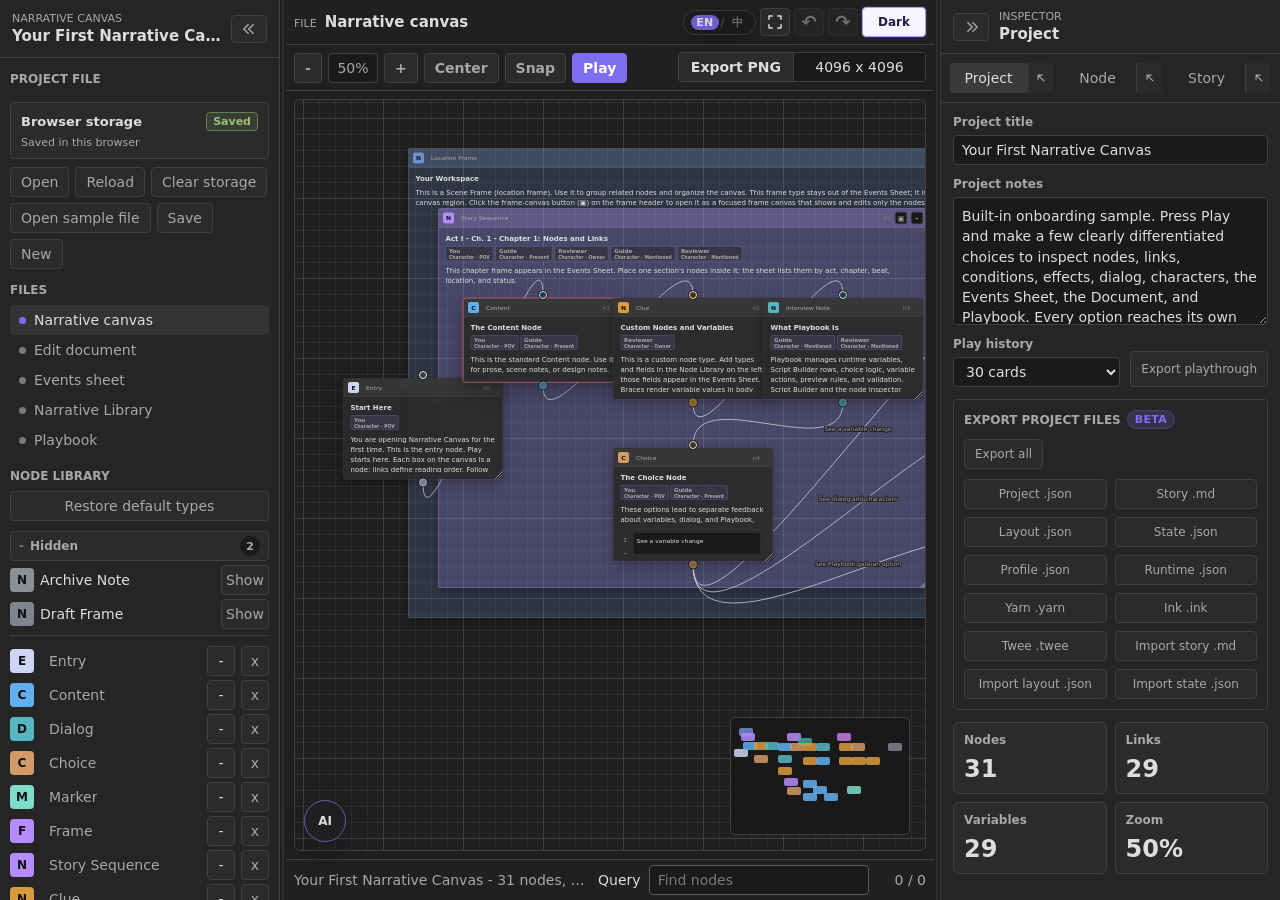
==== index.html @ 38ac3997 "Fix large editor close synchronization" ====
<!doctype html>
<html lang="en">
  <head>
    <meta charset="utf-8">
    <meta name="viewport" content="width=device-width, initial-scale=1">
    <meta name="theme-color" content="#101010">
    <meta name="apple-mobile-web-app-title" content="Narrative Canvas">
    <title>Narrative Canvas</title>
    <link rel="icon" type="image/svg+xml" href="./assets/icons/favicon.svg">
    <link rel="icon" type="image/png" sizes="32x32" href="./assets/icons/favicon-32x32.png">
    <link rel="apple-touch-icon" sizes="180x180" href="./assets/icons/apple-touch-icon.png">
    <link rel="manifest" href="./site.webmanifest">
    <link rel="stylesheet" href="./canvas.css?v=1.4.0-beta.1-40c717cd">
  </head>
  <body>
    <div class="app-shell" spellcheck="false">
      <aside class="sidebar sidebar-left" data-sidebar="left">
        <header class="pane-header">
          <div class="pane-title">
            <span class="pane-kicker">Narrative Canvas</span>
            <h1 id="vaultProjectTitle">Sample</h1>
          </div>
          <div class="header-actions">
            <button class="icon-button sidebar-toggle-button" title="Collapse left sidebar" aria-label="Collapse left sidebar" data-sidebar-toggle="left" type="button">
              <span class="sidebar-toggle-icon sidebar-toggle-icon-left" aria-hidden="true"></span>
            </button>
          </div>
        </header>

        <section class="nav-section project-file-section">
          <h2>Project File</h2>
          <div class="project-file-card" aria-live="polite">
            <div class="project-file-main">
              <span id="projectFileName">Browser storage</span>
              <span id="projectDirtyIndicator" class="project-save-indicator" data-save-state="saved" aria-live="polite">
                <span class="project-save-spinner" aria-hidden="true"></span>
                <span data-save-label>Saved</span>
              </span>
            </div>
            <small id="projectFilePath">Saved in this browser</small>
          </div>
          <div class="project-file-actions">
            <button class="small-button" data-action="open-project-file" type="button">Open</button>
            <button class="small-button" data-action="reload-project-file" type="button">Reload</button>
            <button class="small-button" data-action="clear-browser-storage" data-web-only type="button">Clear storage</button>
            <button class="small-button project-file-sample-button" data-action="open-sample-project" data-web-only type="button">Open sample file</button>
            <button class="small-button save-project-button" title="Save project state" data-action="save-project" type="button">Save</button>
            <button class="small-button new-project-button" title="New project" data-action="new-project" type="button">New</button>
          </div>
        </section>

        <section class="nav-section">
          <h2>Files</h2>
          <button class="nc-file-item active" data-file-id="adventure">
            <span class="file-dot"></span>
            <span class="nc-file-item-label">Narrative.canvas</span>
          </button>
          <button class="nc-file-item" data-file-id="document">
            <span class="file-dot muted"></span>
            <span class="nc-file-item-label">Document.md</span>
          </button>
          <button class="nc-file-item" data-file-id="events">
            <span class="file-dot muted"></span>
            <span class="nc-file-item-label">Events Sheet.csv</span>
          </button>
          <button class="nc-file-item" data-file-id="characters">
            <span class="file-dot muted"></span>
            <span class="nc-file-item-label">Library.md</span>
          </button>
          <button class="nc-file-item" data-file-id="variables">
            <span class="file-dot muted"></span>
            <span class="nc-file-item-label">Playbook.json</span>
          </button>
        </section>

        <section class="nav-section palette">
          <h2>Node Library</h2>
          <div id="nodePalette" class="palette-list"></div>
          <div class="custom-node-form node-type-form">
            <div class="custom-node-row">
              <input id="customNodeName" placeholder="Name" spellcheck="false">
              <input id="customNodeColor" type="color" value="#7fdbca" title="Node color">
              <button class="small-button" data-action="add-custom-node-type" type="button">Add</button>
            </div>
            <select id="customNodeKind" title="Node template">
              <option value="node">Basic Node</option>
              <option value="dialog">Dialog</option>
              <option value="choice">Choice</option>
              <option value="frame">Frame</option>
            </select>
            <textarea id="customNodeFields" class="custom-node-fields" rows="3" placeholder="Fields, one per line" spellcheck="false"></textarea>
          </div>
        </section>
      </aside>
      <div class="sidebar-resizer sidebar-resizer-left" data-sidebar-resizer="left" role="separator" aria-orientation="vertical" aria-label="Resize left sidebar"></div>

      <main class="canvas-workspace">
        <header class="workspace-global-bar">
          <div class="workspace-file-label">
            <span class="pane-kicker">File</span>
            <strong id="activeFileTab">Narrative.canvas</strong>
          </div>
          <div class="workspace-global-actions">
            <span class="project-history" role="group" aria-label="History">
              <button id="languageToggle" class="language-toggle-button" data-web-only data-action="toggle-language" type="button" title="Switch language" aria-label="Switch language">
                <span class="language-toggle-option" data-lang="en">EN</span>
                <span class="language-toggle-divider" aria-hidden="true">/</span>
                <span class="language-toggle-option" data-lang="zh">中</span>
              </button>
              <button id="fullscreenButton" class="icon-button history-button immersive-toggle-button" data-action="toggle-immersive-fullscreen" type="button" title="Enter immersive fullscreen" aria-label="Enter immersive fullscreen" aria-pressed="false"><svg class="history-icon immersive-icon" viewBox="0 0 24 24" aria-hidden="true" focusable="false"><path d="M8 3H3v5M16 3h5v5M21 16v5h-5M3 16v5h5"></path></svg></button>
              <button id="undoButton" class="icon-button history-button" data-action="undo" type="button" title="Undo (Ctrl+Z)" aria-label="Undo" disabled>↶</button>
              <button id="redoButton" class="icon-button history-button" data-action="redo" type="button" title="Redo (Ctrl+Shift+Z or Ctrl+Y)" aria-label="Redo" disabled>↷</button>
            </span>
            <button id="themeToggle" class="icon-button theme-toggle-button" title="Switch theme" data-action="toggle-theme" type="button" aria-pressed="true">Dark</button>
          </div>
        </header>
        <header id="workspaceToolbar" class="canvas-workspace-tabs">
          <div class="toolbar-group">
            <button class="toolbar-button" data-action="zoom-out" data-files="adventure" title="Zoom out">-</button>
            <span id="zoomReadout" class="zoom-readout" data-files="adventure">100%</span>
            <button class="toolbar-button" data-action="zoom-in" data-files="adventure" title="Zoom in">+</button>
            <button class="toolbar-button" data-action="center-view" data-files="adventure" title="Center canvas">Center</button>
            <button id="snapGridButton" class="toolbar-button" data-action="toggle-snap-grid" data-files="adventure" type="button" title="Snap nodes to grid" aria-label="Snap nodes to grid" aria-pressed="false">Snap</button>
            <button class="toolbar-button primary" data-action="play" data-files="adventure" title="Play from entry">Play</button>
          </div>
          <div id="frameCanvasScope" class="frame-canvas-scope" hidden>
            <span class="frame-canvas-label">Frame canvas</span>
            <strong id="frameCanvasTitle"></strong>
            <button id="frameCanvasExitButton" class="toolbar-button" data-action="exit-frame-canvas" type="button" title="Exit frame canvas" aria-label="Exit frame canvas">Exit</button>
          </div>
          <div class="toolbar-group toolbar-group-right" data-files="adventure">
            <span class="export-image-controls" role="group" aria-label="Image export">
              <button class="toolbar-button export-image-button" data-action="export-image" title="Export canvas as PNG">Export PNG</button>
              <label class="export-image-scale-label" title="Image export resolution">
                <span class="visually-hidden">Image resolution</span>
                <select id="exportImageScale" class="toolbar-select" title="Image export resolution">
                  <option value="1">4096 x 4096</option>
                  <option value="2">6144 x 6144</option>
                  <option value="3">8192 x 8192</option>
                  <option value="4">12000 x 12000</option>
                </select>
              </label>
            </span>
          </div>
          <input id="fileInput" type="file" accept="application/json,.json,.ncanvas,.narrativecanvas" hidden>
        </header>

        <section id="canvasPanel" class="canvas-workspace-view canvas-panel active">
          <div class="canvas-frame">
            <div id="canvasViewport" class="canvas-viewport" tabindex="0" aria-label="Node canvas">
              <div id="canvasContent" class="canvas-content">
                <div id="frameLayer" class="frame-layer"></div>
                <svg id="linkLayer" class="link-layer" xmlns="http://www.w3.org/2000/svg"></svg>
                <div id="nodeLayer" class="node-layer"></div>
                <div id="marqueeLayer" class="marquee-layer"><div id="marqueeRect" class="marquee-rect" hidden></div></div>
              </div>
            </div>
            <div id="selectionHint" class="selection-hint">Click an output port, then an input port to connect nodes.</div>
            <div id="minimap" class="minimap" role="button" aria-label="Move canvas viewport"></div>
          </div>
        </section>
        <section id="charactersPanel" class="canvas-workspace-view document-panel" aria-label="Narrative Library"></section>
        <section id="variablesPanel" class="canvas-workspace-view document-panel" aria-label="Variables"></section>
        <section id="eventsPanel" class="canvas-workspace-view document-panel event-sheet-panel" aria-label="Events Sheet"></section>
        <section id="documentPanel" class="canvas-workspace-view document-panel document-source-panel" aria-label="Document"></section>

        <footer class="status-bar">
          <div id="statusText">Ready</div>
          <div id="workspaceSearchControls" class="nc-workspace-search-controls" aria-label="Search">
            <label class="workspace-search-box canvas-search-box" data-search-scope="adventure">
              Query
              <input id="queryInput" type="search" placeholder="Find nodes">
            </label>
            <label class="workspace-search-box character-search-box" data-search-scope="characters" hidden>
              Find
              <input id="characterSearchInput" type="search" data-character-search placeholder="Find character" spellcheck="false">
            </label>
            <label class="workspace-search-box event-search-box" data-search-scope="events" hidden>
              Find
              <input id="eventSearchInput" type="search" data-event-search placeholder="Find event" spellcheck="false">
            </label>
            <label class="workspace-search-box playbook-search-box" data-search-scope="variables" hidden>
              Find
              <input id="playbookSearchInput" type="search" data-playbook-search placeholder="Find in Playbook" spellcheck="false">
            </label>
            <label class="workspace-search-box document-search-box" data-search-scope="document" hidden>
              Find
              <input id="documentSearchInput" type="search" data-document-search placeholder="Find in document" spellcheck="false">
            </label>
            <div id="matchCount">0 / 0</div>
          </div>
        </footer>
        <div class="workspace-floating-controls">
          <button class="workspace-toc-button" type="button" data-action="toggle-document-toc" aria-pressed="false" title="Toggle outline" aria-label="Toggle outline">
            <svg viewBox="0 0 24 24" aria-hidden="true" focusable="false">
              <path d="M5 7h14M5 12h14M5 17h14"></path>
            </svg>
          </button>
          <button class="workspace-scroll-top-button playbook-scroll-top-button" type="button" data-action="scroll-workspace-top" title="Back to top" aria-label="Back to top">
            <span aria-hidden="true">↑</span>
          </button>
        </div>

        <button id="aiFloatingButton" class="ai-floating-button" data-action="toggle-ai-window" type="button" title="Open AI assistant" aria-label="Open AI assistant" aria-expanded="false">
          <span aria-hidden="true">AI</span>
        </button>
      </main>

      <aside id="aiFloatingWindow" class="ai-floating-window" aria-label="AI assistant" hidden>
        <header class="ai-floating-header" data-floating-window-drag="ai">
          <div><span class="pane-kicker">Canvas copilot</span><div class="ai-title"><h2>AI</h2><span class="project-feature-badge ai-beta-badge" data-ai-beta title="Experimental feature">Beta</span></div></div>
          <div class="floating-window-header-actions">
            <button class="icon-button floating-window-pin-button" data-action="toggle-floating-window-pin" data-floating-window-pin="ai" type="button" aria-pressed="false" title="Pin window" aria-label="Pin window"><svg viewBox="0 0 24 24" aria-hidden="true"><path d="m9 4 6 0-1 5 3 3v2H7v-2l3-3-1-5ZM12 14v6"></path></svg></button>
            <button class="icon-button" data-action="close-ai-window" type="button" title="Close AI assistant" aria-label="Close AI assistant">×</button>
          </div>
        </header>
        <div id="aiPanel" class="ai-floating-body"></div>
        <span class="floating-window-resize-handle n" data-floating-window-resize="n" data-floating-window="ai"></span>
        <span class="floating-window-resize-handle e" data-floating-window-resize="e" data-floating-window="ai"></span>
        <span class="floating-window-resize-handle s" data-floating-window-resize="s" data-floating-window="ai"></span>
        <span class="floating-window-resize-handle w" data-floating-window-resize="w" data-floating-window="ai"></span>
        <span class="floating-window-resize-handle ne" data-floating-window-resize="ne" data-floating-window="ai"></span>
        <span class="floating-window-resize-handle se" data-floating-window-resize="se" data-floating-window="ai"></span>
        <span class="floating-window-resize-handle sw" data-floating-window-resize="sw" data-floating-window="ai"></span>
        <span class="floating-window-resize-handle nw" data-floating-window-resize="nw" data-floating-window="ai"></span>
      </aside>

      <dialog id="playDialog" class="play-dialog">
        <form method="dialog" class="play-shell">
          <header class="play-header" data-floating-window-drag="play">
            <div>
              <span class="pane-kicker">Runtime</span>
              <h2 id="playTitle">Preview</h2>
            </div>
            <div class="play-header-actions">
              <button class="icon-button play-float-button" type="button" data-action="toggle-play-float" aria-pressed="false" title="Float preview to center" aria-label="Float preview to center"><svg viewBox="0 0 24 24" aria-hidden="true"><path d="M17 17 7 7M7 7v7M7 7h7"></path></svg></button>
              <button class="icon-button floating-window-pin-button" data-action="toggle-floating-window-pin" data-floating-window-pin="play" type="button" aria-pressed="false" title="Pin window" aria-label="Pin window"><svg viewBox="0 0 24 24" aria-hidden="true"><path d="m9 4 6 0-1 5 3 3v2H7v-2l3-3-1-5ZM12 14v6"></path></svg></button>
              <button class="icon-button" value="close" aria-label="Close preview">x</button>
            </div>
          </header>
          <div class="play-scroll">
            <article id="playBody" class="play-body"></article>
            <footer id="playActions" class="play-actions"></footer>
          </div>
          <span class="floating-window-resize-handle n" data-floating-window-resize="n" data-floating-window="play"></span>
          <span class="floating-window-resize-handle e" data-floating-window-resize="e" data-floating-window="play"></span>
          <span class="floating-window-resize-handle s" data-floating-window-resize="s" data-floating-window="play"></span>
          <span class="floating-window-resize-handle w" data-floating-window-resize="w" data-floating-window="play"></span>
          <span class="floating-window-resize-handle ne" data-floating-window-resize="ne" data-floating-window="play"></span>
          <span class="floating-window-resize-handle se" data-floating-window-resize="se" data-floating-window="play"></span>
          <span class="floating-window-resize-handle sw" data-floating-window-resize="sw" data-floating-window="play"></span>
          <span class="floating-window-resize-handle nw" data-floating-window-resize="nw" data-floating-window="play"></span>
        </form>
      </dialog>

      <div class="sidebar-resizer sidebar-resizer-right" data-sidebar-resizer="right" role="separator" aria-orientation="vertical" aria-label="Resize right sidebar"></div>
      <aside class="sidebar sidebar-right" data-sidebar="right">
        <header class="pane-header compact">
          <div class="header-actions">
            <button class="icon-button sidebar-toggle-button" title="Collapse right sidebar" aria-label="Collapse right sidebar" data-sidebar-toggle="right" type="button">
              <span class="sidebar-toggle-icon sidebar-toggle-icon-right" aria-hidden="true"></span>
            </button>
          </div>
          <div class="pane-title">
            <span class="pane-kicker">Inspector</span>
            <h1 id="inspectorTitle">Project</h1>
          </div>
        </header>

        <div class="inspector-tabs">
          <div class="inspector-tab-group">
            <button class="inspector-tab active" data-panel="project">Project</button>
            <button class="inspector-float-button" data-action="float-inspector-panel" data-float-panel="project" type="button" title="Open Project in center" aria-label="Open Project in center"><svg viewBox="0 0 24 24" aria-hidden="true"><path d="M17 17 7 7M7 7v7M7 7h7"></path></svg></button>
          </div>
          <div class="inspector-tab-group">
            <button class="inspector-tab" data-panel="node">Node</button>
            <button class="inspector-float-button" data-action="float-inspector-panel" data-float-panel="node" type="button" title="Open Node in center" aria-label="Open Node in center"><svg viewBox="0 0 24 24" aria-hidden="true"><path d="M17 17 7 7M7 7v7M7 7h7"></path></svg></button>
          </div>
          <div class="inspector-tab-group">
            <button class="inspector-tab" data-panel="story">Story</button>
            <button class="inspector-float-button" data-action="float-inspector-panel" data-float-panel="story" type="button" title="Open Story in center" aria-label="Open Story in center"><svg viewBox="0 0 24 24" aria-hidden="true"><path d="M17 17 7 7M7 7v7M7 7h7"></path></svg></button>
          </div>
        </div>

        <div id="inspectorPanels" class="inspector-panels">
          <section id="projectPanel" class="inspector-panel active"></section>
          <section id="nodePanel" class="inspector-panel"></section>
          <section id="storyPanel" class="inspector-panel"></section>
        </div>
      </aside>

      <div id="inspectorFloatOverlay" class="inspector-float-overlay" hidden>
        <section class="inspector-float-window" role="dialog" aria-modal="true" aria-labelledby="inspectorFloatTitle">
          <header class="inspector-float-header" data-floating-window-drag="inspector">
            <div>
              <span class="pane-kicker">Inspector</span>
              <h2 id="inspectorFloatTitle">Project</h2>
            </div>
            <div class="floating-window-header-actions">
              <button class="icon-button floating-window-pin-button" data-action="toggle-floating-window-pin" data-floating-window-pin="inspector" type="button" aria-pressed="false" title="Pin window" aria-label="Pin window"><svg viewBox="0 0 24 24" aria-hidden="true"><path d="m9 4 6 0-1 5 3 3v2H7v-2l3-3-1-5ZM12 14v6"></path></svg></button>
              <button class="icon-button" data-action="close-floating-inspector" type="button" title="Close centered inspector" aria-label="Close centered inspector">x</button>
            </div>
          </header>
          <div id="inspectorFloatBody" class="inspector-float-body"></div>
          <span class="floating-window-resize-handle n" data-floating-window-resize="n" data-floating-window="inspector"></span>
          <span class="floating-window-resize-handle e" data-floating-window-resize="e" data-floating-window="inspector"></span>
          <span class="floating-window-resize-handle s" data-floating-window-resize="s" data-floating-window="inspector"></span>
          <span class="floating-window-resize-handle w" data-floating-window-resize="w" data-floating-window="inspector"></span>
          <span class="floating-window-resize-handle ne" data-floating-window-resize="ne" data-floating-window="inspector"></span>
          <span class="floating-window-resize-handle se" data-floating-window-resize="se" data-floating-window="inspector"></span>
          <span class="floating-window-resize-handle sw" data-floating-window-resize="sw" data-floating-window="inspector"></span>
          <span class="floating-window-resize-handle nw" data-floating-window-resize="nw" data-floating-window="inspector"></span>
        </section>
      </div>

      <!-- Canvas overlays live inside .app-shell so they render in immersive/native fullscreen,
           which fullscreens .app-shell; a sibling here would be hidden by the browser. -->
      <div id="mentionPopover" class="mention-popover" hidden role="listbox" aria-label="Character mentions"></div>

      <div id="nodeContextMenu" class="node-context-menu" hidden role="menu" aria-label="Node layer menu">
        <button data-layer-action="front">Bring to front</button>
        <button data-layer-action="forward">Bring forward</button>
        <button data-layer-action="backward">Send backward</button>
        <button data-layer-action="back">Send to back</button>
        <button class="context-menu-danger" data-action="delete-node">Delete node</button>
      </div>

      <div id="canvasRadialMenu" class="canvas-radial-menu" role="menu" aria-label="Canvas quick menu" hidden></div>
    </div>

    <dialog id="exportReportDialog" class="nc-notice-dialog export-report-dialog" aria-label="Export report">
      <form method="dialog" class="notice-shell export-report-shell">
        <header>
          <span id="exportReportKicker" class="pane-kicker">Export report</span>
          <h2 id="exportReportTitle">Export report</h2>
        </header>
        <div id="exportReportBody" class="export-report-body"></div>
        <footer class="confirm-actions">
          <button class="small-button primary" value="confirm">OK</button>
        </footer>
      </form>
    </dialog>

    <dialog id="confirmDialog" class="confirm-dialog">
      <form method="dialog" class="confirm-shell">
        <header>
          <span class="pane-kicker">New Canvas</span>
          <h2>Name the new project</h2>
          <label class="field confirm-field">
            <span>Project name</span>
            <input id="newProjectNameInput" type="text" value="Untitled" spellcheck="false" autocomplete="off">
          </label>
          <p id="newProjectPathPreview" class="confirm-body">A new project file will be created when possible.</p>
        </header>
        <footer class="confirm-actions">
          <button class="small-button confirm-muted" value="confirm" type="button" data-action="confirm-new-project">Create</button>
          <button class="small-button confirm-cancel" value="cancel" type="button" data-action="cancel-new-project" autofocus>Cancel</button>
        </footer>
      </form>
    </dialog>

    <dialog id="eventColumnDeleteDialog" class="confirm-dialog">
      <form method="dialog" class="confirm-shell">
        <header>
          <span class="pane-kicker">Event Column</span>
          <h2 id="eventColumnDeleteTitle">Delete column?</h2>
          <p id="eventColumnDeleteBody" class="confirm-body"></p>
        </header>
        <footer class="confirm-actions">
          <button class="small-button danger-button" value="confirm">Delete</button>
          <button class="small-button confirm-cancel" value="cancel" autofocus>Cancel</button>
        </footer>
      </form>
    </dialog>

    <dialog id="eventColumnsResetDialog" class="confirm-dialog">
      <form method="dialog" class="confirm-shell">
        <header>
          <span class="pane-kicker">Events Sheet</span>
          <h2>Reset sheet columns?</h2>
          <p class="confirm-body">
            This restores the default Events Sheet columns. It removes column renames, hidden-column settings, column order changes, and custom sheet-only columns. Frame nodes are not deleted, and stored field values are not actively cleared; values from removed columns may stop showing until that field or column is added again.
          </p>
        </header>
        <footer class="confirm-actions">
          <button class="small-button danger-button" value="confirm">Reset columns</button>
          <button class="small-button confirm-cancel" value="cancel" autofocus>Cancel</button>
        </footer>
      </form>
    </dialog>

    <dialog id="genericConfirmDialog" class="confirm-dialog">
      <form method="dialog" class="confirm-shell">
        <header>
          <span id="genericConfirmKicker" class="pane-kicker">Confirm</span>
          <h2 id="genericConfirmTitle">Confirm action?</h2>
          <p id="genericConfirmBody" class="confirm-body"></p>
        </header>
        <footer class="confirm-actions">
          <button id="genericConfirmButton" class="small-button danger-button" value="confirm">Confirm</button>
          <button id="genericConfirmSecondaryButton" class="small-button" value="secondary" hidden>Keep</button>
          <button class="small-button confirm-cancel" value="cancel" autofocus>Cancel</button>
        </footer>
      </form>
    </dialog>

    <dialog id="genericTextDialog" class="confirm-dialog">
      <form method="dialog" class="confirm-shell">
        <header>
          <span id="genericTextKicker" class="pane-kicker">Edit</span>
          <h2 id="genericTextTitle">Edit value</h2>
          <label class="field confirm-field">
            <span id="genericTextLabel">Value</span>
            <input id="genericTextInput" type="text" spellcheck="false" autocomplete="off">
          </label>
          <p id="genericTextBody" class="confirm-body"></p>
        </header>
        <footer class="confirm-actions">
          <button id="genericTextButton" class="small-button primary" value="confirm">Apply</button>
          <button class="small-button confirm-cancel" value="cancel" autofocus>Cancel</button>
        </footer>
      </form>
    </dialog>

    <dialog id="expandEditorDialog" class="expand-editor-dialog" aria-label="Expanded editor">
      <div class="expand-editor-shell">
        <header class="expand-editor-header">
          <div>
            <span class="pane-kicker">Editor</span>
            <h2 id="expandEditorTitle">Edit text</h2>
          </div>
          <button class="icon-button" type="button" data-action="close-expand-editor" aria-label="Close editor" title="Close editor">x</button>
        </header>
        <div class="expand-editor-toolbar" role="toolbar" aria-label="Formatting">
          <button class="expand-format-button" type="button" data-action="expand-editor-format" data-format="bold" title="Bold" aria-label="Bold"><b>B</b></button>
          <button class="expand-format-button" type="button" data-action="expand-editor-format" data-format="italic" title="Italic" aria-label="Italic"><i>I</i></button>
          <button class="expand-format-button" type="button" data-action="expand-editor-format" data-format="strike" title="Strikethrough" aria-label="Strikethrough"><s>S</s></button>
          <button class="expand-format-button" type="button" data-action="expand-editor-format" data-format="code" title="Inline code" aria-label="Inline code"><code>&lt;/&gt;</code></button>
          <button class="expand-format-button" type="button" data-action="expand-editor-format" data-format="highlight" title="Highlight" aria-label="Highlight"><mark>H</mark></button>
          <button class="expand-format-button" type="button" data-action="expand-editor-format" data-format="link" title="Link" aria-label="Link"><u>A</u></button>
          <span class="expand-editor-toolbar-sep" aria-hidden="true"></span>
          <button class="expand-format-button" type="button" data-action="expand-editor-format" data-format="h1" title="Heading 1" aria-label="Heading 1">H1</button>
          <button class="expand-format-button" type="button" data-action="expand-editor-format" data-format="h2" title="Heading 2" aria-label="Heading 2">H2</button>
          <button class="expand-format-button" type="button" data-action="expand-editor-format" data-format="h3" title="Heading 3" aria-label="Heading 3">H3</button>
          <span class="expand-editor-toolbar-sep" aria-hidden="true"></span>
          <button class="expand-format-button" type="button" data-action="expand-editor-format" data-format="quote" title="Quote" aria-label="Quote">&gt;</button>
          <button class="expand-format-button" type="button" data-action="expand-editor-format" data-format="list" title="Bullet list" aria-label="Bullet list">•</button>
          <button class="expand-format-button" type="button" data-action="expand-editor-format" data-format="ordered" title="Numbered list" aria-label="Numbered list">1.</button>
          <button class="expand-format-button" type="button" data-action="expand-editor-format" data-format="task" title="Task list" aria-label="Task list">☑</button>
          <span class="expand-editor-toolbar-sep" aria-hidden="true"></span>
          <button class="expand-format-button" type="button" data-action="expand-editor-format" data-format="codeblock" title="Code block" aria-label="Code block">{ }</button>
          <button class="expand-format-button" type="button" data-action="expand-editor-format" data-format="divider" title="Divider" aria-label="Divider">—</button>
        </div>
        <div class="expand-editor-live" data-live-field>
          <div class="expand-editor-rendered play-body-text" data-live-rendered role="textbox" tabindex="0" aria-label="Formatted text, click to edit"></div>
          <textarea id="expandEditorInput" class="expand-editor-input" data-live-source spellcheck="false" aria-label="Expanded text editor" hidden></textarea>
        </div>
      </div>
    </dialog>

    <dialog id="playbookHelpDialog" class="nc-notice-dialog playbook-help-dialog" aria-label="Playbook help">
      <form method="dialog" class="notice-shell playbook-help-shell">
        <header>
          <span class="pane-kicker">Playbook</span>
          <h2>What Playbook.json controls</h2>
        </header>
        <div class="playbook-help-body" data-playbook-help-body></div>
        <footer class="confirm-actions playbook-help-footer">
          <button class="small-button" type="button" data-action="playbook-help-prev">Previous tip</button>
          <div class="playbook-help-pagination">
            <span data-playbook-help-page-label>Page 1 of 1</span>
            <div class="playbook-help-dots" data-playbook-help-dots></div>
          </div>
          <button class="small-button" type="button" data-action="playbook-help-next">Next tip</button>
          <button class="small-button primary" value="confirm">Close</button>
        </footer>
      </form>
    </dialog>

    <dialog id="playRuleDialog" class="nc-notice-dialog playbook-rule-dialog" aria-label="Add preview rule">
      <form method="dialog" class="notice-shell playbook-rule-shell">
        <header>
          <span class="pane-kicker">Playbook</span>
          <h2>Add preview rule</h2>
        </header>
        <div class="playbook-rule-options">
          <button type="button" data-action="create-play-rule" data-playbook-rule-kind="startNode">
            <strong>Start Node</strong>
            <span>Pick the first node used by Play preview.</span>
          </button>
          <button type="button" data-action="create-play-rule" data-playbook-rule-kind="endCondition">
            <strong>End Condition</strong>
            <span>Stop Play preview when a condition becomes true.</span>
          </button>
          <button type="button" data-action="create-play-rule" data-playbook-rule-kind="debugMode">
            <strong>Debug Mode</strong>
            <span>Show state and condition details in Play preview.</span>
          </button>
        </div>
        <p class="playbook-rule-allset" data-playbook-rule-allset hidden>All preview rules already enabled.</p>
        <footer class="confirm-actions">
          <button class="small-button confirm-cancel" value="cancel" autofocus>Cancel</button>
        </footer>
      </form>
    </dialog>

    <dialog id="nodeTypeDialog" class="type-dialog" aria-label="Edit node type">
      <form method="dialog" class="type-shell">
        <header>
          <span class="pane-kicker">Node Type</span>
          <h2 id="nodeTypeDialogTitle">Edit node type</h2>
        </header>
        <label class="field">
          <span>Name</span>
          <input id="nodeTypeNameInput" maxlength="40" spellcheck="false" autocomplete="off">
        </label>
        <label class="field">
          <span>Template</span>
          <select id="nodeTypeKindInput">
            <option value="node">Basic Node</option>
            <option value="dialog">Dialog</option>
            <option value="choice">Choice</option>
            <option value="frame">Frame</option>
          </select>
        </label>
        <section class="node-type-field-section" aria-labelledby="nodeTypeBuiltinFieldsLabel">
          <span id="nodeTypeBuiltinFieldsLabel" class="node-type-field-heading">Built-in fields</span>
          <div id="nodeTypeBuiltinFields" class="node-type-field-list"></div>
        </section>
        <label class="field">
          <span id="nodeTypeCustomFieldsLabel">Custom fields</span>
          <textarea id="nodeTypeFieldsInput" rows="5" spellcheck="false" placeholder="Fields, one per line"></textarea>
        </label>
        <section id="nodeTypeExistingFieldsSection" class="node-type-field-section" aria-labelledby="nodeTypeExistingFieldsLabel" hidden>
          <span id="nodeTypeExistingFieldsLabel" class="node-type-field-heading">Existing fields not in this type</span>
          <div id="nodeTypeExistingFields" class="node-type-existing-fields"></div>
        </section>
        <div class="type-dialog-settings">
          <div class="type-dialog-setting-group type-dialog-appearance-group">
            <span class="type-dialog-setting-label" id="nodeTypeAppearanceLabel">Appearance</span>
            <div class="type-dialog-appearance">
              <label class="type-dialog-field-row type-dialog-icon-field">
                <span class="type-dialog-setting-label">Icon</span>
                <input id="nodeTypeIconInput" class="type-dialog-icon-input" maxlength="8" spellcheck="false" autocomplete="off" inputmode="text" aria-label="Icon text or emoji">
                <button class="type-dialog-inline-reset" data-action="reset-node-type-icon" type="button" title="Use type initial" aria-label="Use type initial">↺</button>
              </label>
              <label class="type-dialog-field-row type-dialog-color-field">
                <span class="type-dialog-setting-label">Color</span>
                <input id="nodeTypeColorInput" type="color">
              </label>
              <label id="nodeTypeOpacityField" class="type-dialog-field-row type-dialog-opacity-field" hidden>
                <span class="type-dialog-setting-label">Card opacity</span>
                <span class="nc-range-control">
                  <input id="nodeTypeOpacityInput" type="range" min="0" max="100" step="5">
                  <span class="nc-range-track" aria-hidden="true">
                    <span class="nc-range-thumb"></span>
                  </span>
                </span>
                <span class="type-dialog-opacity-value" data-node-type-opacity-value>100%</span>
              </label>
            </div>
          </div>
          <section class="type-dialog-setting-group type-dialog-visibility-group" aria-labelledby="nodeTypeVisibilityLabel">
            <span id="nodeTypeVisibilityLabel" class="type-dialog-setting-label">Visibility</span>
            <div class="type-dialog-visibility">
              <label class="nc-checkbox-field">
                <input id="nodeTypeHiddenInput" type="checkbox">
                <span class="nc-checkbox-box" aria-hidden="true"></span>
                <span class="nc-checkbox-text">Hide from library</span>
              </label>
              <label class="nc-checkbox-field">
                <input id="nodeTypeEventHiddenInput" type="checkbox">
                <span class="nc-checkbox-box" aria-hidden="true"></span>
                <span class="nc-checkbox-text">Hide frame rows from Events Sheet</span>
              </label>
            </div>
          </section>
        </div>
        <footer class="confirm-actions">
          <button class="small-button primary" value="confirm">Save</button>
          <button class="small-button confirm-cancel" value="cancel">Cancel</button>
        </footer>
      </form>
    </dialog>

    <dialog id="nodeRequiredDialog" class="nc-notice-dialog" aria-label="Node selection required">
      <section class="notice-shell">
        <span class="pane-kicker">Node Inspector</span>
        <p>Select a node first to open the Node inspector.</p>
      </section>
    </dialog>

    <dialog id="visionBoardDialog" class="vision-board-dialog" aria-label="Vision board">
      <section class="vision-board-dialog-shell">
        <header class="vision-board-dialog-header">
          <div><span class="pane-kicker">VISION BOARD</span><h2 id="visionBoardTitle">Linked files</h2></div>
          <button class="icon-button" type="button" data-action="close-vision-board" aria-label="Close vision board" title="Close vision board">×</button>
        </header>
        <div id="visionBoardCanvas" class="vision-board-canvas is-focused" aria-label="Move linked images"></div>
      </section>
    </dialog>

    <script src="./app.js?v=1.4.0-beta.1-40c717cd"></script>
  </body>
</html>
---- canvas.css ----
:root {
  --nc-font-interface: system-ui, "Segoe UI", sans-serif;
  --nc-font-text: system-ui, "Segoe UI", sans-serif;
  --nc-font-monospace: "Cascadia Code", "Cascadia Mono", ui-monospace, SFMono-Regular, Menlo, Consolas, "Liberation Mono", monospace;
  --background-primary: #1f1f1f;
  --background-primary-alt: #282828;
  --background-secondary: #252525;
  --background-secondary-alt: #2b2b2b;
  --background-canvas: #202020;
  --background-control: #1a1a1a;
  --workspace-bar-bg: #202020;
  --background-modifier-hover: #333333;
  --background-modifier-active: #3a3a3a;
  --background-modifier-border: #404040;
  --background-modifier-border-hover: #5a5a5a;
  --canvas-grid-small: rgba(255, 255, 255, 0.055);
  --canvas-grid-large: rgba(255, 255, 255, 0.09);
  --node-surface: rgba(43, 43, 43, 0.94);
  --node-border: rgba(255, 255, 255, 0.08);
  --visual-frame-surface: rgba(148, 154, 164, 0.16);
  --visual-frame-border: rgba(194, 200, 210, 0.28);
  --event-frame-surface: rgba(91, 64, 146, 0.44);
  --event-frame-border: rgba(184, 140, 255, 0.46);
  --frame-header-bg: rgba(255, 255, 255, 0.045);
  --subtle-button-border: rgba(255, 255, 255, 0.035);
  --subtle-button-bg: rgba(255, 255, 255, 0.025);
  --node-header-border: rgba(255, 255, 255, 0.065);
  --node-header-bg: rgba(255, 255, 255, 0.055);
  --overlay-bg: rgba(31, 31, 31, 0.9);
  --minimap-bg: rgba(25, 25, 25, 0.88);
  --scrollbar-track: rgba(255, 255, 255, 0.045);
  --scrollbar-thumb: rgba(255, 255, 255, 0.28);
  --scrollbar-thumb-hover: rgba(255, 255, 255, 0.38);
  --link-color: rgba(220, 221, 222, 0.72);
  --text-normal: #dcddde;
  --text-muted: #a8a8a8;
  --text-faint: #7a7a7a;
  --text-on-accent: #ffffff;
  --interactive-accent: #7f6df2;
  --interactive-accent-hover: #9586ff;
  --text-accent: var(--interactive-accent);
  --accent-red: #e06c75;
  --focus-accent: var(--accent-red);
  --accent-orange: #d19a66;
  --accent-green: #98c379;
  --accent-cyan: #56b6c2;
  --accent-blue: #61afef;
  --graph-hover-color: #a78bfa;
  --radius-s: 4px;
  --radius-m: 6px;
  --shadow-soft: 0 16px 40px rgba(0, 0, 0, 0.32);
  color-scheme: dark;
}

:root[data-theme="light"],
.app-shell[data-theme="light"] {
  --background-primary: #f7f7f8;
  --background-primary-alt: #ffffff;
  --background-secondary: #eeeeef;
  --background-secondary-alt: #e4e4e7;
  --background-canvas: #f2f2f3;
  --background-control: #ffffff;
  --workspace-bar-bg: #ededee;
  --background-modifier-hover: #e1e1e4;
  --background-modifier-active: #d8d7dc;
  --background-modifier-border: #c4c5ca;
  --background-modifier-border-hover: #989aa2;
  --canvas-grid-small: rgba(40, 40, 45, 0.065);
  --canvas-grid-large: rgba(40, 40, 45, 0.115);
  --node-surface: rgba(255, 255, 255, 0.97);
  --node-border: rgba(38, 38, 43, 0.14);
  --visual-frame-surface: rgba(65, 65, 72, 0.065);
  --visual-frame-border: rgba(65, 65, 72, 0.2);
  --event-frame-surface: rgba(127, 109, 242, 0.12);
  --event-frame-border: rgba(111, 86, 218, 0.34);
  --frame-header-bg: rgba(35, 35, 40, 0.035);
  --subtle-button-border: rgba(35, 35, 40, 0.08);
  --subtle-button-bg: rgba(35, 35, 40, 0.03);
  --node-header-border: rgba(35, 35, 40, 0.09);
  --node-header-bg: rgba(35, 35, 40, 0.04);
  --overlay-bg: rgba(255, 255, 255, 0.92);
  --minimap-bg: rgba(255, 255, 255, 0.86);
  --scrollbar-track: rgba(35, 35, 40, 0.06);
  --scrollbar-thumb: rgba(35, 35, 40, 0.26);
  --scrollbar-thumb-hover: rgba(35, 35, 40, 0.38);
  --link-color: rgba(55, 55, 62, 0.62);
  --text-normal: #202124;
  --text-muted: #55585e;
  --text-faint: #686b72;
  --text-on-accent: #ffffff;
  --interactive-accent: #6f55d9;
  --interactive-accent-hover: #5d43c2;
  --focus-accent: #6f55d9;
  --graph-hover-color: #8f70ff;
  --shadow-soft: 0 16px 36px rgba(30, 30, 36, 0.14);
  color-scheme: light;
}

* {
  box-sizing: border-box;
}

*::-webkit-scrollbar {
  width: 10px;
  height: 10px;
}

*::-webkit-scrollbar-track {
  background: var(--scrollbar-track);
}

*::-webkit-scrollbar-thumb {
  border: 2px solid transparent;
  border-radius: 999px;
  background: var(--scrollbar-thumb);
  background-clip: padding-box;
}

*::-webkit-scrollbar-thumb:hover {
  background: var(--scrollbar-thumb-hover);
  background-clip: padding-box;
}

html,
body {
  width: 100%;
  height: 100%;
  margin: 0;
}

body {
  position: relative;
  overflow: hidden;
  background: var(--background-primary);
  color: var(--text-normal);
  font-family: var(--nc-font-interface);
  font-size: 14px;
}

.startup-error {
  display: grid;
  align-content: center;
  gap: 10px;
  width: min(680px, calc(100vw - 32px));
  min-height: 100vh;
  margin: 0 auto;
  color: var(--text-normal);
}

.startup-error h1 {
  margin: 0;
  font-size: 22px;
}

.startup-error p {
  margin: 0;
  color: var(--text-muted);
  line-height: 1.5;
}

button,
input,
textarea,
select {
  font: inherit;
}

button {
  color: inherit;
}

.app-shell {
  position: relative;
  --sidebar-left-width: 280px;
  --sidebar-right-width: 340px;
  --play-panel-width: clamp(300px, 27vw, 420px);
  --play-panel-track: 0px;
  --sidebar-left-track: var(--sidebar-left-width);
  --sidebar-right-track: var(--sidebar-right-width);
  --sidebar-left-resizer-width: 6px;
  --sidebar-right-resizer-width: 6px;
  --sidebar-collapsed-width: 36px;
  --workspace-min-width: 420px;
  display: grid;
  grid-template-columns:
    var(--sidebar-left-track)
    var(--sidebar-left-resizer-width)
    minmax(var(--workspace-min-width), 1fr)
    var(--play-panel-track)
    var(--sidebar-right-resizer-width)
    var(--sidebar-right-track);
  width: 100%;
  height: 100%;
  min-height: 0;
  overflow: hidden;
  background: var(--background-primary);
}

.app-shell[data-sidebar-left="collapsed"] {
  --sidebar-left-track: var(--sidebar-collapsed-width);
  --sidebar-left-resizer-width: 0px;
}

.app-shell[data-sidebar-right="collapsed"] {
  --sidebar-right-track: var(--sidebar-collapsed-width);
  --sidebar-right-resizer-width: 0px;
}

.app-shell[data-play-panel="open"] {
  --play-panel-track: var(--play-panel-width);
}

.app-shell[data-immersive="true"] {
  width: 100vw;
  height: 100vh;
}

.app-shell.sidebar-resizing {
  cursor: col-resize;
  user-select: none;
}

.app-shell.sidebar-resizing * {
  cursor: col-resize;
}

.icon-button,
.toolbar-button,
.inspector-tab,
.nc-file-item,
.palette-item,
.play-action,
.small-button {
  border: 1px solid transparent;
  border-radius: var(--radius-s);
  background: transparent;
  cursor: pointer;
  transition: 140ms ease;
}

.toolbar-button:hover,
.icon-button:hover,
.small-button:hover,
.inspector-tab:hover {
  background: var(--background-modifier-hover);
  color: var(--text-normal);
}

.sidebar {
  position: relative;
  width: 100%;
  min-width: 0;
  min-height: 0;
  overflow: auto;
  padding-bottom: 16px;
  border-right: 1px solid var(--background-modifier-border);
  background: var(--background-secondary);
}

.sidebar-left {
  grid-column: 1;
}

.sidebar-resizer-left {
  grid-column: 2;
}

.canvas-workspace {
  grid-column: 3;
}

.sidebar-resizer-right {
  grid-column: 5;
}

.sidebar-right {
  grid-column: 6;
}

.sidebar-resizer {
  position: relative;
  z-index: 20;
  min-width: 0;
  min-height: 0;
  cursor: col-resize;
  background: var(--background-primary);
}

.sidebar-resizer::before {
  content: "";
  position: absolute;
  top: 0;
  bottom: 0;
  left: 50%;
  width: 1px;
  background: var(--background-modifier-border);
  transform: translateX(-50%);
  transition: background 140ms ease, width 140ms ease;
}

.sidebar-resizer:hover::before,
.app-shell[data-sidebar-resizing="left"] .sidebar-resizer-left::before,
.app-shell[data-sidebar-resizing="right"] .sidebar-resizer-right::before {
  width: 2px;
  background: var(--interactive-accent);
}

.app-shell[data-sidebar-left="collapsed"] .sidebar-resizer-left,
.app-shell[data-sidebar-right="collapsed"] .sidebar-resizer-right {
  pointer-events: none;
}

.sidebar-right {
  display: grid;
  grid-template-rows: auto auto minmax(0, 1fr);
  overflow: hidden;
  border-right: 0;
  border-left: 1px solid var(--background-modifier-border);
  padding-bottom: 0;
}

.sidebar-right .pane-title {
  flex: 1 1 auto;
}

.sidebar-right .header-actions {
  margin-left: 0;
}

.pane-header {
  display: flex;
  align-items: center;
  justify-content: space-between;
  gap: 10px;
  height: 58px;
  padding: 10px 12px;
  border-bottom: 1px solid var(--background-modifier-border);
}

.pane-header > div:first-child {
  min-width: 0;
}

.pane-title {
  min-width: 0;
}

.header-actions {
  display: inline-flex;
  align-items: center;
  justify-content: flex-end;
  flex: 0 0 auto;
  margin-left: auto;
  gap: 6px;
}

.header-actions .icon-button {
  width: auto;
  min-width: 28px;
  padding: 0 8px;
  white-space: nowrap;
}

.project-history {
  display: inline-flex;
  align-items: center;
  gap: 4px;
  flex: 0 0 auto;
}

.history-button.icon-button {
  width: 30px;
  min-width: 30px;
  padding: 0;
  font-size: 18px;
  font-weight: 750;
  line-height: 1;
}

.history-button .history-icon {
  width: 16px;
  height: 16px;
  fill: none;
  stroke: currentColor;
  stroke-linecap: round;
  stroke-linejoin: round;
  stroke-width: 2.2;
}

.immersive-toggle-button[aria-pressed="true"] {
  border-color: var(--interactive-accent);
  background: color-mix(in srgb, var(--interactive-accent) 22%, var(--background-secondary-alt));
  color: var(--text-normal);
}

.history-button:disabled {
  cursor: default;
  opacity: 0.42;
}

.history-button:disabled:hover {
  border-color: var(--background-modifier-border);
  background: var(--background-secondary-alt);
  color: var(--text-muted);
}

.sidebar-toggle-button {
  width: 28px;
  padding: 0;
}

.sidebar-toggle-icon {
  position: relative;
  display: block;
  width: 18px;
  height: 18px;
  color: currentColor;
  opacity: 0.82;
}

.sidebar-toggle-icon::before,
.sidebar-toggle-icon::after {
  content: "";
  position: absolute;
  top: 5px;
  width: 6px;
  height: 6px;
  border-top: 2px solid currentColor;
  border-right: 2px solid currentColor;
  border-radius: 1px;
  opacity: 0.72;
  transition: transform 140ms ease, opacity 140ms ease;
}

.sidebar-toggle-icon::before {
  left: 4px;
}

.sidebar-toggle-icon::after {
  left: 9px;
}

.sidebar-toggle-icon-left::before,
.sidebar-toggle-icon-left::after,
.app-shell[data-sidebar-right="collapsed"] .sidebar-toggle-icon-right::before,
.app-shell[data-sidebar-right="collapsed"] .sidebar-toggle-icon-right::after {
  transform: rotate(225deg);
}

.sidebar-toggle-icon-right::before,
.sidebar-toggle-icon-right::after,
.app-shell[data-sidebar-left="collapsed"] .sidebar-toggle-icon-left::before,
.app-shell[data-sidebar-left="collapsed"] .sidebar-toggle-icon-left::after {
  transform: rotate(45deg);
}

.sidebar-toggle-icon-right::before,
.app-shell[data-sidebar-left="collapsed"] .sidebar-left .sidebar-toggle-icon-left::before {
  left: 2px;
}

.sidebar-toggle-icon-right::after,
.app-shell[data-sidebar-left="collapsed"] .sidebar-left .sidebar-toggle-icon-left::after {
  left: 7px;
}

.sidebar-toggle-button:hover .sidebar-toggle-icon {
  opacity: 1;
}

.sidebar-toggle-button:hover .sidebar-toggle-icon::before,
.sidebar-toggle-button:hover .sidebar-toggle-icon::after {
  opacity: 0.95;
}

/* Collapsed sidebar chevrons sit on the side closer to the app center. */
.app-shell[data-sidebar-left="collapsed"] .sidebar-left .sidebar-toggle-icon::before,
.app-shell[data-sidebar-left="collapsed"] .sidebar-left .sidebar-toggle-icon::after {
  left: auto;
}

.app-shell[data-sidebar-left="collapsed"] .sidebar-left .sidebar-toggle-icon::before {
  right: 4px;
}

.app-shell[data-sidebar-left="collapsed"] .sidebar-left .sidebar-toggle-icon::after {
  right: 9px;
}

.app-shell[data-sidebar-left="collapsed"] .sidebar-left,
.app-shell[data-sidebar-right="collapsed"] .sidebar-right {
  overflow: hidden;
  padding-bottom: 0;
}

.app-shell[data-sidebar-left="collapsed"] .sidebar-left .pane-header,
.app-shell[data-sidebar-right="collapsed"] .sidebar-right .pane-header {
  align-items: center;
  justify-content: center;
  height: 58px;
  padding: 8px 0;
  border-bottom: 0;
}

.app-shell[data-sidebar-left="collapsed"] .sidebar-left .pane-title,
.app-shell[data-sidebar-left="collapsed"] .sidebar-left .nav-section,
.app-shell[data-sidebar-left="collapsed"] .sidebar-left .header-actions .icon-button:not(.sidebar-toggle-button),
.app-shell[data-sidebar-right="collapsed"] .sidebar-right .pane-title,
.app-shell[data-sidebar-right="collapsed"] .sidebar-right .inspector-tabs,
.app-shell[data-sidebar-right="collapsed"] .sidebar-right .inspector-panel,
.app-shell[data-sidebar-right="collapsed"] .sidebar-right .header-actions .icon-button:not(.sidebar-toggle-button) {
  display: none;
}

.app-shell[data-sidebar-left="collapsed"] .sidebar-left .header-actions,
.app-shell[data-sidebar-right="collapsed"] .sidebar-right .header-actions {
  justify-content: center;
  width: 100%;
  margin: 0;
  gap: 0;
}

.app-shell[data-sidebar-left="collapsed"] .sidebar-left .sidebar-toggle-button,
.app-shell[data-sidebar-right="collapsed"] .sidebar-right .sidebar-toggle-button {
  width: 100%;
  min-width: 0;
  height: 30px;
  border-width: 0;
  border-color: transparent;
  border-radius: 0;
  background: transparent;
  box-shadow: none;
  transition: background-color 140ms ease, color 140ms ease, opacity 140ms ease;
}

.app-shell[data-sidebar-left="collapsed"] .sidebar-left .sidebar-toggle-button:hover,
.app-shell[data-sidebar-right="collapsed"] .sidebar-right .sidebar-toggle-button:hover {
  border-width: 0;
  border-color: transparent;
  background: color-mix(in srgb, var(--background-modifier-hover) 72%, transparent);
}

.theme-toggle-button {
  position: relative;
  justify-content: center;
  width: 64px;
  min-width: 64px;
  padding: 0 10px;
  border-color: #a99dff;
  background: #f0edff;
  color: #201a45;
  font-size: 12px;
  font-weight: 700;
  box-shadow: 0 0 0 1px rgba(255, 255, 255, 0.08);
}

.theme-toggle-button::before {
  content: none;
  display: none;
}

.theme-toggle-button[aria-pressed="true"] {
  border-color: #b8afff;
  background: #f7f5ff;
  color: #201a45;
}

.theme-toggle-button[aria-pressed="true"]::before {
  content: none;
  display: none;
}

.theme-toggle-button:hover {
  border-color: #c6bfff;
  background: #ffffff;
  color: #201a45;
}

.pane-header.compact {
  height: 54px;
}

.pane-kicker {
  display: block;
  color: var(--text-muted);
  font-size: 11px;
  letter-spacing: 0;
  text-transform: uppercase;
}

/* The "Narrative Canvas" brand kicker stays on one line. */
.sidebar-left .pane-header .pane-kicker {
  white-space: nowrap;
}

.pane-header h1,
.play-header h2 {
  margin: 2px 0 0;
  color: var(--text-normal);
  font-size: 15px;
  font-weight: 650;
  overflow: hidden;
  text-overflow: ellipsis;
  white-space: nowrap;
}

.icon-button {
  display: inline-grid;
  place-items: center;
  width: 28px;
  height: 28px;
  border-color: var(--background-modifier-border);
  background: var(--background-secondary-alt);
}

.theme-toggle-button.icon-button,
.theme-toggle-button.icon-button[aria-pressed="true"] {
  width: 64px;
  min-width: 64px;
  height: 30px;
  padding: 0 10px;
  border: 1px solid #a99dff;
  background: #f7f5ff;
  background-color: #f7f5ff;
  background-image: none;
  color: #201a45;
  box-shadow: 0 0 0 1px rgba(255, 255, 255, 0.08);
}

.theme-toggle-button.icon-button::before,
.theme-toggle-button.icon-button[aria-pressed="true"]::before {
  content: none;
  display: none;
}

.theme-toggle-button.icon-button:hover,
.theme-toggle-button.icon-button[aria-pressed="true"]:hover {
  border-color: #c6bfff;
  background: #ffffff;
  background-color: #ffffff;
  color: #201a45;
}

.sidebar-toggle-button[aria-expanded="false"] {
  width: 100%;
  min-width: 0;
  height: 30px;
  border-width: 0;
  border-color: transparent;
  border-radius: 0;
  background: transparent;
  box-shadow: none;
  transition: background-color 140ms ease, color 140ms ease, opacity 140ms ease;
}

.sidebar-toggle-button[aria-expanded="false"]:hover {
  border-width: 0;
  border-color: transparent;
  background: color-mix(in srgb, var(--background-modifier-hover) 72%, transparent);
}

.nav-section {
  padding: 14px 10px 0;
}

.nav-section h2 {
  margin: 0 0 8px;
  color: var(--text-muted);
  font-size: 12px;
  font-weight: 650;
  text-transform: uppercase;
  letter-spacing: 0;
  overflow: hidden;
  text-overflow: ellipsis;
  white-space: nowrap;
}

.project-file-section {
  display: grid;
  gap: 8px;
}

.project-file-card {
  display: grid;
  gap: 5px;
  min-width: 0;
  padding: 9px 10px;
  border: 1px solid var(--background-modifier-border);
  border-radius: var(--radius-s);
  background: var(--background-secondary-alt);
}

.project-file-main,
.project-file-actions {
  display: flex;
  align-items: center;
  gap: 6px;
  min-width: 0;
}

.project-file-actions {
  flex-wrap: wrap;
}

.project-file-sample-button {
  flex: 1 1 100%;
}

#projectFileName,
#projectFilePath {
  min-width: 0;
  overflow: hidden;
  text-overflow: ellipsis;
  white-space: nowrap;
}

#projectFileName {
  flex: 1 1 auto;
  color: var(--text-normal);
  font-size: 13px;
  font-weight: 650;
}

#projectFilePath {
  color: var(--text-muted);
  font-size: 11px;
}

.project-save-indicator {
  flex: 0 0 auto;
  display: inline-flex;
  align-items: center;
  gap: 5px;
  padding: 2px 6px;
  border-radius: var(--radius-s);
  font-size: 11px;
  font-weight: 700;
  line-height: 1.2;
}

.project-save-indicator[data-save-state="saved"] {
  border: 1px solid color-mix(in srgb, var(--accent-green) 45%, var(--background-modifier-border));
  background: color-mix(in srgb, var(--accent-green) 12%, transparent);
  color: var(--accent-green);
}

.project-save-indicator[data-save-state="unsaved"] {
  border: 1px solid color-mix(in srgb, var(--accent-yellow) 52%, var(--background-modifier-border));
  background: color-mix(in srgb, var(--accent-yellow) 14%, transparent);
  color: var(--accent-yellow);
}

.project-save-indicator[data-save-state="saving"] {
  border: 1px solid color-mix(in srgb, var(--focus-accent) 50%, var(--background-modifier-border));
  background: color-mix(in srgb, var(--focus-accent) 14%, transparent);
  color: var(--focus-accent);
}

.project-save-indicator[data-save-state="error"] {
  border: 1px solid color-mix(in srgb, var(--accent-red) 58%, var(--background-modifier-border));
  background: color-mix(in srgb, var(--accent-red) 12%, transparent);
  color: var(--accent-red);
}

.project-save-spinner {
  display: none;
  width: 10px;
  height: 10px;
  border: 2px solid currentColor;
  border-right-color: transparent;
  border-radius: 50%;
}

.project-save-indicator[data-save-state="saving"] .project-save-spinner {
  display: inline-block;
  animation: project-save-spin 800ms linear infinite;
}

@keyframes project-save-spin {
  to {
    transform: rotate(360deg);
  }
}

.nc-file-item,
.palette-item {
  display: flex;
  align-items: center;
  justify-content: flex-start;
  gap: 8px;
  width: 100%;
  min-height: 30px;
  padding: 6px 8px;
  text-align: left;
  color: var(--text-muted);
  overflow: hidden;
  white-space: nowrap;
}

.nc-file-item-label {
  min-width: 0;
  overflow: hidden;
  text-overflow: ellipsis;
  white-space: nowrap;
}

.nc-file-item:hover,
.nc-file-item.active,
.palette-item:hover {
  background: var(--background-modifier-hover);
  color: var(--text-normal);
}

.file-dot {
  flex: 0 0 auto;
  width: 7px;
  height: 7px;
  border-radius: 50%;
  background: var(--interactive-accent);
}

.file-dot.muted {
  background: var(--text-faint);
}

.palette-list {
  display: grid;
  gap: 4px;
}

.palette-tools {
  display: flex;
  margin-bottom: 6px;
}

.palette-tools .small-button {
  width: 100%;
  min-width: 0;
}

.hidden-node-types {
  display: grid;
  gap: 6px;
  margin-bottom: 6px;
  padding-bottom: 6px;
  border-bottom: 1px solid var(--background-modifier-border);
}

.hidden-node-types summary {
  display: grid;
  grid-template-columns: auto minmax(0, 1fr) auto;
  align-items: center;
  min-height: 30px;
  padding: 0 8px;
  border: 1px solid var(--background-modifier-border);
  border-radius: var(--radius-s);
  background: var(--background-secondary-alt);
  color: var(--text-muted);
  font-size: 12px;
  font-weight: 650;
  cursor: pointer;
  list-style: none;
}

.hidden-node-types summary::-webkit-details-marker {
  display: none;
}

.hidden-node-types summary::before {
  content: "+";
  margin-right: 6px;
  color: var(--text-faint);
}

.hidden-node-types[open] summary::before {
  content: "-";
}

.hidden-node-types[data-empty="true"] summary {
  color: var(--text-faint);
}

.hidden-node-count {
  display: inline-grid;
  place-items: center;
  min-width: 20px;
  height: 20px;
  border-radius: 999px;
  background: var(--background-control);
  color: var(--text-muted);
  font-size: 11px;
}

.hidden-node-list {
  display: grid;
  gap: 4px;
  padding-top: 4px;
}

.hidden-node-row {
  display: grid;
  grid-template-columns: 24px minmax(0, 1fr) auto;
  align-items: center;
  gap: 6px;
}

.hidden-node-badge {
  cursor: default;
}

.restore-node-type-button {
  width: 48px;
  padding: 0;
  font-size: 12px;
}

.palette-row {
  display: grid;
  grid-template-columns: 24px minmax(0, 1fr) 28px 28px;
  align-items: center;
  gap: 6px;
}

.palette-label {
  min-width: 0;
  overflow: hidden;
  text-overflow: ellipsis;
  white-space: nowrap;
}

.palette-hide-button,
.palette-delete-button {
  width: 28px;
  height: 30px;
}

.palette-badge {
  appearance: none;
  display: inline-grid;
  place-items: center;
  width: 24px;
  height: 24px;
  padding: 0;
  border: 0;
  border-radius: var(--radius-s);
  background: var(--node-color);
  color: #101010;
  font-size: 12px;
  font-weight: 800;
  line-height: 1;
  overflow: hidden;
  white-space: nowrap;
  word-break: keep-all;
  cursor: pointer;
}

.palette-badge[data-icon-size="double"] {
  font-size: 10px;
}

.palette-badge[data-icon-size="wide"] {
  font-size: 8px;
}

.palette-badge:hover,
.palette-badge:focus-visible {
  outline: 1px solid var(--focus-accent);
  outline-offset: 2px;
}

.custom-node-form {
  display: grid;
  gap: 8px;
}

.custom-node-form input,
.custom-node-form select {
  min-width: 0;
}

.custom-node-form select,
.custom-node-fields {
  width: 100%;
}

.custom-node-fields {
  min-height: 70px;
  resize: vertical;
}

.node-type-form {
  margin-top: 10px;
  padding-top: 10px;
  border-top: 1px solid var(--background-modifier-border);
}

.custom-node-row {
  display: grid;
  grid-template-columns: minmax(0, 1fr) 34px auto;
  align-items: stretch;
  gap: 6px;
}

.custom-node-row input[type="color"] {
  width: 34px;
  min-width: 34px;
  height: 100%;
  padding: 3px;
}

.custom-node-row .small-button {
  height: auto;
  padding: 0 8px;
}

.custom-node-empty {
  color: var(--text-faint);
  font-size: 12px;
}

.canvas-workspace {
  position: relative;
  display: grid;
  grid-template-rows: auto auto minmax(0, 1fr) auto;
  align-content: stretch;
  min-width: 0;
  min-height: 0;
  overflow: hidden;
  background: var(--background-primary);
}

.workspace-global-bar {
  grid-row: 1;
  display: flex;
  align-items: center;
  justify-content: space-between;
  gap: 12px;
  min-width: 0;
  min-height: 42px;
  padding: 7px 8px;
  overflow: hidden;
  border-bottom: 1px solid var(--background-modifier-border);
  background: var(--workspace-bar-bg);
}

.workspace-file-label {
  display: flex;
  align-items: baseline;
  gap: 8px;
  min-width: 0;
}

.workspace-file-label strong {
  min-width: 0;
  overflow: hidden;
  color: var(--text-normal);
  font-size: 15px;
  line-height: 1.2;
  text-overflow: ellipsis;
  white-space: nowrap;
}

.workspace-global-actions {
  display: inline-flex;
  align-items: center;
  gap: 4px;
  flex: 0 0 auto;
}

.canvas-workspace-tabs {
  grid-row: 2;
  display: flex;
  flex-wrap: nowrap;
  align-items: center;
  justify-content: flex-start;
  gap: 6px;
  min-height: 46px;
  padding: 7px 8px;
  overflow: hidden;
  border-bottom: 1px solid var(--background-modifier-border);
  background: var(--workspace-bar-bg);
}

.canvas-workspace-tabs[hidden] {
  display: none;
}

.toolbar-group {
  display: flex;
  flex: 0 1 auto;
  flex-wrap: wrap;
  align-items: center;
  gap: 6px;
  min-width: 0;
}

.toolbar-group-right {
  margin-left: auto;
  justify-content: flex-end;
  flex-wrap: nowrap;
  align-self: flex-start;
  flex: 0 0 auto;
  white-space: nowrap;
}

.toolbar-group {
  justify-content: flex-start;
}

.frame-canvas-scope {
  display: inline-flex;
  align-items: center;
  gap: 8px;
  min-width: 0;
  max-width: min(460px, 46vw);
  margin-left: 4px;
  padding: 3px 4px 3px 10px;
  border: 1px solid color-mix(in srgb, var(--interactive-accent) 38%, var(--background-modifier-border));
  border-radius: var(--radius-s);
  background: color-mix(in srgb, var(--interactive-accent) 12%, var(--background-secondary));
  color: var(--text-normal);
}

.frame-canvas-scope[hidden] {
  display: none;
}

.frame-canvas-label {
  flex: 0 0 auto;
  color: var(--text-muted);
  font-size: 11px;
  font-weight: 700;
  letter-spacing: 0;
  text-transform: uppercase;
}

.frame-canvas-scope strong {
  min-width: 0;
  overflow: hidden;
  font-size: 12px;
  line-height: 1.2;
  text-overflow: ellipsis;
  white-space: nowrap;
}

.new-project-button {
  font-weight: 650;
}

.save-project-button {
  border-color: var(--interactive-accent);
  background: var(--interactive-accent);
  color: var(--text-on-accent);
  font-weight: 700;
}

.save-project-button:hover {
  border-color: var(--interactive-accent-hover);
  background: var(--interactive-accent-hover);
  color: var(--text-on-accent);
}

.toolbar-button,
.small-button {
  display: inline-flex;
  align-items: center;
  justify-content: center;
  font-family: inherit;
  font-size: inherit;
  font-weight: inherit;
  line-height: inherit;
  min-width: 28px;
  flex: 0 0 auto;
  height: 30px;
  padding: 0 10px;
  border-color: var(--background-modifier-border);
  background: var(--background-secondary-alt);
  color: var(--text-muted);
}

.toolbar-button {
  font-weight: 600;
}

.export-image-controls {
  display: inline-flex;
  align-items: center;
  flex: 0 0 auto;
  gap: 0;
  height: 30px;
  overflow: hidden;
  border: 1px solid var(--background-modifier-border);
  border-radius: var(--radius-s);
  background: var(--background-secondary-alt);
  box-shadow: var(--input-shadow);
}

.export-image-controls[hidden] {
  display: none;
}

.export-image-controls:hover,
.export-image-controls:focus-within {
  border-color: var(--interactive-accent);
}

.export-image-scale-label {
  display: inline-flex;
  align-items: center;
  align-self: stretch;
  width: auto;
}

.export-image-controls .export-image-button,
.export-image-controls .toolbar-select {
  border: 0;
  border-radius: 0;
  box-shadow: none;
  background-color: transparent;
  height: 100%;
  min-height: 0;
}

.export-image-controls .export-image-button {
  min-width: 60px;
  padding: 0 12px;
  color: var(--text-normal);
  font-weight: 650;
}

.export-image-controls .toolbar-select {
  appearance: none;
  min-width: 126px;
  padding: 0 12px;
  border-left: 1px solid var(--background-modifier-border);
  text-align: center;
  text-align-last: center;
  font-variant-numeric: tabular-nums;
}

.toolbar-select {
  width: auto;
  min-width: 84px;
  height: 30px;
  padding: 4px 24px 4px 8px;
  border-color: var(--background-modifier-border);
  background-color: var(--background-secondary-alt);
  color: var(--text-muted);
  cursor: pointer;
}

.toolbar-select:hover,
.toolbar-select:focus {
  border-color: var(--interactive-accent);
  color: var(--text-normal);
}

.help-button {
  display: inline-flex;
  align-items: center;
  justify-content: center;
  flex: 0 0 auto;
  width: 30px;
  height: 30px;
  border: 1px solid var(--background-modifier-border);
  border-radius: 50%;
  background: var(--background-secondary-alt);
  color: var(--text-muted);
  font-weight: 800;
  cursor: pointer;
  transition: 140ms ease;
}

.help-button:hover {
  border-color: var(--interactive-accent);
  background: var(--background-modifier-hover);
  color: var(--text-normal);
}

.toolbar-button.primary,
.small-button.primary,
.play-action.primary {
  border-color: var(--interactive-accent);
  background: var(--interactive-accent);
  color: var(--text-on-accent);
}

.toolbar-button.active {
  border-color: var(--interactive-accent);
  background: var(--interactive-accent);
  color: var(--text-on-accent);
}

.zoom-readout {
  display: inline-flex;
  align-items: center;
  justify-content: center;
  flex: 0 0 auto;
  min-width: 50px;
  height: 30px;
  border: 1px solid var(--background-modifier-border);
  border-radius: var(--radius-s);
  color: var(--text-muted);
  background: var(--background-control);
}

.canvas-workspace-view {
  grid-row: 3;
  grid-column: 1;
  display: block;
  min-width: 0;
  min-height: 0;
  overflow: auto;
  visibility: hidden;
  opacity: 0;
  pointer-events: none;
  z-index: 0;
}

.canvas-workspace-view:not(.active) {
  contain: strict;
  content-visibility: hidden;
  overflow: hidden;
}

.canvas-workspace-view.active {
  visibility: visible;
  opacity: 1;
  pointer-events: auto;
  z-index: 1;
}

.canvas-panel {
  min-width: 0;
  min-height: 0;
  overflow: auto;
  padding: 8px;
}

.canvas-frame {
  position: relative;
  width: 100%;
  height: 100%;
  min-width: 0;
  min-height: 0;
}

.document-panel {
  min-height: 0;
  overflow: auto;
  padding: 16px;
  background: var(--background-primary);
}

.document-panel.active {
  display: grid;
}

/* Project Document: a full-bleed, VSCode-style code editor (edit strip + gutter + editor). */
.document-source-panel {
  overflow: hidden;
  padding: 0;
}

.document-source-panel.active {
  display: block;
}

.document-source-shell {
  display: grid;
  grid-template-rows: auto minmax(0, 1fr);
  width: 100%;
  height: 100%;
  min-width: 0;
  min-height: 0;
  background: var(--background-primary);
}

.document-source-chrome {
  min-width: 0;
  background: var(--background-primary);
}

.document-project-header {
  margin: 0 16px;
  padding: 14px 0 12px;
}

.document-project-header .document-actions {
  align-self: center;
}

.document-editor-toolbar {
  display: flex;
  align-items: center;
  justify-content: space-between;
  gap: 12px;
  padding: 6px 12px;
  border-bottom: 1px solid var(--background-modifier-border);
  background: var(--background-secondary);
}

.document-editor-status {
  display: flex;
  align-items: center;
  justify-content: flex-end;
  gap: 10px;
  min-width: 0;
}

.document-chrome-toggle {
  flex: 0 0 auto;
  width: 28px;
  height: 28px;
  padding: 0;
}

.document-chrome-chevron {
  width: 17px;
  height: 17px;
  fill: none;
  stroke: currentColor;
  stroke-width: 2;
  stroke-linecap: round;
  stroke-linejoin: round;
  transition: transform 140ms ease;
}

.document-source-shell[data-document-chrome="collapsed"] .document-project-header,
.document-source-shell[data-document-chrome="collapsed"] .document-format-switch {
  display: none;
}

.document-source-shell[data-document-chrome="collapsed"] .document-editor-toolbar {
  min-height: 38px;
  padding-block: 4px;
}

.document-source-shell[data-document-chrome="collapsed"] .document-chrome-chevron {
  transform: rotate(180deg);
}

.document-editor-identity {
  display: flex;
  align-items: center;
  gap: 12px;
  min-width: 0;
}

.document-editor-filename {
  font: 12px/1 var(--nc-font-monospace);
  color: var(--text-muted);
  white-space: nowrap;
  overflow: hidden;
  text-overflow: ellipsis;
}

.node-vault-file-field {
  display: grid;
  gap: 8px;
  padding: 10px 12px;
  border: 1px solid var(--background-modifier-border);
  border-radius: var(--radius-m);
  background: color-mix(in srgb, var(--background-secondary) 92%, transparent);
}

.node-vault-file-header {
  display: flex;
  align-items: center;
  justify-content: space-between;
  gap: 8px;
  min-width: 0;
}

.node-vault-file-header .nc-section-count {
  min-width: 0;
  max-width: 58%;
  overflow: hidden;
  text-overflow: ellipsis;
  white-space: nowrap;
}

.node-vault-file-content {
  display: grid;
  gap: 7px;
}

.node-vault-file-list {
  display: grid;
  gap: 9px;
}

.node-vault-file-item {
  position: relative;
  display: grid;
  gap: 7px;
  min-width: 0;
  padding: 9px;
  border: 1px solid var(--background-modifier-border);
  border-radius: var(--radius-s);
  background: var(--background-primary-alt);
}

.node-vault-file-input-row {
  display: flex;
  align-items: center;
  gap: 7px;
  min-width: 0;
}

.node-vault-file-input-row .node-vault-file-input-wrap {
  flex: 1 1 auto;
  min-width: 0;
}

.node-vault-file-input-row .vault-drag-handle {
  min-height: 30px;
}

/* Large centered text editor (issue #10). */
.expand-editor-dialog {
  width: min(920px, 92vw);
  max-width: 92vw;
  height: min(80vh, 900px);
  padding: 0;
  border: 1px solid var(--background-modifier-border-hover);
  border-radius: var(--radius-l);
  background: var(--background-primary);
  color: var(--text-normal);
}

.expand-editor-dialog::backdrop {
  background: rgba(0, 0, 0, 0.45);
}

.expand-editor-shell {
  display: grid;
  grid-template-rows: auto auto minmax(0, 1fr);
  width: 100%;
  height: 100%;
}

.expand-editor-toolbar {
  display: flex;
  align-items: center;
  gap: 4px;
  padding: 8px 12px;
  border-bottom: 1px solid var(--background-modifier-border);
  background: var(--background-secondary);
}

.expand-editor-toolbar-sep {
  width: 1px;
  height: 20px;
  margin: 0 4px;
  background: var(--background-modifier-border);
}

.expand-format-button {
  display: inline-flex;
  align-items: center;
  justify-content: center;
  min-width: 30px;
  height: 28px;
  padding: 0 8px;
  border: 1px solid transparent;
  border-radius: var(--radius-s);
  appearance: none;
  -webkit-appearance: none;
  background: transparent;
  box-shadow: none;
  color: var(--text-muted);
  font-size: 13px;
  font-weight: 600;
  cursor: pointer;
}

.expand-format-button:hover {
  border-color: var(--background-modifier-border);
  background: var(--background-modifier-hover);
  color: var(--text-normal);
}

.expand-format-button code {
  padding: 0;
  background: none;
  color: inherit;
  font-family: var(--font-monospace, ui-monospace, monospace);
  font-size: 11px;
}

.expand-format-button mark {
  padding: 0 3px;
  border-radius: 2px;
  background: var(--text-highlight-bg, #ffd54f);
  color: #000;
}

.expand-format-button u {
  text-underline-offset: 2px;
}

.expand-editor-header {
  display: flex;
  align-items: center;
  justify-content: space-between;
  gap: 12px;
  padding: 14px 16px;
  border-bottom: 1px solid var(--background-modifier-border);
}

.expand-editor-header h2 {
  margin: 2px 0 0;
  font-size: 18px;
}

/* Single-pane "render by default, click to edit" body. The rendered view and the
   source textarea occupy the same area; only one is shown at a time. */
.expand-editor-live {
  min-height: 0;
  height: 100%;
}

.expand-editor-rendered,
.expand-editor-input {
  width: 100%;
  height: 100%;
  min-height: 0;
  margin: 0;
  padding: 18px 20px;
  background: var(--background-primary);
  color: var(--text-normal);
  font-family: var(--nc-font-text);
  font-size: 16px;
  line-height: 1.7;
}

.expand-editor-rendered {
  overflow-y: auto;
  cursor: text;
}

.expand-editor-rendered[hidden],
.expand-editor-input[hidden] {
  display: none;
}

.expand-editor-input {
  border: 0;
  border-radius: 0;
  resize: none;
}

.field-live-placeholder {
  color: var(--text-faint);
  font-style: italic;
}

/* Expand affordance on multi-line inspector fields. */
.field-expand-wrap {
  position: relative;
  display: block;
}

.field-expand-button {
  position: absolute;
  top: 4px;
  right: 4px;
  width: 26px;
  min-width: 26px;
  height: 26px;
  padding: 0;
  font-size: 14px;
  line-height: 1;
  opacity: 0.5;
}

.field-expand-wrap:hover .field-expand-button,
.field-expand-button:focus-visible {
  opacity: 1;
}

.field-expand-wrap textarea {
  width: 100%;
  padding-right: 34px;
}

/* Corner grip for resizing focused vision-board tiles. */
.vision-board-tile-resize {
  position: absolute;
  right: 2px;
  bottom: 2px;
  width: 16px;
  height: 16px;
  border-right: 3px solid color-mix(in srgb, var(--text-muted) 75%, transparent);
  border-bottom: 3px solid color-mix(in srgb, var(--text-muted) 75%, transparent);
  border-bottom-right-radius: 6px;
  cursor: nwse-resize;
}

.vision-board-layer-menu {
  position: absolute;
  z-index: 40;
  display: grid;
  min-width: 132px;
  padding: 4px;
  border: 1px solid var(--background-modifier-border-hover);
  border-radius: var(--radius-m);
  background: var(--background-secondary-alt);
  box-shadow: var(--shadow-soft);
}

.vision-board-layer-menu button {
  margin: 0;
  padding: 7px 10px;
  border: 0;
  border-radius: var(--radius-s);
  appearance: none;
  -webkit-appearance: none;
  background: transparent;
  box-shadow: none;
  color: var(--text-normal);
  font: inherit;
  font-size: 13px;
  text-align: left;
  cursor: pointer;
}

.vision-board-layer-menu button:hover {
  background: var(--background-modifier-hover);
}

/* Highlight while a vault file dragged from Obsidian hovers a valid drop zone. */
.node.vault-file-drop-ready {
  border-color: var(--interactive-accent);
  box-shadow: 0 0 0 2px color-mix(in srgb, var(--interactive-accent) 55%, transparent);
}

.node-vault-file-field.vault-file-drop-ready {
  outline: 2px dashed var(--interactive-accent);
  outline-offset: 2px;
  border-radius: var(--radius-s);
}

.vault-row-icon-button {
  flex: 0 0 auto;
  width: 30px;
  min-width: 30px;
  min-height: 30px;
  padding: 0;
  font-size: 14px;
  line-height: 1;
}

.node-vault-file-item.is-add {
  grid-template-columns: minmax(0, 1fr) auto;
  align-items: start;
  background: transparent;
  border-style: dashed;
}

.node-vault-file-input-wrap {
  position: relative;
}

.node-vault-file-input-wrap > input {
  width: 100%;
}

.vault-file-suggestions {
  position: absolute;
  top: calc(100% + 4px);
  right: 0;
  left: 0;
  z-index: 30;
  display: grid;
  max-height: 240px;
  overflow-y: auto;
  overscroll-behavior: contain;
  padding: 4px;
  border: 1px solid var(--background-modifier-border-hover);
  border-radius: var(--radius-m);
  background: var(--background-secondary-alt);
  box-shadow: var(--shadow-soft);
}

.vault-file-suggestions[hidden] {
  display: none;
}

.vault-file-suggestion {
  display: grid;
  grid-template-columns: minmax(0, 1fr) auto;
  align-items: baseline;
  gap: 8px;
  width: 100%;
  padding: 7px 9px;
  border: 0;
  border-radius: var(--radius-s);
  background: transparent;
  color: var(--text-normal);
  text-align: left;
  cursor: pointer;
}

.vault-file-suggestion:is(:hover, .active) {
  background: var(--background-modifier-hover);
}

.vault-file-suggestion strong,
.vault-file-suggestion small {
  overflow: hidden;
  text-overflow: ellipsis;
  white-space: nowrap;
}

.vault-file-suggestion small {
  max-width: 160px;
  color: var(--text-muted);
}

.node-vault-file-field small {
  color: var(--text-faint);
  line-height: 1.35;
}

.vault-preview-toggle {
  appearance: none;
  -webkit-appearance: none;
  position: relative;
  display: inline-grid;
  place-items: center;
  box-sizing: border-box;
  width: 40px;
  min-width: 40px;
  height: 24px;
  min-height: 24px;
  margin: 0;
  padding: 0;
  border: 0;
  border-radius: 999px;
  background: transparent;
  box-shadow: none;
  color: inherit;
  font: inherit;
  cursor: pointer;
}

.vault-preview-toggle::before,
.vault-preview-toggle::after {
  content: none;
  display: none;
}

.vault-preview-toggle-track {
  position: absolute;
  inset: 1px;
  box-sizing: border-box;
  border: 1px solid var(--background-modifier-border-hover);
  border-radius: inherit;
  background: var(--background-primary-alt);
  box-shadow: inset 0 1px 2px rgba(0, 0, 0, 0.24);
  transition: background 140ms ease, border-color 140ms ease;
}

.vault-preview-toggle-thumb {
  position: absolute;
  top: 2px;
  left: 2px;
  width: 16px;
  height: 16px;
  border-radius: 50%;
  background: var(--text-muted);
  box-shadow: 0 1px 3px rgba(0, 0, 0, 0.34);
  transition: transform 140ms ease, background 140ms ease;
}

.vault-preview-toggle.is-enabled .vault-preview-toggle-track {
  border-color: color-mix(in srgb, var(--interactive-accent) 72%, transparent);
  background: var(--interactive-accent);
}

.vault-preview-toggle.is-enabled .vault-preview-toggle-thumb {
  transform: translateX(16px);
  background: var(--text-on-accent);
}

.vault-preview-toggle:focus-visible {
  outline: 2px solid var(--focus-accent);
  outline-offset: 2px;
}

.document-format-switch {
  display: inline-grid;
  grid-auto-flow: column;
  border: 1px solid var(--background-modifier-border);
  border-radius: var(--radius-s);
  overflow: hidden;
}

.document-format-button {
  min-height: 26px;
  padding: 0 12px;
  border: 0;
  border-right: 1px solid var(--background-modifier-border);
  background: var(--background-primary);
  color: var(--text-muted);
  font: 12px/1 inherit;
  cursor: pointer;
}

.document-format-button:last-child {
  border-right: 0;
}

.document-format-button.active {
  background: var(--interactive-accent);
  color: var(--text-on-accent);
}

.document-sync-status {
  color: var(--text-muted);
  font-size: 12px;
  white-space: nowrap;
}

.document-sync-status[data-status="pending"] {
  color: var(--text-accent);
}

.document-sync-status[data-status="error"] {
  color: var(--text-error);
}

.document-editor-main {
  display: grid;
  grid-template-columns: minmax(0, 1fr) 0;
  min-width: 0;
  min-height: 0;
}

.document-source-shell[data-document-toc="open"] .document-editor-main {
  grid-template-columns: minmax(0, 1fr) clamp(180px, 22%, 280px);
}

.document-editor-surface {
  position: relative;
  display: grid;
  grid-template-columns: auto minmax(0, 1fr);
  min-width: 0;
  min-height: 0;
  overflow: hidden;
  background: var(--background-primary);
  font: 13px/1.6 var(--nc-font-monospace);
  tab-size: 2;
}

.document-editor-gutter {
  overflow: hidden;
  padding: 12px 10px 12px 14px;
  border-right: 1px solid var(--background-modifier-border);
  background: var(--background-primary);
  color: var(--text-faint);
  text-align: right;
  font: inherit;
  white-space: pre;
  user-select: none;
  -webkit-user-select: none;
}

.document-editor-gutter span {
  display: block;
}

.document-editor-input {
  position: relative;
  min-width: 0;
  min-height: 0;
  overflow: hidden;
}

.document-editor-highlight,
.document-editor-search-layer {
  position: absolute;
  top: 0;
  left: 0;
  min-width: 100%;
  margin: 0;
  padding: 12px 16px;
  font: inherit;
  tab-size: inherit;
  white-space: pre;
  word-break: normal;
  overflow-wrap: normal;
  pointer-events: none;
  will-change: transform;
}

.document-editor-highlight {
  z-index: 0;
  color: var(--text-normal);
}

.document-editor-search-layer {
  z-index: 1;
  color: transparent;
}

.document-source-editor {
  position: absolute;
  inset: 0;
  z-index: 2;
  box-sizing: border-box;
  width: 100%;
  height: 100%;
  min-width: 0;
  min-height: 0;
  margin: 0;
  resize: none;
  border: 0;
  padding: 12px 16px;
  background: transparent;
  color: transparent;
  caret-color: var(--text-normal);
  font: inherit;
  tab-size: inherit;
  white-space: pre;
  overflow: auto;
}

/* Beat the global input/textarea color + -webkit-text-fill-color so the syntax layer shows. */
.app-shell .document-editor-input textarea.document-source-editor,
.app-shell:not([data-theme="light"]) .document-editor-input textarea.document-source-editor {
  color: transparent;
  -webkit-text-fill-color: transparent;
  caret-color: var(--text-normal);
  background: transparent;
}

.document-source-editor::selection {
  color: transparent;
  -webkit-text-fill-color: transparent;
  background: color-mix(in srgb, var(--interactive-accent) 32%, transparent);
}

.document-source-editor:focus {
  outline: none;
}

.document-editor-surface:focus-within {
  box-shadow: inset 2px 0 0 var(--interactive-accent);
}

.document-editor-highlight .tok-heading { color: var(--nc-tok-heading, #4aa3ff); font-weight: 600; }
.document-editor-highlight .tok-quote { color: var(--nc-tok-quote, #63bd88); font-style: italic; }
.document-editor-highlight .tok-comment { color: var(--nc-tok-comment, #7c8592); font-style: italic; }
.document-editor-highlight .tok-code { color: var(--nc-tok-code, #d98a3d); }
.document-editor-highlight .tok-strong { color: var(--text-normal); font-weight: 700; }
.document-editor-highlight .tok-var { color: var(--nc-tok-var, #35b6b6); }
.document-editor-highlight .tok-op { color: var(--nc-tok-op, #db5a8f); }
.document-editor-highlight .tok-key { color: var(--nc-tok-key, #a97ff0); font-weight: 600; }
.document-editor-highlight .tok-keyword { color: var(--nc-tok-op, #db5a8f); font-weight: 600; }
.document-editor-highlight .tok-choice { color: var(--nc-tok-choice, #43b676); font-weight: 600; }
.document-editor-highlight .tok-list { color: var(--nc-tok-list, #8497ab); }

.app-shell[data-theme="light"] .document-editor-highlight {
  --nc-tok-heading: #1667c9;
  --nc-tok-quote: #2f8f57;
  --nc-tok-comment: #6b7280;
  --nc-tok-code: #b45c12;
  --nc-tok-var: #0f8f8f;
  --nc-tok-op: #c02f74;
  --nc-tok-key: #7b3fd0;
  --nc-tok-choice: #2c9257;
  --nc-tok-list: #566579;
}

.document-editor-search-layer .doc-search-hit {
  border-radius: 2px;
  background: color-mix(in srgb, #e5c07b 55%, transparent);
}

.document-editor-search-layer .doc-search-hit.current {
  background: color-mix(in srgb, var(--interactive-accent) 55%, transparent);
  box-shadow: 0 0 0 1px var(--interactive-accent);
}

.document-toc-panel {
  overflow: auto;
  min-width: 0;
  border-left: 1px solid var(--background-modifier-border);
  background: var(--background-secondary);
}

.document-source-shell[data-document-toc="closed"] .document-toc-panel {
  display: none;
}

.document-toc-title {
  padding: 10px 12px 6px;
  color: var(--text-muted);
  font-size: 11px;
  letter-spacing: 0.06em;
  text-transform: uppercase;
}

.document-toc-empty {
  padding: 4px 12px 12px;
  color: var(--text-faint);
  font-size: 12px;
}

.document-toc-list {
  margin: 0;
  padding: 0 6px 12px;
  list-style: none;
}

.document-toc-item {
  display: block;
  width: 100%;
  padding: 4px 8px;
  border: 0;
  border-radius: var(--radius-s);
  background: transparent;
  color: var(--text-muted);
  font: inherit;
  font-size: 12px;
  text-align: left;
  white-space: nowrap;
  overflow: hidden;
  text-overflow: ellipsis;
  cursor: pointer;
}

.document-toc-item:hover {
  background: var(--background-modifier-hover);
  color: var(--text-normal);
}

.document-toc-item[data-toc-level="2"] { padding-left: 18px; }
.document-toc-item[data-toc-level="3"] { padding-left: 28px; }
.document-toc-item[data-toc-level="4"],
.document-toc-item[data-toc-level="5"],
.document-toc-item[data-toc-level="6"] { padding-left: 36px; }

.document-shell {
  display: grid;
  align-content: start;
  gap: 16px;
  width: 100%;
  min-width: 0;
  min-height: 0;
}

/* Keep enough scroll-past-end space to center matches near the end of Advanced JSON. */
.document-shell.playbook-json-open {
  align-self: start;
  min-height: max-content;
  padding-bottom: min(44vh, 360px);
}

.document-limit-notice {
  display: flex;
  align-items: center;
  justify-content: center;
  flex-wrap: wrap;
  gap: 10px;
  min-width: 0;
  padding: 10px 12px;
  border: 1px solid var(--background-modifier-border);
  border-radius: var(--radius-s);
  background: var(--background-secondary);
  color: var(--text-muted);
}

.document-header {
  display: flex;
  align-items: flex-start;
  justify-content: space-between;
  gap: 16px;
  padding-bottom: 12px;
  border-bottom: 1px solid var(--background-modifier-border);
}

.document-header > div {
  min-width: 0;
}

.document-header h2 {
  margin: 2px 0 4px;
  color: var(--text-normal);
  -webkit-text-fill-color: var(--text-normal);
  font-size: 20px;
  font-weight: 700;
  opacity: 1;
}

.project-file-box {
  display: grid;
  gap: 10px;
  padding: 10px;
  border: 1px solid var(--background-modifier-border);
  border-radius: var(--radius-s);
  background: var(--background-secondary);
}

.project-play-settings {
  display: grid;
  grid-template-columns: minmax(0, 1fr) auto;
  gap: 10px;
  align-items: end;
}

.project-play-settings .field {
  margin: 0;
}

.project-play-settings .small-button {
  min-height: 36px;
}

.project-file-box-header {
  display: flex;
  flex-wrap: wrap;
  align-items: center;
  justify-content: space-between;
  gap: 10px;
}

.project-file-box-title {
  display: inline-flex;
  align-items: center;
  gap: 6px;
}

.project-file-box-title > span:not(.project-feature-badge) {
  color: var(--text-muted);
  font-size: 12px;
  font-weight: 700;
  text-transform: uppercase;
}

.project-feature-badge {
  border: 1px solid color-mix(in srgb, var(--text-accent) 25%, transparent);
  background: color-mix(in srgb, var(--text-accent) 18%, transparent);
  color: var(--text-accent);
  border-radius: 999px;
  padding: 2px 7px;
  font-size: 11px;
  font-weight: 700;
  line-height: 1.2;
  text-transform: uppercase;
  letter-spacing: 0.03em;
}

.project-file-box-actions {
  display: inline-flex;
  flex-wrap: wrap;
  justify-content: flex-end;
  gap: 8px;
}

.project-export-controls {
  display: grid;
  gap: 8px;
}

.project-control-group {
  display: grid;
  gap: 8px;
}

.project-control-grid {
  display: grid;
  grid-template-columns: repeat(auto-fit, minmax(132px, 1fr));
  gap: 8px;
}

.project-file-box .small-button {
  min-width: 0;
  border-color: var(--background-modifier-border);
  background: var(--background-secondary-alt);
  color: var(--text-muted);
  overflow: hidden;
  text-overflow: ellipsis;
  white-space: nowrap;
}

.project-file-box .small-button:hover {
  border-color: var(--background-modifier-border-hover);
  background: var(--background-modifier-hover);
  color: var(--text-normal);
}

.project-file-box .small-button:focus-visible {
  border-color: var(--background-modifier-border-hover);
  outline: 2px solid color-mix(in srgb, var(--background-modifier-border-hover) 55%, transparent);
  outline-offset: 2px;
}

.document-actions {
  display: flex;
  flex: 1 1 320px;
  flex-wrap: wrap;
  justify-content: flex-end;
  gap: 8px;
  min-width: 0;
}

.document-meta {
  color: var(--text-muted);
  font-size: 12px;
}

.document-filter-bar {
  display: flex;
  flex-wrap: wrap;
  gap: 8px;
  align-items: center;
  min-width: 0;
}

.document-restore-bar {
  display: flex;
  flex-wrap: wrap;
  align-items: center;
  gap: 8px;
  min-width: 0;
  padding: 8px 10px;
  border: 1px dashed var(--background-modifier-border);
  border-radius: var(--radius-s);
  background: color-mix(in srgb, var(--background-secondary) 72%, transparent);
  color: var(--text-muted);
  font-size: 12px;
}

.document-restore-bar > span {
  flex: 0 0 auto;
  font-weight: 650;
  color: var(--text-muted);
}

.document-restore-bar > .filter-chip {
  max-width: min(100%, 220px);
  overflow: hidden;
  text-overflow: ellipsis;
  white-space: nowrap;
  cursor: pointer;
}

.filter-chip {
  display: inline-flex;
  align-items: center;
  min-height: 28px;
  max-width: 100%;
  gap: 6px;
  padding: 4px 8px;
  border: 1px solid var(--background-modifier-border);
  border-radius: var(--radius-s);
  background: var(--background-secondary-alt);
  color: var(--text-muted);
  font-size: 12px;
  line-height: 1.2;
}

.filter-chip button {
  flex: 0 0 auto;
  min-height: 20px;
  padding: 0 6px;
  border: 1px solid var(--background-modifier-border);
  border-radius: var(--radius-s);
  background: var(--background-secondary);
  color: var(--text-normal);
  cursor: pointer;
  font-size: 11px;
}

.filter-chip button:hover {
  border-color: var(--focus-accent);
  background: var(--background-modifier-hover);
}

.filter-chip-button {
  cursor: pointer;
  font: inherit;
  text-align: left;
}

.filter-chip-button:hover {
  border-color: var(--focus-accent);
  background: var(--background-modifier-hover);
}

.filter-chip-clear {
  display: inline-flex;
  align-items: center;
  padding: 1px 6px;
  border: 1px solid var(--background-modifier-border);
  border-radius: var(--radius-s);
  background: var(--background-secondary);
  color: var(--text-normal);
  font-size: 11px;
  line-height: 1.4;
}

.canvas-viewport {
  position: relative;
  width: 100%;
  height: 100%;
  overflow: auto;
  border: 1px solid var(--background-modifier-border);
  border-radius: var(--radius-m);
  background-color: var(--background-canvas);
  background-image:
    linear-gradient(var(--canvas-grid-small) 1px, transparent 1px),
    linear-gradient(90deg, var(--canvas-grid-small) 1px, transparent 1px),
    linear-gradient(var(--canvas-grid-large) 1px, transparent 1px),
    linear-gradient(90deg, var(--canvas-grid-large) 1px, transparent 1px);
  background-position: 0 0;
  background-size: 16px 16px, 16px 16px, 80px 80px, 80px 80px;
  outline: none;
}

.canvas-content {
  position: absolute;
  left: 0;
  top: 0;
  width: 4000px;
  height: 2600px;
}

.frame-layer,
.link-layer,
.node-layer {
  position: absolute;
  left: 0;
  top: 0;
  width: 4000px;
  height: 2600px;
  transform-origin: 0 0;
}

.frame-layer {
  pointer-events: none;
  z-index: 1;
}

.link-layer {
  overflow: visible;
  pointer-events: none;
  z-index: 2;
}

.node-layer {
  pointer-events: none;
  z-index: 3;
}

.link-hitpath,
.link-path {
  fill: none;
  pointer-events: stroke;
}

.link-hitpath {
  stroke: transparent;
  stroke-width: 18;
  stroke-linecap: round;
}

.link-path {
  stroke: var(--link-color);
  stroke-width: 2;
  stroke-linecap: round;
  pointer-events: none;
}

.link-path.selected {
  stroke: var(--interactive-accent-hover);
  stroke-width: 3;
}

.link-path.graph-hover-link {
  stroke: var(--graph-hover-color);
  stroke-width: 4;
  filter: drop-shadow(0 0 5px color-mix(in srgb, var(--graph-hover-color) 86%, transparent));
}

.link-label.graph-hover-link {
  fill: var(--text-normal);
  font-weight: 700;
  filter: drop-shadow(0 0 4px color-mix(in srgb, var(--graph-hover-color) 70%, transparent));
}

.link-path.pending {
  stroke: var(--interactive-accent-hover);
  stroke-dasharray: 9 7;
}

.link-label {
  fill: var(--text-muted);
  stroke: var(--background-primary);
  stroke-width: 4;
  paint-order: stroke;
  stroke-linejoin: round;
  pointer-events: auto;
  cursor: pointer;
}

.link-label:hover {
  fill: var(--text-normal);
}

.node-stack {
  position: absolute;
  left: 0;
  top: 0;
  width: 0;
  height: 0;
  z-index: var(--node-layer-order, 0);
  pointer-events: none;
}

.node-stack > .node,
.node-stack > .port {
  pointer-events: auto;
}

.node {
  position: absolute;
  width: 200px;
  min-width: 140px;
  min-height: 96px;
  box-sizing: border-box;
  display: flex;
  flex-direction: column;
  overflow: hidden;
  border: 1px solid var(--node-border);
  border-radius: var(--radius-m);
  background: var(--node-surface);
  box-shadow: 0 8px 24px rgba(0, 0, 0, 0.28);
  pointer-events: auto;
  user-select: none;
}

.node.graph-hover-node {
  border-color: color-mix(in srgb, var(--graph-hover-color) 88%, white 12%);
  box-shadow:
    0 0 0 2px color-mix(in srgb, var(--graph-hover-color) 50%, transparent),
    0 0 20px color-mix(in srgb, var(--graph-hover-color) 38%, transparent),
    var(--shadow-soft);
}

.node.graph-hover-origin {
  border-color: var(--graph-hover-color);
  box-shadow:
    0 0 0 2px color-mix(in srgb, var(--graph-hover-color) 68%, transparent),
    0 0 26px color-mix(in srgb, var(--graph-hover-color) 48%, transparent),
    var(--shadow-soft);
}

.node.frame {
  width: 420px;
  min-width: 260px;
  min-height: 160px;
  pointer-events: none;
}

.node.visual-frame {
  background: color-mix(in srgb, var(--node-color) var(--node-bg-opacity, 14%), transparent);
  border-color: color-mix(in srgb, var(--node-color) 48%, var(--node-border));
}

.node.event-frame {
  background: color-mix(in srgb, var(--node-color) var(--node-bg-opacity, 20%), transparent);
  border-color: color-mix(in srgb, var(--node-color) 54%, var(--node-border));
}

.node.frame .node-header {
  background: color-mix(in srgb, var(--node-color) 16%, var(--frame-header-bg));
  pointer-events: auto;
}

.node.frame .node-resize-handle {
  pointer-events: auto;
}

.node.visual-frame .node-header {
  border-bottom-color: color-mix(in srgb, var(--node-color) 48%, var(--node-border));
}

.node.event-frame .node-header {
  border-bottom-color: color-mix(in srgb, var(--node-color) 54%, var(--node-border));
}

.node.selected {
  border-color: var(--focus-accent);
  box-shadow: 0 0 0 1px color-mix(in srgb, var(--focus-accent) 55%, transparent), var(--shadow-soft);
}

.node.multi-selected {
  border-color: var(--accent-blue);
  box-shadow: 0 0 0 2px color-mix(in srgb, var(--accent-blue) 60%, transparent), var(--shadow-soft);
}

.marquee-layer {
  position: absolute;
  left: 0;
  top: 0;
  width: 4000px;
  height: 2600px;
  transform-origin: 0 0;
  pointer-events: none;
  z-index: 90;
}

.marquee-rect {
  position: absolute;
  pointer-events: none;
  border: 1px solid var(--accent-blue);
  border-radius: 4px;
  background: color-mix(in srgb, var(--accent-blue) 14%, transparent);
}

.node.character-focus-muted {
  opacity: 0.28;
}

.node.character-focus-match {
  border-color: var(--focus-accent);
  box-shadow: 0 0 0 2px color-mix(in srgb, var(--focus-accent) 48%, transparent), var(--shadow-soft);
}

.node-header {
  display: grid;
  grid-template-columns: 28px minmax(0, 1fr) auto auto auto;
  align-items: center;
  gap: 8px;
  flex: 0 0 auto;
  min-width: 0;
  min-height: 34px;
  padding: 7px 9px;
  border-bottom: 1px solid var(--node-header-border);
  border-radius: var(--radius-m) var(--radius-m) 0 0;
  background: var(--node-header-bg);
  cursor: grab;
}

.frame-collapse-button,
.frame-canvas-button,
.story-collapse-button {
  display: inline-flex;
  align-items: center;
  justify-content: center;
  width: 24px;
  height: 24px;
  border: 1px solid var(--background-modifier-border);
  border-radius: var(--radius-s);
  background: var(--background-control);
  color: var(--text-muted);
  font-size: 14px;
  font-weight: 800;
  line-height: 1;
  cursor: pointer;
}

.frame-collapse-button:hover,
.frame-canvas-button:hover,
.story-collapse-button:hover {
  border-color: var(--background-modifier-border-hover);
  background: var(--background-modifier-hover);
  color: var(--text-normal);
}

.node.frame.collapsed {
  min-height: 46px;
}

.node.frame.collapsed .node-body,
.node.frame.collapsed .node-resize-handle {
  display: none;
}

.node:active .node-header {
  cursor: grabbing;
}

.node-icon {
  appearance: none;
  display: inline-grid;
  place-items: center;
  width: 22px;
  height: 22px;
  min-width: 22px;
  padding: 0;
  border: 0;
  border-radius: var(--radius-s);
  background: var(--node-color);
  color: #101010;
  font-family: inherit;
  font-size: 12px;
  font-weight: 800;
  line-height: 1;
  overflow: hidden;
  white-space: nowrap;
  word-break: keep-all;
  cursor: pointer;
}

.node-icon[data-icon-size="double"] {
  font-size: 10px;
}

.node-icon[data-icon-size="wide"] {
  font-size: 8px;
}

.node-icon:hover,
.node-icon:focus-visible {
  outline: 1px solid var(--focus-accent);
  outline-offset: 2px;
}

.node:active .node-icon {
  cursor: pointer;
}

.node-type {
  min-width: 0;
  overflow: hidden;
  color: var(--text-muted);
  font-size: 12px;
  text-overflow: ellipsis;
  white-space: nowrap;
}

.node-id {
  color: var(--text-faint);
  font-size: 12px;
  white-space: nowrap;
}

.node-body {
  display: flex;
  flex: 1 1 auto;
  flex-direction: column;
  min-width: 0;
  min-height: 0;
  padding: 12px 14px 14px;
  overflow: hidden;
}

.node-title {
  display: -webkit-box;
  flex: 0 0 auto;
  overflow: hidden;
  margin-bottom: 8px;
  color: var(--text-normal);
  font-weight: 700;
  line-height: 1.25;
  overflow-wrap: anywhere;
  -webkit-box-orient: vertical;
  -webkit-line-clamp: 2;
}

.node-choice-followup {
  display: flex;
  flex: 0 0 auto;
  flex-wrap: wrap;
  gap: 4px 6px;
  margin: -2px 0 7px;
}

.node-choice-followup-button {
  appearance: none;
  max-width: 100%;
  padding: 2px 8px;
  overflow: hidden;
  border: 1px solid color-mix(in srgb, var(--interactive-accent) 58%, transparent);
  border-radius: 999px;
  background: color-mix(in srgb, var(--interactive-accent) 16%, transparent);
  box-shadow: 0 0 7px color-mix(in srgb, var(--interactive-accent) 42%, transparent), inset 0 0 8px color-mix(in srgb, var(--interactive-accent) 12%, transparent);
  color: color-mix(in srgb, var(--interactive-accent) 82%, white);
  cursor: pointer;
  font-family: inherit;
  font-size: 11px;
  font-weight: 700;
  line-height: 1.35;
  text-align: left;
  text-overflow: ellipsis;
  text-shadow: 0 0 7px color-mix(in srgb, var(--interactive-accent) 72%, transparent);
  white-space: nowrap;
}

.node-choice-followup-button:hover {
  border-color: color-mix(in srgb, var(--interactive-accent) 82%, white 18%);
  background: color-mix(in srgb, var(--interactive-accent) 24%, transparent);
  box-shadow: 0 0 10px color-mix(in srgb, var(--interactive-accent) 60%, transparent), inset 0 0 9px color-mix(in srgb, var(--interactive-accent) 18%, transparent);
}

.node-choice-followup-button:focus-visible {
  outline: 2px solid color-mix(in srgb, var(--interactive-accent) 82%, white 18%);
  outline-offset: 1px;
}

.app-shell[data-theme="light"] .node-choice-followup-button {
  background: color-mix(in srgb, var(--interactive-accent) 10%, white);
  box-shadow: 0 0 6px color-mix(in srgb, var(--interactive-accent) 24%, transparent), inset 0 0 7px color-mix(in srgb, var(--interactive-accent) 8%, transparent);
  color: color-mix(in srgb, var(--interactive-accent) 78%, #24173a);
  text-shadow: 0 0 5px color-mix(in srgb, var(--interactive-accent) 34%, transparent);
}

.node-text {
  display: -webkit-box;
  flex: 1 1 auto;
  min-height: 0;
  overflow: hidden;
  color: var(--text-normal);
  line-height: 1.45;
  overflow-wrap: anywhere;
  white-space: pre-wrap;
  -webkit-box-orient: vertical;
  -webkit-line-clamp: 6;
}

.node-text-summary {
  flex: 0 1 auto;
  max-height: 4.35em;
  margin-bottom: 8px;
  -webkit-line-clamp: 3;
}

.node.choice-node .node-text-summary,
.node.choice-node .node-choice-preview {
  flex: 1 1 0;
  min-height: 0;
}

.node.choice-node .node-text-summary {
  max-height: none;
  overflow-y: auto;
}

.node-vault-links {
  /* Shrinks and scrolls only when the node box is smaller than its content;
     otherwise the section shows everything. */
  flex: 0 1 auto;
  min-height: 0;
  min-width: 0;
  margin-top: 9px;
  padding-top: 8px;
  padding-right: 2px;
  overflow-y: auto;
  overscroll-behavior: contain;
  border-top: 1px solid var(--node-header-border);
  display: grid;
  gap: 8px;
}

.node-vault-link {
  min-width: 0;
}

.node-vault-link + .node-vault-link {
  padding-top: 8px;
  border-top: 1px solid var(--node-header-border);
}

.node-vault-link-row {
  display: flex;
  align-items: center;
  gap: 8px;
  min-width: 0;
}

.node-vault-open {
  appearance: none;
  -webkit-appearance: none;
  display: flex;
  align-items: center;
  /* Explicit so the Obsidian host's `button { justify-content: center }` cannot
     center the icon + file title inside the stretched button. */
  justify-content: flex-start;
  gap: 7px;
  min-width: 0;
  flex: 1 1 auto;
  margin: 0;
  padding: 3px 4px;
  border: 0;
  border-radius: var(--radius-s);
  background: transparent;
  box-shadow: none;
  color: var(--text-normal);
  font: inherit;
  text-align: left;
  cursor: pointer;
}

.node-vault-open::before,
.node-vault-open::after {
  content: none;
  display: none;
}

.node-vault-open:hover {
  background: var(--background-modifier-hover);
}

.node-vault-open:focus-visible {
  outline: 2px solid var(--focus-accent);
  outline-offset: 1px;
}

.node-vault-open-icon {
  flex: 0 0 auto;
  color: var(--interactive-accent);
  font-size: 13px;
  font-weight: 800;
}

.node-vault-open-text {
  display: grid;
  min-width: 0;
  line-height: 1.2;
}

.node-vault-open-text strong,
.node-vault-open-text small {
  overflow: hidden;
  text-overflow: ellipsis;
  white-space: nowrap;
}

.node-vault-open-text strong {
  color: var(--text-normal);
  font-size: 12px;
}

.node-vault-open-text small {
  margin-top: 2px;
  color: var(--text-muted);
  font-size: 10px;
}

.node-vault-link .vault-preview-toggle {
  width: 36px;
  min-width: 36px;
  height: 22px;
  min-height: 22px;
}

.node-vault-link .vault-preview-toggle-thumb {
  width: 14px;
  height: 14px;
}

.node-vault-link .vault-preview-toggle.is-enabled .vault-preview-toggle-thumb {
  transform: translateX(14px);
}

.node-vault-preview.is-image {
  padding: 4px;
  max-height: calc(var(--vault-preview-h, 132px) + 8px);
}

.node-vault-preview.is-image img {
  display: block;
  max-width: 100%;
  max-height: var(--vault-preview-h, 132px);
  margin: 0 auto;
  border-radius: var(--radius-s);
  object-fit: contain;
}

/* Inline preview-size slider on the card row. */
.node-vault-size-slider {
  flex: 0 0 auto;
  width: 64px;
  min-width: 0;
  margin: 0;
  padding: 0;
  accent-color: var(--interactive-accent);
  cursor: ew-resize;
}

.node-vault-preview {
  max-height: 126px;
  margin-top: 7px;
  padding: 8px 9px;
  overflow: auto;
  overscroll-behavior: contain;
  border: 1px solid var(--background-modifier-border);
  border-radius: var(--radius-s);
  background: var(--background-primary-alt);
  color: var(--text-normal);
  font-size: 11px;
  line-height: 1.45;
  overflow-wrap: anywhere;
  white-space: pre-wrap;
  user-select: text;
}

.node-vault-preview.is-markdown {
  white-space: normal;
}

.node-vault-preview.is-markdown > :first-child {
  margin-top: 0;
}

.node-vault-preview.is-markdown > :last-child {
  margin-bottom: 0;
}

.node-vault-preview.is-markdown :is(h1, h2, h3, h4, h5, h6) {
  margin: 0.65em 0 0.3em;
  color: var(--text-normal);
  font-size: 1em;
  line-height: 1.3;
}

.node-vault-preview.is-markdown :is(p, ul, ol, blockquote, pre, table) {
  margin: 0.45em 0;
}

.node-vault-preview.is-markdown :is(ul, ol) {
  padding-inline-start: 1.5em;
}

.node-vault-preview.is-markdown a {
  color: var(--text-accent);
  text-decoration: underline;
}

.node-vault-preview.is-markdown :is(code, pre) {
  font-family: var(--font-monospace, ui-monospace, monospace);
}

.node-vault-preview.is-markdown pre {
  padding: 0.45em 0.55em;
  overflow: auto;
  border-radius: var(--radius-s);
  background: var(--code-background, var(--background-secondary));
}

.node-vault-preview.is-markdown img {
  display: block;
  max-width: 100%;
  height: auto;
}

.node-vault-preview.is-loading {
  color: var(--text-muted);
}

.node-vault-preview.is-error {
  color: var(--text-error);
}

.node-choice-preview {
  flex: 1 1 auto;
  min-height: 0;
  margin: 0;
  padding: 7px 0 0;
  overflow-x: hidden;
  overflow-y: auto;
  overscroll-behavior: contain;
  scrollbar-gutter: stable;
  border-top: 1px solid var(--node-header-border);
  color: var(--text-normal);
  font-size: 12px;
  line-height: 1.55;
}

.node-choice-preview li {
  display: grid;
  grid-template-columns: 20px minmax(0, 1fr);
  align-items: center;
  gap: 6px;
  overflow: hidden;
  list-style: none;
  text-overflow: ellipsis;
  white-space: nowrap;
}

.node-choice-index {
  appearance: none;
  display: grid;
  place-items: center;
  width: 18px;
  height: 18px;
  margin: 0;
  padding: 0;
  border: 1px solid var(--node-header-border);
  border-radius: 50%;
  background: transparent;
  box-shadow: none;
  color: var(--text-muted);
  cursor: pointer;
  font-family: inherit;
  font-size: 10px;
  font-variant-numeric: tabular-nums;
  line-height: 1;
}

.node-choice-index:hover:not(:disabled),
.node-choice-index:focus-visible,
.node-choice-index.graph-hover-choice-option {
  border-color: var(--accent-purple);
  background: color-mix(in srgb, var(--accent-purple) 18%, transparent);
  color: var(--text-normal);
  outline: none;
  box-shadow: 0 0 8px color-mix(in srgb, var(--accent-purple) 62%, transparent);
}

.node-choice-index:disabled {
  cursor: default;
  opacity: 0.48;
}

.node .node-choice-label-input {
  width: 100%;
  min-width: 0;
  height: 24px;
  padding: 2px 5px;
  overflow: hidden;
  border: 1px solid transparent;
  border-radius: 5px;
  background: transparent;
  box-shadow: none;
  color: var(--text-normal);
  font: inherit;
  line-height: 1.4;
  text-overflow: ellipsis;
}

.node .node-choice-label-input:hover {
  border-color: color-mix(in srgb, var(--interactive-accent) 30%, transparent);
  background: color-mix(in srgb, var(--interactive-accent) 7%, transparent);
}

.node .node-choice-label-input.graph-hover-choice-option {
  border-color: var(--accent-purple);
  background: color-mix(in srgb, var(--accent-purple) 12%, transparent);
  box-shadow:
    0 0 0 1px color-mix(in srgb, var(--accent-purple) 34%, transparent),
    0 0 10px color-mix(in srgb, var(--accent-purple) 38%, transparent);
}

.node .node-choice-label-input:focus,
.node .node-choice-label-input:focus-visible {
  border-color: var(--interactive-accent);
  outline: none;
  background: var(--background-control);
  box-shadow: 0 0 0 2px color-mix(in srgb, var(--interactive-accent) 18%, transparent);
}

.node-dialog-preview {
  flex: 1 1 auto;
  min-height: 0;
  max-height: 100%;
  overflow-x: hidden;
  overflow-y: auto;
  overscroll-behavior: contain;
  scrollbar-gutter: stable;
  padding: 7px 8px;
  border: 1px solid var(--node-header-border);
  border-radius: var(--radius-s);
  background: color-mix(in srgb, var(--background-primary) 72%, transparent);
  color: var(--text-normal);
  font-size: 12px;
  line-height: 1.45;
}

.node-choice-preview:focus-visible,
.node-dialog-preview:focus-visible {
  outline: 2px solid var(--focus-accent);
  outline-offset: -2px;
}

.node-dialog-line {
  display: grid;
  grid-template-columns: minmax(42px, var(--dialog-speaker-ratio, 34%)) 14px minmax(0, 1fr);
  align-items: start;
  gap: 2px;
}

.node .node-dialog-speaker-input,
.node .node-dialog-line-input {
  width: 100%;
  min-width: 0;
  min-height: 24px;
  margin: 0;
  padding: 2px 4px;
  border: 1px solid transparent;
  border-radius: 5px;
  background: transparent;
  box-shadow: none;
  color: var(--text-normal);
  font: inherit;
  line-height: 1.4;
}

.node .node-dialog-speaker-input {
  height: 24px;
  color: var(--text-accent);
  font-weight: 650;
  text-overflow: ellipsis;
}

.node .node-dialog-line-input {
  resize: none;
  field-sizing: content;
  max-height: 84px;
  overflow-y: auto;
  white-space: pre-wrap;
}

.node-dialog-separator {
  display: grid;
  place-items: start center;
  align-self: stretch;
  min-height: 24px;
  padding-top: 3px;
  border-radius: 4px;
  color: var(--text-muted);
  cursor: col-resize;
  touch-action: none;
  user-select: none;
}

.node-dialog-separator:hover {
  background: color-mix(in srgb, var(--interactive-accent) 12%, transparent);
  color: var(--interactive-accent-hover);
}

.dialog-column-resizing,
.dialog-column-resizing * {
  cursor: col-resize;
  user-select: none;
}

.node .node-dialog-speaker-input:hover,
.node .node-dialog-line-input:hover {
  border-color: color-mix(in srgb, var(--interactive-accent) 30%, transparent);
  background: color-mix(in srgb, var(--interactive-accent) 7%, transparent);
}

.node .node-dialog-speaker-input:focus,
.node .node-dialog-line-input:focus,
.node .node-dialog-speaker-input:focus-visible,
.node .node-dialog-line-input:focus-visible {
  border-color: var(--interactive-accent);
  outline: none;
  background: var(--background-control);
  box-shadow: 0 0 0 2px color-mix(in srgb, var(--interactive-accent) 18%, transparent);
}

.node-dialog-line + .node-dialog-line {
  margin-top: 5px;
  padding-top: 5px;
  border-top: 1px solid var(--background-modifier-border);
}

.node-dialog-line strong {
  color: var(--text-accent);
  font-weight: 700;
}

.node-inline-editor {
  width: 100%;
  box-sizing: border-box;
  border: 1px solid color-mix(in srgb, var(--focus-accent) 42%, var(--node-border));
  border-radius: var(--radius-s);
  background: var(--background-primary);
  color: var(--text-normal);
  font: inherit;
  line-height: 1.4;
  pointer-events: auto;
  user-select: text;
  -webkit-user-select: text;
}

.node-inline-editor:focus {
  outline: 2px solid color-mix(in srgb, var(--focus-accent) 70%, transparent);
  outline-offset: 1px;
}

.node-inline-title {
  flex: 0 0 auto;
  min-height: 30px;
  margin: 0 0 8px;
  padding: 5px 7px;
  font-weight: 700;
  line-height: 1.25;
}

.node-inline-text {
  flex: 1 1 auto;
  min-height: 74px;
  padding: 7px 8px;
  resize: none;
  white-space: pre-wrap;
}

.node-meta {
  flex: 0 0 auto;
  overflow: hidden;
  margin-top: 10px;
  color: var(--text-muted);
  font-size: 12px;
  text-overflow: ellipsis;
  white-space: nowrap;
}

.node-cast-chips {
  display: flex;
  flex: 0 0 auto;
  flex-wrap: wrap;
  gap: 4px;
  max-height: 58px;
  overflow: hidden;
  margin: -2px 0 8px;
  min-width: 0;
}

.node-cast-chips-all {
  max-height: none;
  overflow: visible;
}

.node-cast-chip {
  display: inline-grid;
  align-items: center;
  max-width: 100%;
  min-height: 20px;
  padding: 2px 6px;
  border: 1px solid color-mix(in srgb, var(--node-color) 40%, var(--background-modifier-border));
  border-radius: var(--radius-s);
  background: color-mix(in srgb, var(--node-color) 14%, var(--background-secondary-alt));
  color: var(--text-muted);
  font-size: 11px;
  font-weight: 650;
  line-height: 1.2;
  overflow: hidden;
  text-overflow: ellipsis;
  white-space: nowrap;
}

.node-cast-chip > span,
.node-cast-chip > small {
  min-width: 0;
  overflow: hidden;
  text-overflow: ellipsis;
  white-space: nowrap;
}

.node-cast-chip > small {
  color: var(--text-faint);
  font-size: 9px;
  font-weight: 550;
}

.node-cast-chip[data-codex-kind="Character"],
.mention-option-kind[data-codex-kind="Character"] {
  --codex-kind-color: #8b7cf6;
}

.node-cast-chip[data-codex-kind="Location"],
.mention-option-kind[data-codex-kind="Location"] {
  --codex-kind-color: #43a596;
}

.node-cast-chip[data-codex-kind="Item"],
.mention-option-kind[data-codex-kind="Item"] {
  --codex-kind-color: #c48a3a;
}

.node-cast-chip[data-codex-kind="Lore"],
.mention-option-kind[data-codex-kind="Lore"] {
  --codex-kind-color: #5689c9;
}

.node-cast-chip[data-codex-kind] {
  border-color: color-mix(in srgb, var(--codex-kind-color) 55%, var(--background-modifier-border));
  background: color-mix(in srgb, var(--codex-kind-color) 13%, var(--background-secondary-alt));
}

.node-cast-chip-button {
  appearance: none;
  cursor: pointer;
  font-family: inherit;
  pointer-events: auto;
  text-align: left;
}

.node-cast-chip-button:hover {
  border-color: color-mix(in srgb, var(--node-color) 72%, var(--interactive-accent));
  background: color-mix(in srgb, var(--node-color) 24%, var(--background-secondary-alt));
  color: var(--text-normal);
}

.node-cast-chip-button:focus-visible {
  outline: 2px solid color-mix(in srgb, var(--node-color) 68%, var(--interactive-accent));
  outline-offset: 1px;
}

.node-cast-chip.more {
  color: var(--text-faint);
}

.node-resize-handle {
  position: absolute;
  border: 0;
  padding: 0;
  background: transparent;
}

.node-resize-handle.right {
  top: 22px;
  right: -5px;
  bottom: 18px;
  width: 10px;
  cursor: ew-resize;
}

.node-resize-handle.bottom {
  right: 18px;
  bottom: -5px;
  left: 18px;
  height: 10px;
  cursor: ns-resize;
}

.node-resize-handle.corner {
  right: -1px;
  bottom: -1px;
  width: 18px;
  height: 18px;
  border-radius: var(--radius-s) 0 var(--radius-m) 0;
  background:
    linear-gradient(135deg, transparent 0 50%, rgba(220, 221, 222, 0.55) 50% 58%, transparent 58%),
    linear-gradient(135deg, transparent 0 66%, rgba(220, 221, 222, 0.4) 66% 73%, transparent 73%);
  cursor: nwse-resize;
}

.node.selected .node-resize-handle.corner,
.node:hover .node-resize-handle.corner {
  background-color: rgba(127, 109, 242, 0.18);
}

.port {
  position: absolute;
  top: 50%;
  width: 22px;
  height: 22px;
  border: 0;
  border-radius: 50%;
  background: transparent;
  transform: translate(-50%, -50%);
  cursor: crosshair;
  pointer-events: auto;
  z-index: 120;
}

.port::before {
  content: "";
  position: absolute;
  left: 50%;
  top: 50%;
  width: 12px;
  height: 12px;
  border: 2px solid var(--port-color, var(--node-color));
  border-radius: 50%;
  background: var(--port-fill, var(--background-primary));
  box-shadow: 0 0 0 2px color-mix(in srgb, var(--background-primary) 88%, transparent);
  transform: translate(-50%, -50%);
}

.port.input {
  --port-color: color-mix(in srgb, var(--node-color) 42%, #ffffff);
  --port-fill: color-mix(in srgb, var(--node-color) 16%, var(--background-primary));
}

.port.output {
  --port-color: color-mix(in srgb, var(--node-color) 78%, #000000);
  --port-fill: color-mix(in srgb, var(--node-color) 52%, var(--background-primary));
}

.port:hover::before,
.port.active::before {
  border-color: var(--interactive-accent-hover);
  background: var(--interactive-accent-hover);
  box-shadow: 0 0 0 3px color-mix(in srgb, var(--interactive-accent-hover) 32%, transparent);
}

.selection-hint {
  position: absolute;
  left: 16px;
  bottom: 16px;
  max-width: 420px;
  padding: 8px 10px;
  border: 1px solid var(--background-modifier-border);
  border-radius: var(--radius-m);
  background: var(--overlay-bg);
  color: var(--text-muted);
  opacity: 0;
  pointer-events: none;
  transition: opacity 160ms ease;
}

.selection-hint.show {
  opacity: 1;
}

.minimap {
  position: absolute;
  right: 16px;
  bottom: 16px;
  z-index: 5;
  width: 180px;
  height: 118px;
  border: 1px solid var(--background-modifier-border);
  border-radius: var(--radius-m);
  background: var(--minimap-bg);
  overflow: hidden;
  cursor: crosshair;
  transition: border-color 140ms ease;
}

.minimap:hover {
  border-color: var(--focus-accent);
}

.minimap-node {
  position: absolute;
  width: 14px;
  height: 8px;
  border-radius: 2px;
  background: var(--node-color);
  opacity: 0.85;
}

.canvas-radial-menu {
  position: absolute;
  z-index: 230;
  width: 0;
  height: 0;
  overflow: visible;
}

.canvas-radial-menu[hidden] {
  display: none;
}

.canvas-radial-menu .radial-hub {
  position: absolute;
  display: grid;
  place-items: center;
  width: 30px;
  height: 30px;
  border: 1px solid var(--background-modifier-border-hover);
  border-radius: 50%;
  background: var(--background-secondary-alt);
  box-shadow: var(--shadow-soft);
  color: var(--text-muted);
  font-size: 14px;
  line-height: 1;
  cursor: pointer;
  transform: translate(-50%, -50%);
}

.canvas-radial-menu .radial-hub:hover {
  border-color: var(--interactive-accent);
  color: var(--text-normal);
}

.canvas-radial-menu .radial-button {
  cursor: pointer;
}

.canvas-radial-menu .radial-wedge {
  fill: var(--background-secondary-alt);
  stroke: var(--background-modifier-border-hover);
  stroke-width: 1;
  transition: fill 120ms ease, stroke 120ms ease;
}

.canvas-radial-menu .radial-button:hover .radial-wedge {
  fill: color-mix(in srgb, var(--interactive-accent) 14%, var(--background-secondary-alt));
  stroke: var(--interactive-accent);
}

.canvas-radial-menu .radial-button:focus,
.canvas-radial-menu .radial-button:focus-visible {
  outline: none;
  border: 0;
  background: transparent;
  box-shadow: none;
}

.canvas-radial-menu .radial-button:focus-visible .radial-wedge {
  stroke: var(--interactive-accent);
  stroke-width: 2;
}

.canvas-radial-menu .radial-button.is-disabled {
  cursor: default;
  opacity: 0.42;
  pointer-events: none;
}

.canvas-radial-menu .radial-arc {
  position: absolute;
  left: -90px;
  top: -90px;
  width: 180px;
  height: 180px;
  overflow: visible;
  filter: drop-shadow(0 9px 18px rgba(0, 0, 0, 0.34));
  animation: radial-pop 120ms ease-out;
}

/* Right-half ring around the cursor: four straight-edged wedges (SVG polygons)
   running from 12 o'clock through 3 o'clock down to 6 o'clock. */
.canvas-radial-menu .radial-icon {
  fill: var(--text-normal);
  font-size: 15px;
  pointer-events: none;
}

.canvas-radial-menu .radial-label {
  fill: var(--text-muted);
  font-size: 9px;
  font-weight: 650;
  letter-spacing: 0.02em;
  pointer-events: none;
}

@keyframes radial-pop {
  from {
    opacity: 0;
    scale: 0.72;
  }

  to {
    opacity: 1;
    scale: 1;
  }
}

.canvas-radial-menu .radial-add-list {
  position: absolute;
  top: -90px;
  left: 102px;
  display: grid;
  min-width: 176px;
  max-width: 240px;
  max-height: 264px;
  padding: 5px;
  border: 1px solid var(--background-modifier-border-hover);
  border-radius: var(--radius-m);
  background: var(--background-secondary-alt);
  box-shadow: var(--shadow-soft);
  overflow-y: auto;
  align-content: start;
}

.canvas-radial-menu .radial-add-list[hidden] {
  display: none;
}

.canvas-radial-menu .radial-add-item {
  display: flex;
  align-items: center;
  gap: 8px;
  min-height: 30px;
  padding: 0 8px;
  border: 0;
  border-radius: var(--radius-s);
  background: transparent;
  color: var(--text-normal);
  text-align: left;
  cursor: pointer;
}

.canvas-radial-menu .radial-add-item:hover {
  background: var(--background-modifier-hover);
}

.canvas-radial-menu .radial-add-badge {
  display: inline-grid;
  place-items: center;
  width: 20px;
  min-width: 20px;
  height: 20px;
  border-radius: var(--radius-s);
  background: color-mix(in srgb, var(--node-color, var(--interactive-accent)) 28%, var(--background-secondary));
  color: var(--text-normal);
  font-size: 11px;
  line-height: 1;
}

.canvas-radial-menu .radial-add-label {
  min-width: 0;
  overflow: hidden;
  font-size: 12.5px;
  text-overflow: ellipsis;
  white-space: nowrap;
}

.canvas-radial-menu .radial-add-empty {
  padding: 8px 10px;
  color: var(--text-muted);
  font-size: 12px;
}

.node-context-menu {
  position: absolute;
  z-index: 240;
  display: grid;
  min-width: 168px;
  max-width: 280px;
  padding: 5px;
  border: 1px solid var(--background-modifier-border-hover);
  border-radius: var(--radius-m);
  background: var(--background-secondary-alt);
  box-shadow: var(--shadow-soft);
}

.node-context-menu[hidden] {
  display: none;
}

.node-context-menu .context-menu-label {
  padding: 4px 10px 6px;
  margin-bottom: 2px;
  border-bottom: 1px solid var(--background-modifier-border);
  color: var(--text-muted);
  font-size: 12px;
  font-weight: 600;
}

.node-context-menu button {
  display: flex;
  align-items: center;
  justify-content: flex-start;
  gap: 8px;
  min-height: 30px;
  padding: 0 10px;
  border: 0;
  border-bottom: 1px solid var(--background-modifier-border);
  border-radius: var(--radius-s);
  background: transparent;
  color: var(--text-normal);
  text-align: left;
  cursor: pointer;
}

.node-context-menu button[aria-current="true"] {
  color: var(--text-accent);
  font-weight: 700;
}

.context-menu-check {
  display: inline-grid;
  place-items: center;
  width: 12px;
  min-width: 12px;
  color: var(--text-accent);
}

.node-context-menu button span:last-child {
  min-width: 0;
  overflow: hidden;
  text-overflow: ellipsis;
  white-space: nowrap;
}

.node-context-menu button:hover {
  background: var(--background-modifier-hover);
}

.node-context-menu button:last-child {
  border-bottom: 0;
}

.node-context-menu .context-menu-danger {
  margin-top: 4px;
  border-top: 1px solid var(--background-modifier-border);
  color: var(--accent-red);
}

.node-context-menu .context-menu-danger:hover {
  background: color-mix(in srgb, var(--accent-red) 18%, transparent);
}

.mention-popover {
  position: fixed;
  z-index: 200;
  display: grid;
  box-sizing: border-box;
  min-width: 180px;
  max-width: min(320px, calc(100vw - 16px));
  max-height: 260px;
  overflow-x: hidden;
  overflow-y: auto;
  scrollbar-gutter: stable;
  overscroll-behavior: contain;
  padding: 4px;
  border: 1px solid var(--background-modifier-border-hover);
  border-radius: var(--radius-m);
  background: var(--background-secondary-alt);
  box-shadow: var(--shadow-soft);
}

.mention-popover[hidden] {
  display: none;
}

.mention-option {
  display: grid;
  grid-template-columns: minmax(0, 1fr) auto;
  align-items: baseline;
  gap: 8px;
  width: 100%;
  min-width: 0;
  padding: 6px 10px;
  border: 0;
  border-radius: var(--radius-s);
  background: transparent;
  color: var(--text-normal);
  text-align: left;
  cursor: pointer;
}

.mention-option strong {
  min-width: 0;
  overflow: hidden;
  text-overflow: ellipsis;
  white-space: nowrap;
  font-weight: 600;
}

.mention-option-main {
  display: grid;
  min-width: 0;
}

.mention-option small {
  min-width: 0;
  max-width: 120px;
  overflow: hidden;
  text-overflow: ellipsis;
  white-space: nowrap;
  color: var(--text-muted);
  font-size: 11px;
}

.mention-option-kind {
  display: inline-flex;
  align-items: center;
  min-height: 20px;
  padding: 1px 6px;
  border: 1px solid color-mix(in srgb, var(--codex-kind-color) 55%, var(--background-modifier-border));
  border-radius: 999px;
  background: color-mix(in srgb, var(--codex-kind-color) 14%, var(--background-secondary));
  color: var(--text-muted);
  font-size: 10px;
  font-weight: 700;
  white-space: nowrap;
}

.mention-option:hover,
.mention-option.active {
  background: var(--background-modifier-hover);
}

.status-bar {
  grid-row: 4;
  position: relative;
  display: flex;
  align-items: center;
  justify-content: space-between;
  gap: 8px;
  width: 100%;
  min-height: 40px;
  min-width: 0;
  padding: 5px 8px;
  overflow: hidden;
  border-top: 1px solid var(--background-modifier-border);
  background: var(--workspace-bar-bg);
  color: var(--text-muted);
  text-align: left;
  z-index: 1;
}

#statusText {
  flex: 1 1 auto;
  min-width: 0;
  overflow: hidden;
  text-overflow: ellipsis;
  white-space: nowrap;
  text-align: left;
}

.nc-workspace-search-controls {
  display: flex;
  align-items: center;
  justify-content: flex-end;
  flex: 0 1 min(660px, 58%);
  min-width: min(320px, 100%);
  gap: 8px;
}

.nc-workspace-search-controls[hidden],
.nc-workspace-search-controls [hidden] {
  display: none;
}

.workspace-search-box {
  display: grid;
  grid-template-columns: auto minmax(0, 1fr);
  align-items: center;
  flex: 1 1 420px;
  max-width: 560px;
  min-width: min(260px, 100%);
  gap: 8px;
  color: var(--text-normal);
  text-align: left;
}

.workspace-search-box input {
  background: var(--background-secondary-alt);
  border-color: var(--background-modifier-border-hover);
  color: var(--text-normal);
  -webkit-text-fill-color: var(--text-normal);
}

.workspace-search-box input:focus {
  background: var(--background-secondary-alt);
  color: var(--text-normal);
  -webkit-text-fill-color: var(--text-normal);
}

#matchCount {
  flex: 0 0 auto;
  white-space: nowrap;
  font-variant-numeric: tabular-nums;
  color: var(--text-muted);
  min-width: 3.5em;
  text-align: right;
}

input,
textarea,
select {
  width: 100%;
  border: 1px solid var(--background-modifier-border);
  border-radius: var(--radius-s);
  background: var(--background-control);
  background-color: var(--background-control);
  color: var(--text-normal);
  caret-color: var(--text-normal);
  -webkit-text-fill-color: var(--text-normal);
}

input:focus,
textarea:focus,
select:focus,
input:focus-visible,
textarea:focus-visible,
select:focus-visible {
  border-color: var(--focus-accent);
  outline: 2px solid color-mix(in srgb, var(--focus-accent) 24%, transparent);
  outline-offset: 0;
  background: var(--background-control);
  background-color: var(--background-control);
  color: var(--text-normal);
  caret-color: var(--text-normal);
  -webkit-text-fill-color: var(--text-normal);
  box-shadow: 0 0 0 1px color-mix(in srgb, var(--focus-accent) 38%, transparent);
}

input::placeholder,
textarea::placeholder {
  color: var(--text-faint);
  -webkit-text-fill-color: var(--text-faint);
  opacity: 1;
}

input::selection,
textarea::selection {
  background: color-mix(in srgb, var(--interactive-accent) 56%, transparent);
  color: var(--text-on-accent);
  -webkit-text-fill-color: var(--text-on-accent);
}

input,
select {
  min-height: 30px;
  padding: 4px 8px;
}

/* Custom checkbox WITHOUT fighting the host. The native <input> stays for interaction and
   accessibility but is laid transparently over the whole field (see .nc-checkbox-field); the visible
   box and checkmark live on a sibling <span class="nc-checkbox-box"> that Obsidian never targets.
   Because the host's checkbox styles land on the invisible input, nothing needs to override them —
   so there are no priority overrides or geometry resets fighting the host CSS. */
.nc-checkbox-box {
  box-sizing: border-box;
  flex: 0 0 auto;
  display: inline-grid;
  place-content: center;
  width: 18px;
  height: 18px;
  border: 2px solid var(--text-muted);
  border-radius: 3px;
  background: var(--background-control);
}

.nc-checkbox-box::before {
  content: "";
  box-sizing: border-box;
  width: 5px;
  height: 9px;
  border-right: 2px solid var(--text-on-accent);
  border-bottom: 2px solid var(--text-on-accent);
  transform: translateY(-1px) rotate(45deg);
  opacity: 0;
}

.nc-checkbox-field input[type="checkbox"]:checked + .nc-checkbox-box {
  border-color: var(--interactive-accent);
  background: var(--interactive-accent);
}

.nc-checkbox-field input[type="checkbox"]:checked + .nc-checkbox-box::before {
  opacity: 1;
}

.nc-checkbox-field input[type="checkbox"]:focus-visible + .nc-checkbox-box {
  outline: 2px solid color-mix(in srgb, var(--focus-accent) 70%, transparent);
  outline-offset: 2px;
}

input[type="radio"] {
  accent-color: var(--interactive-accent);
}

textarea {
  min-height: 128px;
  padding: 8px;
  line-height: 1.45;
}

input:focus,
textarea:focus,
select:focus {
  border-color: var(--focus-accent);
  outline: 2px solid color-mix(in srgb, var(--focus-accent) 24%, transparent);
  outline-offset: 0;
  background: var(--background-control);
  background-color: var(--background-control);
  color: var(--text-normal);
  caret-color: var(--text-normal);
  -webkit-text-fill-color: var(--text-normal);
  box-shadow: 0 0 0 1px color-mix(in srgb, var(--focus-accent) 38%, transparent);
}

.app-shell:not([data-theme="light"]) input,
.app-shell:not([data-theme="light"]) textarea,
.app-shell:not([data-theme="light"]) select,
.app-shell:not([data-theme="light"]) input:focus,
.app-shell:not([data-theme="light"]) textarea:focus,
.app-shell:not([data-theme="light"]) select:focus,
.app-shell:not([data-theme="light"]) input:focus-visible,
.app-shell:not([data-theme="light"]) textarea:focus-visible,
.app-shell:not([data-theme="light"]) select:focus-visible {
  background: var(--background-control);
  background-color: var(--background-control);
  color: var(--text-normal);
  caret-color: var(--text-normal);
  -webkit-text-fill-color: var(--text-normal);
  color-scheme: dark;
}

.app-shell:not([data-theme="light"]) input:-webkit-autofill,
.app-shell:not([data-theme="light"]) input:-webkit-autofill:hover,
.app-shell:not([data-theme="light"]) input:-webkit-autofill:focus {
  -webkit-box-shadow: 0 0 0 1000px var(--background-control) inset;
  -webkit-text-fill-color: var(--text-normal);
  caret-color: var(--text-normal);
}

.inspector-tabs {
  display: grid;
  grid-template-columns: repeat(3, 1fr);
  gap: 4px;
  padding: 8px;
  border-bottom: 1px solid var(--background-modifier-border);
}

.inspector-tab-group {
  display: grid;
  grid-template-columns: minmax(0, 1fr) 26px;
  min-width: 0;
  border: 1px solid transparent;
  border-radius: var(--radius-s);
}

.inspector-tab {
  width: 100%;
  height: 30px;
  color: var(--text-muted);
  overflow: hidden;
  text-overflow: ellipsis;
  white-space: nowrap;
}

.inspector-float-button {
  display: grid;
  place-items: center;
  width: 26px;
  min-width: 26px;
  height: 30px;
  padding: 0;
  border: 0;
  border-left: 1px solid var(--background-modifier-border);
  border-radius: 0 var(--radius-s) var(--radius-s) 0;
  background: var(--background-secondary-alt);
  color: var(--text-muted);
  cursor: pointer;
}

.inspector-float-button:hover {
  background: var(--background-modifier-hover);
  color: var(--text-normal);
}

.inspector-float-button svg {
  width: 14px;
  height: 14px;
  fill: none;
  stroke: currentColor;
  stroke-linecap: round;
  stroke-linejoin: round;
  stroke-width: 2;
}

.inspector-panels {
  min-height: 0;
  overflow: hidden;
}

.inspector-panels .inspector-panel.active {
  height: 100%;
  box-sizing: border-box;
}

.inspector-tab.active {
  background: var(--background-modifier-active);
  color: var(--text-normal);
}

.inspector-tab:disabled {
  color: var(--text-faint);
  cursor: default;
  opacity: 0.55;
}

.inspector-panel {
  display: none;
  container-type: inline-size;
  min-height: 0;
  overflow: auto;
  padding: 12px 12px 40px;
}

.inspector-panel.active {
  display: block;
}

.inspector-float-overlay {
  position: absolute;
  inset: 0;
  z-index: 330;
  display: grid;
  place-items: center;
  padding: 28px;
  /* This transparent layer must receive every pointer event. Otherwise gaps inside
     the floating inspector can target canvas nodes behind it. */
  background: transparent;
  pointer-events: auto;
}

.inspector-float-overlay[data-pinned="true"] {
  z-index: 340;
}

.inspector-float-overlay[hidden] {
  display: none;
}

.inspector-float-window {
  position: absolute;
  left: 50%;
  top: 50%;
  transform: translate(-50%, -50%);
  display: grid;
  grid-template-rows: auto minmax(0, 1fr);
  width: min(880px, calc(100% - 32px));
  height: min(78vh, 820px);
  min-width: 0;
  min-height: 320px;
  overflow: hidden;
  border: 1px solid var(--background-modifier-border-hover);
  border-radius: var(--radius-m);
  background: var(--background-primary);
  box-shadow: 0 24px 64px rgba(0, 0, 0, 0.5);
  pointer-events: auto;
}

.inspector-float-header {
  display: flex;
  align-items: center;
  justify-content: space-between;
  gap: 16px;
  min-height: 58px;
  padding: 10px 14px;
  border-bottom: 1px solid var(--background-modifier-border);
  cursor: grab;
  touch-action: none;
  user-select: none;
}

.floating-window-header-actions {
  display: flex;
  align-items: center;
  gap: 4px;
}

.floating-window-pin-button svg {
  width: 16px;
  height: 16px;
  fill: none;
  stroke: currentColor;
  stroke-width: 1.9;
  stroke-linecap: round;
  stroke-linejoin: round;
}

.floating-window-pin-button[aria-pressed="true"] {
  border-color: var(--interactive-accent);
  background: var(--interactive-accent);
  color: var(--text-on-accent);
}

.floating-window-pin-button[aria-pressed="true"] svg {
  stroke: var(--text-on-accent);
  transform: rotate(-32deg);
}

.inspector-float-window.is-moving .inspector-float-header,
.play-dialog.is-moving .play-header {
  cursor: grabbing;
}

.inspector-float-header h2 {
  margin: 2px 0 0;
  font-size: 18px;
}

.inspector-float-body {
  min-height: 0;
  overflow: hidden;
}

.inspector-float-body .inspector-panel.active {
  height: 100%;
  box-sizing: border-box;
  padding: 18px 20px 48px;
}

.form-stack {
  display: grid;
  gap: 12px;
}

.field {
  display: grid;
  gap: 6px;
  min-width: 0;
}

.field span,
.stat-label {
  color: var(--text-muted);
  font-size: 12px;
  font-weight: 650;
}

.field-row {
  display: grid;
  grid-template-columns: minmax(0, 1fr) minmax(0, 1fr);
  gap: 8px;
  min-width: 0;
}

.button-row {
  display: flex;
  flex-wrap: wrap;
  gap: 8px;
}

.button-row .small-button {
  min-width: 0;
}

.stat-grid {
  display: grid;
  grid-template-columns: repeat(2, minmax(0, 1fr));
  gap: 8px;
}

.stat-card {
  min-height: 64px;
  padding: 10px;
  border: 1px solid var(--background-modifier-border);
  border-radius: var(--radius-m);
  background: var(--background-secondary-alt);
}

.stat-value {
  margin-top: 8px;
  font-size: 24px;
  font-weight: 750;
}

.story-list {
  display: grid;
  gap: 6px;
}

.story-root-list,
.story-nested-list {
  min-height: 34px;
}

.story-nested-list {
  margin: 6px 0 4px 12px;
  padding-left: 10px;
  border-left: 1px solid var(--background-modifier-border);
}

.story-panel-header {
  display: flex;
  align-items: center;
  justify-content: space-between;
  gap: 8px;
  margin-bottom: 8px;
}

.story-panel-actions {
  display: flex;
  align-items: center;
  gap: 6px;
  flex-wrap: wrap;
  justify-content: flex-end;
}

.story-entry,
.story-frame {
  min-width: 0;
}

.story-frame summary {
  list-style: none;
}

.story-frame summary::-webkit-details-marker {
  display: none;
}

.story-item {
  display: grid;
  grid-template-columns: 16px minmax(0, 1fr) auto auto;
  align-items: center;
  gap: 8px;
  width: 100%;
  min-height: 54px;
  padding: 8px 10px;
  border: 1px solid var(--background-modifier-border);
  border-radius: var(--radius-m);
  background: var(--background-secondary-alt);
  color: var(--text-normal);
  text-align: left;
  line-height: 1.25;
}

.story-frame-item {
  border-color: color-mix(in srgb, var(--node-color) 46%, var(--background-modifier-border));
  background: color-mix(in srgb, var(--node-color) 12%, var(--background-secondary-alt));
}

.story-event-frame-item {
  border-color: color-mix(in srgb, var(--node-color) 58%, var(--background-modifier-border));
  background: color-mix(in srgb, var(--node-color) 16%, var(--background-secondary-alt));
  box-shadow: inset 3px 0 0 color-mix(in srgb, var(--node-color) 72%, transparent);
}

.story-item.selected {
  border-color: var(--focus-accent);
  box-shadow: 0 0 0 1px color-mix(in srgb, var(--focus-accent) 46%, transparent);
}

.story-item.character-focus-muted {
  opacity: 0.42;
}

.story-item.character-focus-match {
  border-color: var(--focus-accent);
  box-shadow: inset 3px 0 0 var(--focus-accent);
}

.story-item.dragging {
  opacity: 0.52;
}

.story-item.story-drop-before {
  border-top-color: var(--interactive-accent);
  box-shadow: inset 0 2px 0 var(--interactive-accent);
}

.story-item.story-drop-after {
  border-bottom-color: var(--interactive-accent);
  box-shadow: inset 0 -2px 0 var(--interactive-accent);
}

.story-item.story-drop-inside,
.story-list.story-drop-inside {
  outline: 1px dashed var(--interactive-accent);
  outline-offset: 2px;
}

.story-drag-handle {
  color: var(--text-faint);
  font-size: 12px;
  line-height: 1;
  cursor: grab;
  user-select: none;
}

.story-item-main {
  min-width: 0;
}

.story-item-title {
  display: block;
  width: 100%;
  font-weight: 700;
  font-size: 14px;
}

.story-item-meta {
  display: block;
  width: 100%;
  color: var(--text-muted);
  font-size: 12px;
}

.story-focus-button {
  display: inline-flex;
  align-items: center;
  justify-content: center;
  min-width: 56px;
  height: 28px;
  padding: 0 10px;
  border: 1px solid var(--background-modifier-border);
  border-radius: var(--radius-s);
  background: var(--background-secondary);
  color: var(--text-muted);
  cursor: pointer;
}

.story-focus-button:hover {
  background: var(--background-modifier-hover);
  color: var(--text-normal);
}

.story-empty-drop {
  min-height: 32px;
  padding: 8px 10px;
  border: 1px dashed var(--background-modifier-border);
  border-radius: var(--radius-s);
  color: var(--text-faint);
  font-size: 12px;
}

.character-grid {
  display: grid;
  grid-template-columns: repeat(var(--codex-masonry-columns, 1), minmax(0, 1fr));
  align-items: start;
  width: 100%;
  gap: 16px;
  min-width: 0;
}

.character-column {
  display: grid;
  width: 100%;
  align-content: start;
  gap: 16px;
  min-width: 0;
}

.codex-overview-card {
  position: static;
  display: flex;
  flex-direction: column;
  width: 100%;
  min-width: 0;
  /* Explicit: the Obsidian host styles buttons with a fixed input height, which
     would crush the card into a thin strip and clip the name row. */
  height: auto;
  min-height: 236px;
  margin: 0;
  padding: 0;
  overflow: hidden;
  appearance: none;
  -webkit-appearance: none;
  border: 1px solid var(--background-modifier-border);
  border-radius: var(--radius-m);
  background: var(--background-secondary);
  box-shadow: none;
  color: var(--text-normal);
  font: inherit;
  text-align: left;
  cursor: pointer;
  contain: layout paint;
}

.codex-overview-card::before,
.codex-overview-card::after {
  display: none;
  content: none;
}

.codex-overview-card:hover,
.codex-overview-card:focus-visible {
  border-color: var(--interactive-accent);
  background: var(--background-secondary-alt);
  box-shadow: 0 0 0 1px color-mix(in srgb, var(--interactive-accent) 24%, transparent);
  transform: translateY(-1px);
}

/* Card-box style: every card gets the same fixed cover height, so the grid reads
   like a box of index cards and never deforms with the window. */
.codex-overview-image {
  position: relative;
  display: grid;
  place-items: center;
  flex: none;
  width: 100%;
  height: 150px;
  min-width: 0;
  overflow: hidden;
  background:
    linear-gradient(145deg, color-mix(in srgb, var(--interactive-accent) 11%, transparent), transparent 62%),
    var(--background-primary);
}

/* Preview-image board snapshot as the card cover: images keep their board layout. */
.codex-overview-board {
  position: absolute;
  inset: 0;
  overflow: hidden;
  pointer-events: none;
}

.codex-overview-board img {
  position: absolute;
  display: block;
  border-radius: 4px;
  box-shadow: 0 2px 8px rgba(0, 0, 0, 0.35);
}

/* Board snapshot as the card cover; clicks fall through to the card button. */
.codex-overview-canvas {
  position: absolute;
  inset: 0;
  display: grid;
  align-content: center;
  overflow: hidden;
  pointer-events: none;
}

.codex-overview-canvas .canvas-preview-viewport {
  margin: 0 auto;
  width: 100%;
}

/* Entry icon (avatar) in the detail header and pickers. */
.codex-icon-avatar {
  width: 44px;
  height: 44px;
  flex: 0 0 auto;
  border-radius: 50%;
  object-fit: cover;
  border: 2px solid color-mix(in srgb, var(--interactive-accent) 45%, var(--background-modifier-border));
}

.codex-icon-row {
  display: flex;
  align-items: center;
  gap: 7px;
  min-width: 0;
}

.codex-icon-input-wrap {
  flex: 1 1 auto;
}

/* Avatar inside node card cast chips. */
.node-cast-chip-avatar {
  width: 22px;
  height: 22px;
  flex: 0 0 auto;
  border-radius: 50%;
  object-fit: cover;
}

.node-cast-chip-button {
  display: inline-flex;
  align-items: center;
  gap: 6px;
}

/* The button is the single interactive surface; children never intercept the
   pointer, so hit-testing and synthetic clicks always land on the chip itself. */
.node-cast-chip-button > * {
  pointer-events: none;
}

.node-cast-chip-text {
  display: grid;
  min-width: 0;
}

.codex-overview-image > img {
  position: absolute;
  inset: 0;
  display: block;
  width: 100%;
  height: 100%;
  object-fit: cover;
}

.codex-overview-placeholder {
  display: grid;
  place-items: center;
  width: 70px;
  height: 70px;
  border: 1px solid color-mix(in srgb, var(--interactive-accent) 38%, var(--background-modifier-border));
  border-radius: 50%;
  background: color-mix(in srgb, var(--interactive-accent) 13%, var(--background-secondary));
  color: var(--text-muted);
  font-size: 30px;
  font-weight: 750;
}

.codex-overview-kind {
  position: absolute;
  top: 10px;
  left: 10px;
  padding: 4px 8px;
  border: 1px solid color-mix(in srgb, var(--interactive-accent) 32%, var(--background-modifier-border));
  border-radius: 999px;
  background: color-mix(in srgb, var(--background-primary) 88%, transparent);
  color: var(--text-muted);
  font-size: 11px;
  font-weight: 700;
  backdrop-filter: blur(8px);
}

/* Focused entries stay recognizable from the overview. */
.codex-overview-card.focused {
  border-color: var(--interactive-accent);
  box-shadow: 0 0 0 1px var(--interactive-accent);
}

.codex-overview-focus-badge {
  position: absolute;
  top: 10px;
  right: 10px;
  padding: 4px 8px;
  border: 1px solid var(--interactive-accent);
  border-radius: 999px;
  background: color-mix(in srgb, var(--interactive-accent) 18%, var(--background-primary));
  color: var(--text-normal);
  font-size: 11px;
  font-weight: 700;
  backdrop-filter: blur(8px);
}

.codex-overview-body {
  display: grid;
  align-content: start;
  gap: 7px;
  min-width: 0;
  padding: 13px 14px 14px;
}

.codex-overview-name {
  min-width: 0;
  overflow: hidden;
  color: var(--text-normal);
  font-size: 17px;
  line-height: 1.3;
  text-overflow: ellipsis;
  white-space: nowrap;
}

.codex-overview-summary {
  display: -webkit-box;
  min-width: 0;
  overflow: hidden;
  color: var(--text-muted);
  font-size: 12px;
  line-height: 1.45;
  -webkit-box-orient: vertical;
  -webkit-line-clamp: 2;
}

.codex-overview-tags {
  display: flex;
  flex-wrap: wrap;
  gap: 5px;
  min-width: 0;
}

.codex-overview-tags > span,
.codex-overview-tags > small {
  max-width: 100%;
  padding: 2px 6px;
  overflow: hidden;
  border-radius: 999px;
  background: color-mix(in srgb, var(--interactive-accent) 10%, var(--background-primary));
  color: var(--text-muted);
  font-size: 10px;
  line-height: 1.35;
  text-overflow: ellipsis;
  white-space: nowrap;
}

.codex-overview-meta {
  color: var(--text-faint);
  font-size: 11px;
}

.codex-detail-shell {
  max-width: 1180px;
  margin: 0 auto;
}

.codex-detail-header {
  padding-bottom: 14px;
}

.codex-detail-back {
  position: static;
  display: inline-flex;
  align-items: center;
  gap: 7px;
  min-height: 32px;
  margin: 0 0 14px;
  padding: 4px 9px;
  appearance: none;
  -webkit-appearance: none;
  border: 1px solid var(--background-modifier-border);
  border-radius: var(--radius-s);
  background: var(--background-secondary);
  box-shadow: none;
  color: var(--text-muted);
  font: inherit;
  cursor: pointer;
}

.codex-detail-back::before,
.codex-detail-back::after {
  display: none;
  content: none;
}

.codex-detail-back:hover {
  border-color: var(--interactive-accent);
  color: var(--text-normal);
}

.codex-detail-editor,
.codex-detail-editor .character-card {
  width: 100%;
  max-width: none;
}

/* Entry detail: referenced nodes on the left, frontmatter fields on the right. */
.codex-detail-columns {
  display: grid;
  grid-template-columns: minmax(240px, 340px) minmax(0, 1fr);
  gap: 20px;
  align-items: start;
}

/* One field per row in the entry detail. */
.codex-detail-main .field-row {
  grid-template-columns: minmax(0, 1fr);
}

.codex-detail-main {
  min-width: 0;
}

.codex-detail-references {
  min-width: 0;
  position: sticky;
  top: 0;
  padding: 12px;
  border: 1px solid var(--background-modifier-border);
  border-radius: var(--radius-m);
  background: var(--background-secondary);
}

.codex-detail-references-title {
  display: flex;
  align-items: baseline;
  gap: 8px;
  margin: 0 0 10px;
  font-size: 14px;
}

.codex-detail-references-title small {
  color: var(--text-muted);
  font-weight: 500;
}

.codex-detail-references .character-backlink-section {
  margin-top: 0;
}

@media (max-width: 900px) {
  .codex-detail-columns {
    grid-template-columns: minmax(0, 1fr);
  }

  .codex-detail-references {
    position: static;
  }
}

.codex-template-editor {
  display: flex;
  flex-wrap: wrap;
  align-items: center;
  gap: 8px;
}

.codex-template-editor:empty,
.codex-tag-filters:empty,
.document-filter-bar:empty {
  display: none;
}

.codex-template-chip {
  display: inline-flex;
  align-items: center;
  gap: 6px;
  padding: 3px 9px;
  border: 1px solid var(--background-modifier-border);
  border-radius: 999px;
  background: var(--background-secondary-alt);
  color: var(--text-normal);
  font-size: 12px;
  cursor: pointer;
}

.codex-template-chip:hover {
  border-color: var(--interactive-accent);
}

.codex-template-input {
  width: 150px;
  min-height: 28px;
  padding: 2px 9px;
  font-size: 12px;
}

/* Native canvas board embedded in the entry detail. */
.codex-canvas-section {
  display: grid;
  gap: 8px;
  padding-top: 8px;
  border-top: 1px solid var(--background-modifier-border);
}

.codex-canvas-embed {
  min-height: 120px;
  max-height: 540px;
  overflow: hidden;
  padding: 8px;
  border: 1px solid var(--background-modifier-border);
  border-radius: var(--radius-m);
  background: var(--background-primary);
  color: var(--text-faint);
  cursor: pointer;
}

.codex-canvas-embed:hover {
  border-color: var(--interactive-accent);
}

.canvas-preview-viewport {
  position: relative;
  overflow: hidden;
}

.canvas-preview-inner {
  position: absolute;
  top: 0;
  left: 0;
  transform-origin: 0 0;
}

.canvas-preview-edges {
  position: absolute;
  top: 0;
  left: 0;
  pointer-events: none;
}

.canvas-preview-edges line {
  stroke: color-mix(in srgb, var(--text-muted) 55%, transparent);
  stroke-width: 4;
}

.canvas-preview-card {
  position: absolute;
  overflow: hidden;
  border: 2px solid color-mix(in srgb, var(--canvas-card-color, var(--background-modifier-border-hover)) 70%, transparent);
  border-radius: 10px;
  background: var(--background-secondary);
  color: var(--text-normal);
}

.canvas-preview-card.is-image {
  background: var(--background-primary-alt);
}

.canvas-preview-card.is-image img {
  width: 100%;
  height: 100%;
  object-fit: cover;
  display: block;
}

.canvas-preview-card-title {
  padding: 10px 14px 4px;
  font-size: 16px;
  font-weight: 700;
  white-space: nowrap;
  overflow: hidden;
  text-overflow: ellipsis;
}

.canvas-preview-card-body {
  padding: 6px 14px 12px;
  font-size: 14px;
  line-height: 1.5;
  color: var(--text-muted);
  white-space: pre-wrap;
  overflow: hidden;
}

.canvas-preview-card.is-text .canvas-preview-card-body {
  padding-top: 12px;
  color: var(--text-normal);
}

.canvas-preview-group {
  position: absolute;
  border: 2px dashed color-mix(in srgb, var(--canvas-card-color, var(--text-faint)) 55%, transparent);
  border-radius: 12px;
  background: color-mix(in srgb, var(--canvas-card-color, var(--text-faint)) 6%, transparent);
}

.canvas-preview-group span {
  position: absolute;
  top: -26px;
  left: 4px;
  color: var(--text-muted);
  font-size: 15px;
  font-weight: 700;
}

.codex-canvas-create-row {
  display: flex;
  align-items: center;
  justify-content: space-between;
  gap: 10px;
  padding: 8px 10px;
  border: 1px dashed var(--background-modifier-border);
  border-radius: var(--radius-s);
  color: var(--text-muted);
  font-size: 12px;
}

/* Vault files linked to a library entry. */
.codex-vault-files {
  display: grid;
  gap: 7px;
  padding-top: 8px;
  border-top: 1px solid var(--background-modifier-border);
}

.codex-vault-files-header {
  display: flex;
  align-items: baseline;
  gap: 6px;
  color: var(--text-muted);
  font-size: 13px;
  font-weight: 650;
}

.codex-vault-files-header small {
  color: var(--text-faint);
}

.codex-vault-file-row {
  display: flex;
  align-items: center;
  gap: 6px;
  min-width: 0;
}

.codex-vault-file-input-wrap {
  position: relative;
  min-width: 0;
}

.codex-vault-file-input-wrap > input {
  width: 100%;
}

.codex-extra-fields {
  display: grid;
  gap: 8px;
  padding-top: 10px;
  border-top: 1px solid var(--background-modifier-border);
}

.codex-extra-fields-header {
  display: flex;
  align-items: center;
  justify-content: space-between;
  gap: 8px;
  color: var(--text-muted);
  font-size: 13px;
  font-weight: 650;
}

.codex-extra-field-row {
  display: grid;
  grid-template-columns: minmax(90px, 170px) minmax(92px, 120px) minmax(0, 1fr) auto;
  gap: 8px;
  align-items: center;
}

.codex-extra-field-row > input,
.codex-extra-field-row > select {
  min-width: 0;
  width: 100%;
}

@media (max-width: 720px) {
  .codex-extra-field-row {
    grid-template-columns: minmax(0, 1fr) minmax(92px, 120px) auto;
  }

  .codex-extra-field-row > input[data-character-extra-part="value"] {
    grid-column: 1 / -1;
    grid-row: 2;
  }
}

.codex-extra-fields-empty {
  color: var(--text-faint);
  font-size: 12px;
}

.character-card {
  display: grid;
  width: 100%;
  gap: 12px;
  min-width: 0;
  max-width: 720px;
  overflow: hidden;
  contain: layout paint;
  padding: 12px;
  border: 1px solid var(--background-modifier-border);
  border-radius: var(--radius-m);
  background: var(--background-secondary);
}

.codex-category-tabs,
.codex-tag-filters {
  display: flex;
  flex-wrap: wrap;
  align-items: center;
  gap: 8px;
}

.codex-category-tabs {
  padding-bottom: 12px;
  border-bottom: 1px solid var(--background-modifier-border);
}

.codex-category-tab-wrap {
  position: relative;
  display: inline-flex;
}

.codex-category-remove {
  position: absolute;
  top: -6px;
  right: -6px;
  display: grid;
  place-items: center;
  width: 18px;
  height: 18px;
  margin: 0;
  padding: 0;
  border: 1px solid var(--background-modifier-border);
  border-radius: 50%;
  appearance: none;
  -webkit-appearance: none;
  background: var(--background-secondary);
  box-shadow: none;
  color: var(--text-muted);
  font-size: 12px;
  line-height: 1;
  cursor: pointer;
  opacity: 0;
}

.codex-category-tab-wrap:hover .codex-category-remove,
.codex-category-remove:focus-visible {
  opacity: 1;
}

.codex-category-remove:hover {
  border-color: var(--interactive-accent);
  color: var(--text-normal);
}

.codex-category-remove[aria-disabled="true"] {
  opacity: 0;
  cursor: not-allowed;
}

.codex-category-tab-wrap:hover .codex-category-remove[aria-disabled="true"] {
  opacity: 0.4;
}

.codex-category-remove[aria-disabled="true"]:hover {
  border-color: var(--background-modifier-border);
  color: var(--text-muted);
}

.codex-category-add {
  min-width: 40px;
  font-weight: 700;
}

.codex-tag-filters {
  min-height: 32px;
}

.codex-filter-label {
  color: var(--text-muted);
  font-size: 12px;
  font-weight: 700;
  letter-spacing: 0.04em;
  text-transform: uppercase;
}

.codex-category-tab,
.codex-tag-filter {
  position: static;
  display: inline-flex;
  align-items: center;
  justify-content: center;
  gap: 8px;
  min-width: 0;
  margin: 0;
  border: 1px solid var(--background-modifier-border);
  border-radius: var(--radius-s);
  appearance: none;
  -webkit-appearance: none;
  background: var(--background-secondary);
  box-shadow: none;
  color: var(--text-muted);
  cursor: pointer;
}

.codex-category-tab {
  min-height: 38px;
  padding: 7px 12px;
  font-weight: 700;
}

.codex-tag-filter {
  min-height: 30px;
  padding: 4px 9px;
  font-size: 12px;
}

.codex-category-tab::before,
.codex-category-tab::after,
.codex-tag-filter::before,
.codex-tag-filter::after {
  content: none;
  display: none;
}

.codex-category-tab small,
.codex-tag-filter small {
  color: var(--text-faint);
  font-size: 11px;
}

.codex-category-tab:hover,
.codex-tag-filter:hover {
  border-color: var(--interactive-accent);
  background: var(--background-modifier-hover);
  color: var(--text-normal);
}

.codex-category-tab.active,
.codex-tag-filter.active {
  border-color: var(--interactive-accent);
  background: color-mix(in srgb, var(--interactive-accent) 16%, var(--background-secondary));
  color: var(--text-normal);
}

.character-card input,
.character-card textarea {
  width: 100%;
  min-width: 0;
}

.codex-tag-editor {
  position: relative;
  display: flex;
  flex-wrap: wrap;
  align-items: center;
  gap: 6px;
  width: 100%;
  min-width: 0;
  min-height: 40px;
  padding: 5px 7px;
  border: 1px solid var(--background-modifier-border);
  border-radius: var(--radius-s);
  background: var(--background-primary);
  box-shadow: none;
  cursor: text;
}

.codex-tag-editor:focus-within {
  border-color: var(--interactive-accent);
  box-shadow: 0 0 0 2px color-mix(in srgb, var(--interactive-accent) 24%, transparent);
}

.codex-tag-chip {
  position: static;
  display: inline-flex;
  align-items: center;
  gap: 5px;
  max-width: min(100%, 260px);
  min-height: 26px;
  margin: 0;
  padding: 3px 7px 3px 9px;
  border: 1px solid color-mix(in srgb, var(--interactive-accent) 26%, var(--background-modifier-border));
  border-radius: 999px;
  appearance: none;
  -webkit-appearance: none;
  background: color-mix(in srgb, var(--interactive-accent) 10%, var(--background-secondary));
  box-shadow: none;
  color: var(--text-muted);
  font: 600 12px/1.2 var(--font-interface);
  cursor: pointer;
}

.codex-tag-chip::before,
.codex-tag-chip::after {
  content: none;
  display: none;
}

.codex-tag-chip > span:first-child {
  min-width: 0;
  overflow: hidden;
  text-overflow: ellipsis;
  white-space: nowrap;
}

.codex-tag-chip:hover,
.codex-tag-chip:focus-visible {
  border-color: var(--interactive-accent);
  background: color-mix(in srgb, var(--interactive-accent) 17%, var(--background-secondary));
  color: var(--text-normal);
}

.codex-tag-remove {
  flex: 0 0 auto;
  color: var(--text-faint);
  font-size: 15px;
  font-weight: 500;
  line-height: 1;
}

.codex-tag-input,
.character-card .codex-tag-input {
  flex: 1 1 120px;
  width: auto;
  min-width: 90px;
  min-height: 26px;
  padding: 2px 3px;
  border: 0;
  border-radius: 0;
  appearance: none;
  -webkit-appearance: none;
  background: transparent;
  box-shadow: none;
  color: var(--text-normal);
  -webkit-text-fill-color: currentColor;
  font: inherit;
  outline: 0;
}

.codex-tag-input:focus,
.character-card .codex-tag-input:focus {
  border: 0;
  background: transparent;
  box-shadow: none;
  outline: 0;
}

.codex-tag-suggestions {
  position: absolute;
  top: calc(100% + 5px);
  right: 0;
  left: 0;
  z-index: 40;
  display: grid;
  max-height: 220px;
  padding: 5px;
  overflow: auto;
  border: 1px solid var(--background-modifier-border);
  border-radius: var(--radius-s);
  background: var(--background-secondary);
  box-shadow: var(--shadow-soft);
}

.codex-tag-suggestions[hidden] {
  display: none;
}

.codex-tag-suggestion {
  position: static;
  display: grid;
  grid-template-columns: minmax(0, 1fr) auto;
  align-items: center;
  gap: 10px;
  width: 100%;
  min-height: 32px;
  margin: 0;
  padding: 5px 8px;
  border: 0;
  border-radius: var(--radius-s);
  appearance: none;
  -webkit-appearance: none;
  background: transparent;
  box-shadow: none;
  color: var(--text-normal);
  font: inherit;
  text-align: left;
  cursor: pointer;
}

.codex-tag-suggestion::before,
.codex-tag-suggestion::after {
  content: none;
  display: none;
}

.codex-tag-suggestion > span {
  min-width: 0;
  overflow: hidden;
  text-overflow: ellipsis;
  white-space: nowrap;
}

.codex-tag-suggestion > small {
  color: var(--text-faint);
  font-size: 11px;
}

.codex-tag-suggestion:hover,
.codex-tag-suggestion.active {
  background: var(--background-modifier-hover);
}

.character-search-box:not(.workspace-search-box) {
  display: inline-flex;
  align-items: center;
  flex: 0 1 220px;
  min-width: 160px;
}

.character-search-box:not(.workspace-search-box) input {
  width: 100%;
}

.visually-hidden {
  position: absolute;
  width: 1px;
  height: 1px;
  margin: -1px;
  padding: 0;
  overflow: hidden;
  clip: rect(0 0 0 0);
  white-space: nowrap;
  border: 0;
}

.character-card.focused {
  border-color: color-mix(in srgb, var(--focus-accent) 68%, var(--background-modifier-border));
  box-shadow: 0 0 0 1px color-mix(in srgb, var(--focus-accent) 42%, transparent);
}

.character-card-header {
  display: flex;
  align-items: flex-end;
  gap: 8px;
  min-width: 0;
}

.character-card-header > .field {
  flex: 1 1 auto;
  min-width: 0;
}

.character-card-header .character-card-actions {
  flex: 0 0 auto;
}

.character-card-header .codex-icon-avatar {
  margin-bottom: 2px;
}

.character-card-actions {
  display: flex;
  flex-wrap: wrap;
  justify-content: flex-end;
  gap: 6px;
  align-items: end;
  min-width: 0;
}

.codex-plugin-files {
  display: grid;
  gap: 8px;
  min-width: 0;
  padding: 10px;
  border: 1px solid var(--background-modifier-border);
  border-radius: var(--radius-s);
  background: color-mix(in srgb, var(--background-primary) 48%, transparent);
}

.codex-managed-file-row {
  display: flex;
  align-items: center;
  justify-content: space-between;
  gap: 8px;
  min-width: 0;
}

.codex-managed-file-row > span {
  display: grid;
  min-width: 0;
  gap: 2px;
}

.codex-managed-file-row small {
  overflow: hidden;
  color: var(--text-muted);
  text-overflow: ellipsis;
  white-space: nowrap;
}

.codex-image-editor {
  position: relative;
  display: grid;
  gap: 8px;
  min-width: 0;
}

.vision-board-toolbar {
  display: flex;
  align-items: center;
  justify-content: space-between;
  gap: 8px;
  min-width: 0;
}

.vision-board-toolbar > div {
  display: flex;
  flex-wrap: wrap;
  justify-content: flex-end;
  gap: 6px;
}

.vision-board-toolbar strong {
  min-width: 0;
  color: var(--text-normal);
}

.vision-board-toolbar small {
  color: var(--text-muted);
  font-weight: 600;
}

.vision-board-canvas {
  position: relative;
  width: 100%;
  min-width: 0;
  overflow: hidden;
  border: 1px solid var(--background-modifier-border-hover);
  border-radius: var(--radius-m);
  background-color: var(--background-primary);
  background-image:
    linear-gradient(color-mix(in srgb, var(--text-faint) 14%, transparent) 1px, transparent 1px),
    linear-gradient(90deg, color-mix(in srgb, var(--text-faint) 14%, transparent) 1px, transparent 1px);
  background-size: 24px 24px;
}

.vision-board-canvas.is-embedded {
  height: clamp(180px, 24vw, 250px);
}

.vision-board-canvas.is-focused {
  height: min(72vh, 760px);
  min-height: 420px;
  border-radius: 0 0 var(--radius-l) var(--radius-l);
}

.vision-board-tile {
  position: absolute;
  left: calc(var(--vision-x) * 1%);
  top: calc(var(--vision-y) * 1%);
  width: calc(var(--vision-w) * 1%);
  aspect-ratio: 4 / 3;
  min-width: 72px;
  margin: 0;
  overflow: hidden;
  border: 1px solid var(--background-modifier-border-hover);
  border-radius: var(--radius-s);
  background: var(--background-secondary);
  box-shadow: 0 5px 16px rgba(0, 0, 0, 0.16);
  user-select: none;
  touch-action: none;
}

.vision-board-canvas.is-focused .vision-board-tile {
  cursor: grab;
}

.vision-board-canvas.is-focused .vision-board-tile.is-moving {
  z-index: 20;
  cursor: grabbing;
  box-shadow: 0 12px 30px rgba(0, 0, 0, 0.28);
}

.vision-board-tile > img {
  display: block;
  width: 100%;
  height: 100%;
  object-fit: cover;
  pointer-events: none;
}

.vision-board-missing {
  display: grid;
  place-items: center;
  width: 100%;
  height: 100%;
  padding: 10px;
  color: var(--text-muted);
  font-size: 12px;
  text-align: center;
  overflow-wrap: anywhere;
}

.vision-board-tile-actions {
  position: absolute;
  top: 6px;
  right: 6px;
  z-index: 2;
  display: flex;
  gap: 4px;
  opacity: 0;
  transition: opacity 120ms ease;
}

.vision-board-tile:hover .vision-board-tile-actions,
.vision-board-tile:focus-within .vision-board-tile-actions {
  opacity: 1;
}

.vision-board-tile-actions > button {
  display: grid;
  place-items: center;
  width: 28px;
  height: 28px;
  min-width: 0;
  min-height: 0;
  padding: 0;
  appearance: none;
  -webkit-appearance: none;
  border: 1px solid rgba(255, 255, 255, 0.3);
  border-radius: 7px;
  background: rgba(18, 18, 20, 0.78);
  box-shadow: none;
  color: #fff;
  font: inherit;
  line-height: 1;
  cursor: pointer;
}

.vision-board-tile-actions > button::before,
.vision-board-tile-actions > button::after {
  display: none;
  content: none;
}

.vision-board-dialog {
  width: min(1120px, calc(100vw - 40px));
  max-width: none;
  padding: 0;
  overflow: hidden;
  border: 1px solid var(--background-modifier-border-hover);
  border-radius: var(--radius-l);
  background: var(--background-primary);
  color: var(--text-normal);
}

.vision-board-dialog-shell {
  display: grid;
  min-width: 0;
}

.vision-board-dialog-header {
  display: flex;
  align-items: center;
  justify-content: space-between;
  gap: 16px;
  padding: 14px 16px;
  border-bottom: 1px solid var(--background-modifier-border);
  background: var(--background-secondary);
}

.vision-board-dialog-header h2 {
  margin: 2px 0 0;
  font-size: 18px;
}

@media (max-width: 720px) {
  .vision-board-toolbar {
    align-items: flex-start;
    flex-direction: column;
  }

  .vision-board-toolbar > div {
    justify-content: flex-start;
  }

  .vision-board-dialog {
    width: calc(100vw - 16px);
  }
}

.codex-image-picker {
  position: relative;
  display: grid;
  gap: 6px;
  padding: 8px;
  border: 1px solid var(--background-modifier-border-hover);
  border-radius: var(--radius-m);
  background: var(--background-secondary-alt);
}

.codex-image-picker-head {
  display: grid;
  grid-template-columns: minmax(0, 1fr) auto auto;
  gap: 6px;
}

.codex-image-picker-head > input {
  width: 100%;
  min-width: 0;
}

.codex-image-picker .vault-file-suggestions {
  position: static;
  max-height: 280px;
  padding: 0;
  border: 0;
  border-radius: 0;
  background: transparent;
  box-shadow: none;
}

.vault-file-suggestion.codex-image-suggestion {
  grid-template-columns: 46px minmax(0, 1fr);
  align-items: center;
}

.vault-file-suggestion.codex-image-suggestion > img {
  width: 46px;
  height: 46px;
  border-radius: var(--radius-s);
  object-fit: cover;
  background: var(--background-primary);
}

.vault-file-suggestion.codex-image-suggestion > span {
  display: grid;
  gap: 2px;
  min-width: 0;
}

.vault-file-suggestion.codex-image-suggestion small {
  max-width: 100%;
}

.character-card textarea {
  min-height: 104px;
}

.danger-button {
  color: var(--text-muted);
}

.danger-button:hover {
  border-color: rgba(224, 108, 117, 0.5);
  color: var(--accent-red);
}

.small-button.danger-button {
  border-color: rgba(224, 108, 117, 0.28);
}

.small-button.danger-button:hover {
  background: rgba(224, 108, 117, 0.1);
}

.linked-node-list {
  display: flex;
  flex-direction: column;
  gap: 8px;
  min-width: 0;
  max-width: 100%;
}

.character-backlink-section {
  display: flex;
  flex-direction: column;
  gap: 8px;
  min-width: 0;
  max-width: 100%;
}

.character-backlink-group {
  display: flex;
  flex-direction: column;
  gap: 0;
  min-width: 0;
  max-width: 100%;
  border: 1px solid var(--background-modifier-border);
  border-radius: var(--radius-s);
  background: var(--background-secondary);
  overflow: hidden;
}

.character-backlink-header {
  display: flex;
  align-items: center;
  justify-content: space-between;
  gap: 8px;
  min-height: 38px;
  padding: 7px 10px;
  background: var(--background-secondary-alt);
}

.character-backlink-header .character-backlink-toggle {
  flex: 1 1 auto;
  margin: 0;
  padding: 0;
  color: var(--text-normal);
  text-transform: none;
  letter-spacing: normal;
}

.character-backlink-header .character-backlink-toggle::before,
.character-backlink-header .character-backlink-toggle::after {
  display: none;
  content: none;
}

.character-backlink-header .nc-section-count {
  flex: 0 0 auto;
  color: var(--text-faint);
  font-size: 12px;
}

.character-backlink-group > .linked-node-list {
  padding: 8px;
  border-top: 1px solid var(--background-modifier-border);
}

.linked-node {
  display: flex;
  flex-direction: column;
  justify-content: center;
  width: 100%;
  max-width: 100%;
  min-width: 0;
  min-height: 30px;
  padding: 8px 10px;
  border: 1px solid var(--background-modifier-border);
  border-radius: var(--radius-s);
  background: var(--background-secondary-alt);
  color: var(--text-muted);
  text-align: left;
  cursor: pointer;
  overflow: hidden;
}

.linked-node:hover {
  border-color: var(--background-modifier-border-hover);
  color: var(--text-normal);
}

.linked-node.empty {
  cursor: default;
}

.character-backlink-main {
  display: flex;
  align-items: center;
  gap: 10px;
  justify-content: flex-start;
  min-width: 0;
  max-width: 100%;
  overflow: hidden;
}

.character-backlink-main strong,
.character-backlink-main small {
  display: block;
  min-width: 0;
  overflow: hidden;
  text-overflow: ellipsis;
}

.character-backlink-main strong {
  flex: 1 1 auto;
  min-width: 0;
  color: var(--text-normal);
  white-space: nowrap;
  line-height: 1.3;
}

.character-backlink-main small {
  flex: 0 1 auto;
  min-width: 0;
  max-width: 42%;
  color: var(--text-faint);
  font-size: 11px;
  line-height: 1.3;
  white-space: nowrap;
}

.variable-table {
  display: grid;
  gap: 6px;
}

.variable-group-heading {
  display: flex;
  align-items: baseline;
  justify-content: space-between;
  gap: 12px;
  min-width: 0;
  margin-top: 8px;
  padding: 10px 8px 2px;
  border-top: 1px solid var(--background-modifier-border);
  color: var(--text-muted);
  font-size: 12px;
  font-weight: 650;
}

.variable-heading + .variable-group-heading {
  margin-top: 0;
  border-top: 0;
}

.variable-group-heading span {
  min-width: 0;
  overflow: hidden;
  text-overflow: ellipsis;
}

.variable-group-heading small {
  flex: 0 0 auto;
  color: var(--text-faint);
  font-size: 11px;
  font-weight: 500;
}

.playbook-section {
  display: grid;
  gap: 8px;
}

.playbook-section-header {
  display: flex;
  align-items: baseline;
  justify-content: space-between;
  gap: 12px;
}

.playbook-section-header > div:first-child {
  min-width: 0;
}

.playbook-section-header-actions {
  display: inline-flex;
  align-items: center;
  justify-content: flex-end;
  gap: 8px;
  flex: 0 0 auto;
}

.playbook-section-header h3 {
  margin: 0;
  color: var(--text-normal);
  font-size: 14px;
  font-weight: 700;
}

.playbook-section-header p {
  margin: 3px 0 0;
  color: var(--text-muted);
  font-size: 12px;
  line-height: 1.35;
}

.playbook-section-header span {
  color: var(--text-muted);
  font-size: 12px;
}

.playbook-builder-section {
  min-width: 0;
}

.playbook-tabs {
  display: flex;
  align-items: center;
  gap: 6px;
  min-height: 42px;
  padding: 4px;
  overflow-x: auto;
  border: 1px solid var(--background-modifier-border);
  border-radius: var(--radius-s);
  background: var(--background-secondary);
}

.playbook-tab {
  display: inline-flex;
  align-items: center;
  justify-content: center;
  flex: 0 0 auto;
  min-width: 84px;
  min-height: 32px;
  padding: 6px 10px;
  border: 1px solid transparent;
  border-radius: var(--radius-s);
  background: transparent;
  color: var(--text-muted);
  -webkit-text-fill-color: currentColor;
  font-family: inherit;
  font-size: 13px;
  font-weight: 650;
  line-height: 1.2;
  opacity: 1;
  white-space: nowrap;
  cursor: pointer;
}

.playbook-tab:hover {
  color: var(--text-normal);
  background: var(--background-modifier-hover);
}

.playbook-tab.active {
  border-color: color-mix(in srgb, var(--interactive-accent) 72%, var(--background-modifier-border));
  background: color-mix(in srgb, var(--interactive-accent) 18%, var(--background-primary));
  color: var(--text-normal);
}

.workspace-floating-controls {
  position: absolute;
  right: 12px;
  /* Clear of the status/search bar at the bottom of the workspace. */
  bottom: 64px;
  z-index: 6;
  display: flex;
  flex-direction: column;
  gap: 8px;
  align-items: center;
}

/* Back-to-top is pointless at the top of the page and would overlap content rows,
   so it only appears once the panel is actually scrolled. */
.app-shell:not(.workspace-scrolled) .workspace-scroll-top-button {
  display: none;
}

.document-shell {
  padding-bottom: 88px;
}

/* The floating controls belong to the four document-style tabs, not the canvas. */
.app-shell:not([data-active-file="characters"]):not([data-active-file="events"]):not([data-active-file="variables"]):not([data-active-file="document"]) .workspace-floating-controls {
  display: none;
}

/* The outline toggle is document-only. */
.app-shell:not([data-active-file="document"]) .workspace-toc-button {
  display: none;
}

.workspace-toc-button,
.playbook-scroll-top-button {
  display: grid;
  place-items: center;
  width: 38px;
  height: 38px;
  padding: 0;
  border: 1px solid color-mix(in srgb, var(--text-muted) 38%, transparent);
  border-radius: 999px;
  background: color-mix(in srgb, var(--background-primary) 28%, transparent);
  color: var(--text-muted);
  -webkit-text-fill-color: currentColor;
  font-size: 20px;
  line-height: 1;
  box-shadow: none;
  opacity: 0.62;
  backdrop-filter: blur(6px);
  cursor: pointer;
}

.workspace-toc-button:hover,
.workspace-toc-button:focus-visible,
.playbook-scroll-top-button:hover,
.playbook-scroll-top-button:focus-visible {
  border-color: color-mix(in srgb, var(--text-normal) 54%, transparent);
  background: color-mix(in srgb, var(--background-primary) 42%, transparent);
  color: var(--text-normal);
  opacity: 0.9;
}

.workspace-toc-button[aria-pressed="true"] {
  border-color: var(--interactive-accent);
  color: var(--text-normal);
  opacity: 0.95;
}

.workspace-toc-button > svg {
  display: block;
  width: 20px;
  height: 20px;
  fill: none;
  stroke: currentColor;
  stroke-width: 2.25;
  stroke-linecap: round;
  stroke-linejoin: round;
  pointer-events: none;
}

.playbook-category-strip {
  display: flex;
  gap: 6px;
  overflow-x: auto;
  padding-bottom: 2px;
}

.playbook-category-chip {
  display: inline-flex;
  flex: 0 0 auto;
  align-items: center;
  gap: 6px;
  min-height: 28px;
  padding: 4px 8px;
  border: 1px solid var(--background-modifier-border);
  border-radius: var(--radius-s);
  background: var(--background-secondary);
  color: var(--text-muted);
  font-size: 12px;
  font-family: inherit;
  cursor: pointer;
  white-space: nowrap;
  transition: border-color 120ms ease, background 120ms ease, color 120ms ease;
}

.playbook-category-chip:hover {
  border-color: var(--background-modifier-border-hover);
  background: var(--background-modifier-hover);
  color: var(--text-normal);
}

.playbook-category-chip.is-active {
  border-color: var(--interactive-accent);
  background: color-mix(in srgb, var(--interactive-accent) 18%, var(--background-secondary));
  color: var(--text-normal);
}

.playbook-category-chip strong {
  color: var(--text-normal);
  font-size: 11px;
  font-weight: 750;
}

.playbook-gate-table {
  display: grid;
  gap: 6px;
  min-width: 0;
  overflow-x: auto;
  padding-bottom: 4px;
}

.playbook-gate-row {
  display: grid;
  grid-template-columns: minmax(280px, 0.9fr) minmax(380px, 1.15fr) minmax(440px, 1.25fr) 72px;
  gap: 6px;
  align-items: center;
  min-width: 1210px;
  padding: 8px;
  border: 1px solid var(--background-modifier-border);
  border-radius: var(--radius-m);
  background: var(--background-secondary);
}

.playbook-gate-heading {
  min-height: 32px;
  border-color: transparent;
  background: transparent;
  color: var(--text-muted);
  font-size: 12px;
  font-weight: 650;
}

.playbook-gate-row > input,
.playbook-gate-row > select,
.playbook-gate-condition > input,
.playbook-gate-condition > select {
  width: 100%;
  min-width: 0;
}

.playbook-gate-condition {
  display: grid;
  min-width: 0;
}

.playbook-gate-effects {
  display: grid;
  min-width: 0;
  gap: 6px;
  width: 100%;
  align-content: center;
}

.playbook-code-cell {
  display: grid;
  gap: 4px;
  min-width: 0;
  align-content: center;
}

.playbook-code-editor {
  width: 100%;
  min-width: 0;
  min-height: 64px;
  resize: vertical;
  overflow: auto;
  border: 1px solid var(--background-modifier-border);
  border-radius: var(--radius-s);
  background: var(--background-primary);
  color: var(--text-normal);
  font-family: var(--nc-font-monospace);
  font-size: 13px;
  line-height: 1.45;
}

.playbook-condition-code-editor,
.playbook-effects-code-editor {
  min-height: 86px;
}

.playbook-code-editor:focus {
  border-color: var(--interactive-accent);
  background: var(--background-primary);
  color: var(--text-normal);
  box-shadow: 0 0 0 2px color-mix(in srgb, var(--interactive-accent) 24%, transparent);
}

.playbook-code-editor[readonly] {
  color: var(--text-muted);
  background: var(--background-secondary);
}

.playbook-gate-effects .nc-empty-state {
  min-height: 76px;
  padding: 10px;
  overflow: hidden;
  border-radius: var(--radius-s);
  font-size: 12px;
}

.playbook-gate-effects strong {
  min-width: 0;
  overflow: hidden;
  color: var(--text-normal);
  font-size: 12px;
  font-weight: 700;
  text-overflow: ellipsis;
  white-space: nowrap;
}

.playbook-gate-effects small {
  min-width: 0;
  overflow: hidden;
  font-size: 11px;
  text-overflow: ellipsis;
  white-space: nowrap;
}

.playbook-gate-effects small:not(.play-rule-status) {
  color: var(--text-muted);
}

.playbook-gate-effects .play-rule-status-ok,
.playbook-gate-effects .play-rule-status-pass,
.playbook-gate-effects .play-rule-status-always {
  color: var(--text-success, #4caf50);
}

.playbook-gate-effects .play-rule-status-fail,
.playbook-gate-effects .play-rule-status-unknown {
  color: var(--text-warning, #c9962b);
}

.playbook-gate-effects .play-rule-status-invalid {
  color: var(--text-error, #d94a4a);
}

.playbook-gate-effects .small-button,
.playbook-gate-effects .icon-button {
  justify-self: center;
  align-self: center;
}

.playbook-action-table {
  display: grid;
  gap: 6px;
  min-width: 0;
  overflow-x: auto;
}

.playbook-action-row {
  display: grid;
  grid-template-columns: minmax(92px, 0.8fr) minmax(132px, 1fr) minmax(210px, 1.45fr) minmax(112px, 0.9fr) minmax(160px, 1.15fr) minmax(58px, auto) minmax(44px, auto);
  gap: 6px;
  align-items: center;
  padding: 8px;
  border: 1px solid var(--background-modifier-border);
  border-radius: var(--radius-m);
  background: var(--background-secondary);
}

.playbook-action-row > input,
.playbook-action-row > select {
  width: 100%;
  min-width: 0;
}

.playbook-state-key-cell {
  display: grid;
  gap: 4px;
  min-width: 0;
}

.playbook-state-key-cell > input,
.playbook-state-key-cell > select {
  width: 100%;
  min-width: 0;
}

.playbook-state-key-preview {
  display: flex;
  align-items: center;
  gap: 4px;
  min-width: 0;
  color: var(--text-muted);
  font-size: 11px;
  line-height: 1.2;
}

.playbook-state-key-preview code {
  overflow: hidden;
  text-overflow: ellipsis;
  white-space: nowrap;
  color: var(--text-normal);
}

.playbook-action-row .script-node-target {
  min-width: 0;
}

.playbook-action-controls {
  display: flex;
  align-items: center;
  justify-content: flex-end;
  gap: 6px;
  min-width: 0;
}

.playbook-action-heading {
  min-height: 32px;
  border-color: transparent;
  background: transparent;
  color: var(--text-muted);
  font-size: 12px;
  font-weight: 650;
}

.script-node-table {
  display: grid;
  gap: 6px;
  min-width: 0;
  overflow-x: auto;
}

.script-node-row {
  display: grid;
  grid-template-columns: minmax(170px, 0.75fr) minmax(340px, 1.15fr) minmax(380px, 1.25fr) minmax(130px, 0.55fr) minmax(150px, 0.7fr) minmax(58px, auto);
  gap: 6px;
  align-items: stretch;
  min-width: 1280px;
  padding: 8px;
  border: 1px solid var(--background-modifier-border);
  border-radius: var(--radius-m);
  background: var(--background-secondary);
}

.script-node-heading {
  min-height: 32px;
  border-color: transparent;
  background: transparent;
  color: var(--text-muted);
  font-size: 12px;
  font-weight: 650;
}

.script-node-link {
  display: flex;
  flex-direction: column;
  align-items: center;
  justify-content: center;
  min-height: 56px;
  gap: 2px;
  text-align: center;
  line-height: 1.3;
}

.script-node-link > strong {
  width: 100%;
  white-space: normal;
  word-break: break-word;
}

.script-node-link > small {
  width: 100%;
  color: var(--text-faint);
  font-size: 11px;
}

.script-node-row textarea {
  width: 100%;
  min-height: 56px;
  min-width: 0;
  resize: vertical;
}

.script-node-row select,
.script-node-row input {
  width: 100%;
  min-width: 0;
}

.state-report-section {
  min-width: 0;
  gap: 12px;
  overflow: visible;
}

.state-report-summary {
  display: grid;
  grid-template-columns: repeat(3, minmax(0, 1fr));
  gap: 10px;
  align-items: stretch;
}

.state-report-summary-metric {
  display: grid;
  align-content: center;
  justify-items: center;
  gap: 4px;
  min-width: 0;
  min-height: 0;
  padding: 2px 0;
  border: none;
  background: transparent;
  color: inherit;
  text-align: center;
}

.state-report-summary strong {
  width: 100%;
  color: var(--text-normal);
  font-size: 13px;
  font-weight: 750;
  line-height: 1.25;
}

.state-report-summary span {
  width: 100%;
  color: var(--text-muted);
  font-size: 12px;
  line-height: 1.3;
}

.state-report-invalid {
  display: grid;
  gap: 8px;
  padding: 10px;
  border: 1px solid color-mix(in srgb, var(--text-error, #d94a4a) 45%, var(--background-modifier-border));
  border-radius: var(--radius-m);
  background: var(--background-secondary);
}

.state-report-invalid strong {
  color: var(--text-error, #d94a4a);
  font-size: 12px;
}

.state-report-export-blocks {
  display: grid;
  gap: 8px;
  padding: 10px;
  border: 1px solid color-mix(in srgb, var(--text-warning, #c9962b) 45%, var(--background-modifier-border));
  border-radius: var(--radius-m);
  background: var(--background-secondary);
}

.state-report-export-blocks > strong {
  color: var(--text-warning, #c9962b);
  font-size: 12px;
}

.state-report-export-list {
  display: grid;
  gap: 6px;
}

.state-report-export-item {
  display: grid;
  grid-template-columns: minmax(150px, 0.8fr) minmax(0, 1.45fr) minmax(170px, 1fr);
  gap: 8px;
  align-items: center;
  min-width: 0;
  padding: 6px;
  border: 1px solid var(--background-modifier-border);
  border-radius: var(--radius-s);
  background: var(--background-primary);
}

.state-report-export-item code,
.state-report-export-item span {
  min-width: 0;
  overflow-wrap: anywhere;
}

.state-report-export-item span {
  color: var(--text-muted);
  font-size: 12px;
  line-height: 1.35;
}

.state-report-export-item .state-report-ref {
  align-self: center;
}

.state-report-table {
  display: grid;
  gap: 8px;
  min-width: 0;
  overflow: visible;
}

.state-report-card {
  display: grid;
  gap: 10px;
  min-width: 0;
  padding: 10px;
  border: 1px solid var(--background-modifier-border);
  border-radius: var(--radius-m);
  background: var(--background-secondary);
}

.state-report-card[data-state-status="written-only"],
.state-report-card[data-state-status="read-only"],
.state-report-card[data-state-status="export-blocked"] {
  border-color: color-mix(in srgb, var(--text-warning, #c9962b) 45%, var(--background-modifier-border));
}

.state-report-card[data-state-status="unknown-key"],
.state-report-card[data-state-status="object-unreadable"],
.state-report-card[data-state-status="template-mismatch"],
.state-report-card[data-state-status="invalid-expression"] {
  border-color: color-mix(in srgb, var(--text-error, #d94a4a) 45%, var(--background-modifier-border));
}

.state-report-card-head {
  display: grid;
  grid-template-columns: minmax(0, 1fr) auto;
  align-items: start;
  gap: 12px;
  min-width: 0;
}

.state-report-card-grid {
  display: grid;
  grid-template-columns: repeat(auto-fit, minmax(min(100%, 220px), 1fr));
  gap: 8px;
  min-width: 0;
}

.state-report-card-block {
  display: grid;
  align-content: start;
  gap: 6px;
  min-width: 0;
  overflow: hidden;
  padding: 8px;
  border: 1px solid var(--background-modifier-border);
  border-radius: var(--radius-s);
  background: var(--background-primary);
}

.state-report-card-block h4 {
  margin: 0;
  color: var(--text-muted);
  font-size: 11px;
  font-weight: 700;
  letter-spacing: 0;
}

.state-report-key,
.state-report-initial,
.state-report-ref-list,
.state-report-status-list {
  min-width: 0;
}

.state-report-key {
  display: grid;
  align-content: start;
  gap: 3px;
}

.state-report-key code,
.state-report-initial code {
  overflow-wrap: anywhere;
}

.state-report-key small,
.state-report-empty,
.state-report-more,
.state-report-ref-static {
  color: var(--text-muted);
  font-size: 11px;
}

.state-report-initial {
  color: var(--text-muted);
  font-size: 12px;
  line-height: 1.35;
  overflow-wrap: anywhere;
}

.state-report-initial > div {
  min-width: 0;
}

.state-report-ref-list {
  display: grid;
  grid-template-columns: minmax(0, 1fr);
  gap: 5px;
}

.state-report-status-list {
  display: flex;
  flex-wrap: wrap;
  justify-content: flex-end;
  align-content: flex-start;
  gap: 5px;
}

.state-report-ref {
  display: block;
  box-sizing: border-box;
  width: 100%;
  max-width: 100%;
  min-width: 0;
  min-height: 24px;
  padding: 3px 7px;
  border: 1px solid var(--background-modifier-border);
  border-radius: var(--radius-s);
  background: var(--background-primary);
  color: var(--text-muted);
  -webkit-text-fill-color: currentColor;
  font-family: inherit;
  font-size: 11px;
  line-height: 1.25;
  text-align: left;
  white-space: normal;
  overflow-wrap: anywhere;
  word-break: break-word;
  cursor: pointer;
}

.state-report-ref:hover {
  border-color: var(--background-modifier-border-hover);
  color: var(--text-normal);
}

.state-report-ref-static {
  cursor: default;
}

.state-report-more {
  justify-self: start;
}

.state-report-status {
  display: inline-flex;
  align-items: center;
  min-height: 22px;
  padding: 2px 7px;
  border: 1px solid var(--background-modifier-border);
  border-radius: var(--radius-s);
  color: var(--text-muted);
  font-size: 11px;
  font-weight: 700;
  line-height: 1.2;
  white-space: nowrap;
}

.state-report-status-wrap {
  position: relative;
  display: inline-flex;
}

.state-report-status-tooltip {
  position: absolute;
  top: calc(100% + 8px);
  right: 0;
  z-index: 40;
  display: grid;
  gap: 8px;
  width: min(380px, calc(100vw - 36px));
  max-width: calc(100vw - 36px);
  padding: 10px 11px;
  border: 1px solid color-mix(in srgb, var(--text-warning, #c9962b) 45%, var(--background-modifier-border));
  border-radius: var(--radius-s);
  background: var(--background-primary);
  box-shadow: 0 12px 30px rgba(0, 0, 0, 0.38);
  color: var(--text-normal);
  font-size: 12px;
  font-weight: 500;
  line-height: 1.45;
  text-align: left;
  white-space: normal;
  visibility: hidden;
  opacity: 0;
  pointer-events: none;
  transform: translateY(-3px);
  transition: opacity 120ms ease, transform 120ms ease, visibility 120ms ease;
}

.state-report-status-tooltip::before {
  content: "";
  position: absolute;
  right: 18px;
  top: -6px;
  width: 10px;
  height: 10px;
  border-left: 1px solid color-mix(in srgb, var(--text-warning, #c9962b) 45%, var(--background-modifier-border));
  border-top: 1px solid color-mix(in srgb, var(--text-warning, #c9962b) 45%, var(--background-modifier-border));
  background: var(--background-primary);
  transform: rotate(45deg);
}

.state-report-status-tooltip-unknown-key,
.state-report-status-tooltip-object-unreadable,
.state-report-status-tooltip-template-mismatch,
.state-report-status-tooltip-invalid-expression {
  border-color: color-mix(in srgb, var(--text-error, #d94a4a) 45%, var(--background-modifier-border));
}

.state-report-status-tooltip-unknown-key::before,
.state-report-status-tooltip-object-unreadable::before,
.state-report-status-tooltip-template-mismatch::before,
.state-report-status-tooltip-invalid-expression::before {
  border-left-color: color-mix(in srgb, var(--text-error, #d94a4a) 45%, var(--background-modifier-border));
  border-top-color: color-mix(in srgb, var(--text-error, #d94a4a) 45%, var(--background-modifier-border));
}

.state-report-status-wrap:hover .state-report-status-tooltip,
.state-report-status-wrap:focus-within .state-report-status-tooltip {
  visibility: visible;
  opacity: 1;
  pointer-events: auto;
  transform: translateY(0);
}

.state-report-status:focus-visible {
  outline: 2px solid color-mix(in srgb, var(--interactive-accent) 65%, transparent);
  outline-offset: 2px;
}

.state-report-status-tooltip strong,
.state-report-risk-detail,
.state-report-risk-summary,
.state-report-risk-more {
  min-width: 0;
}

.state-report-status-tooltip strong {
  color: var(--text-normal);
  font-size: 12px;
}

.state-report-risk-summary {
  color: var(--text-muted);
}

.state-report-risk-detail {
  display: grid;
  gap: 3px;
  padding-top: 8px;
  border-top: 1px solid var(--background-modifier-border);
}

.state-report-risk-detail small {
  color: var(--text-faint);
}

.state-report-risk-detail em {
  color: var(--text-warning, #c9962b);
  font-style: normal;
}

.state-report-risk-more {
  color: var(--text-muted);
}

.state-report-status-ok {
  border-color: color-mix(in srgb, var(--text-success, #4caf50) 45%, var(--background-modifier-border));
  color: var(--text-success, #4caf50);
}

.state-report-status-written-only,
.state-report-status-read-only,
.state-report-status-export-blocked {
  border-color: color-mix(in srgb, var(--text-warning, #c9962b) 45%, var(--background-modifier-border));
  color: var(--text-warning, #c9962b);
}

.state-report-status-unknown-key,
.state-report-status-object-unreadable,
.state-report-status-template-mismatch,
.state-report-status-invalid-expression {
  border-color: color-mix(in srgb, var(--text-error, #d94a4a) 45%, var(--background-modifier-border));
  color: var(--text-error, #d94a4a);
}

@media (max-width: 1180px) {
  .state-report-export-item {
    grid-template-columns: 1fr;
  }
}

@media (max-width: 900px) {
  .state-report-summary {
    grid-template-columns: 1fr;
  }

  .state-report-card-head,
  .state-report-card-grid {
    grid-template-columns: 1fr;
  }

  .state-report-status-list {
    justify-content: flex-start;
  }
}

.script-node-target-hint {
  display: flex;
  align-items: center;
}

.script-node-target-hint .nc-routing-hint-body {
  width: 100%;
  margin: 0;
}

.playbook-action-delete {
  flex: 0 0 30px;
  width: 30px;
  min-width: 30px;
  height: 30px;
}

.variable-row {
  display: grid;
  grid-template-columns: minmax(140px, 1fr) minmax(110px, 140px) minmax(180px, 1.4fr) minmax(58px, auto) auto;
  gap: 8px;
  align-items: center;
  padding: 8px;
  border: 1px solid var(--background-modifier-border);
  border-radius: var(--radius-m);
  background: var(--background-secondary);
}

.variable-row textarea.variable-value-input {
  min-height: 30px;
  height: 30px;
  min-width: 0;
  max-width: 100%;
  box-sizing: border-box;
  padding: 4px 8px;
  line-height: 1.35;
  resize: vertical;
  align-self: center;
}

.playbook-json-row-button {
  justify-self: center;
  align-self: center;
  min-width: 58px;
  padding-inline: 8px;
}

.variable-heading > span:nth-last-child(2),
.playbook-action-heading > span:nth-last-child(2),
.playbook-gate-heading > span:last-child,
.script-node-heading > span:last-child {
  justify-self: center;
  text-align: center;
}

.state-report-status-list .playbook-json-row-button {
  min-height: 26px;
  height: 26px;
}

.node-logic-box {
  display: grid;
  gap: 10px;
  min-width: 0;
  padding: 10px;
  border: 1px solid var(--background-modifier-border);
  border-radius: var(--radius-m);
  background: var(--background-secondary);
}

.node-logic-box > header {
  display: flex;
  align-items: center;
  justify-content: space-between;
  gap: 10px;
  color: var(--text-normal);
  font-size: 12px;
  font-weight: 750;
  text-transform: uppercase;
}

.logic-editor-block {
  display: grid;
  gap: 6px;
}

.logic-editor-head {
  display: flex;
  align-items: center;
  justify-content: space-between;
  gap: 8px;
  color: var(--text-muted);
  font-size: 12px;
  font-weight: 700;
}

/* Standardize every inspector button to one size (the Add choice reference)
   so Add condition, Add effect, Add choice, and the rest match. */
.inspector-panel .small-button {
  font-size: 12px;
}

.logic-draft-row {
  display: grid;
  grid-template-columns: minmax(0, 1fr) auto;
  gap: 6px;
  align-items: center;
}

.condition-draft-row {
  grid-template-columns: minmax(130px, 1fr) minmax(110px, 0.8fr) minmax(110px, 1fr) auto;
}

.condition-draft-row.no-condition-value {
  grid-template-columns: minmax(130px, 1fr) minmax(110px, 0.8fr) auto;
}

.effect-draft-row {
  grid-template-columns: minmax(88px, 0.75fr) minmax(120px, 1fr) minmax(92px, 0.8fr) minmax(110px, 1fr) auto;
}

.effect-draft-row.no-trigger {
  grid-template-columns: minmax(120px, 1fr) minmax(92px, 0.8fr) minmax(110px, 1fr) auto;
}

.logic-draft-row > input,
.logic-draft-row > select {
  min-width: 0;
  width: 100%;
}

.node-routing-grid {
  display: grid;
  grid-template-columns: minmax(0, 1fr) minmax(0, 1.2fr);
  gap: 10px;
  align-items: start;
}

.node-routing-hint {
  display: grid;
  gap: 4px;
}

.nc-routing-hint-body {
  margin: 0;
  padding: 6px 8px;
  border: 1px dashed var(--background-modifier-border);
  border-radius: var(--radius-s, 6px);
  background: color-mix(in srgb, var(--background-secondary) 80%, transparent);
  color: var(--text-muted);
  font-size: 12px;
  line-height: 1.4;
}

.choice-options-editor,
.dialog-turns-editor {
  display: grid;
  gap: 8px;
  padding: 10px 12px;
  border: 1px solid var(--background-modifier-border);
  border-radius: var(--radius-m);
  background: color-mix(in srgb, var(--background-secondary) 92%, transparent);
}

.choice-options-editor > header,
.dialog-turns-editor > header {
  display: flex;
  align-items: center;
  justify-content: space-between;
  gap: 8px;
  font-weight: 650;
  font-size: 12px;
  color: var(--text-muted);
  text-transform: uppercase;
  letter-spacing: 0.04em;
}

.choice-options-hint,
.dialog-turns-hint {
  font-size: 11px;
  color: var(--text-muted);
  line-height: 1.4;
}

.choice-timer-editor {
  display: grid;
  gap: 10px;
  padding: 10px 12px;
  border: 1px solid var(--background-modifier-border);
  border-radius: var(--radius-s);
  background: var(--background-secondary);
}

.choice-timer-head {
  display: flex;
  align-items: center;
  justify-content: space-between;
  gap: 12px;
}

.choice-timer-fields {
  display: grid;
  grid-template-columns: minmax(92px, 0.35fr) minmax(180px, 1fr);
  gap: 10px;
}

/* Add buttons sit at the bottom of the list so repeated adds never need scrolling up. */
.dialog-turns-footer,
.choice-options-footer {
  display: grid;
}

.dialog-turns-footer .small-button,
.choice-options-footer .small-button {
  width: 100%;
  text-align: center;
}

.choice-options-list {
  display: grid;
  gap: 10px;
}

.choice-option-card {
  display: grid;
  gap: 8px;
  min-width: 0;
  padding: 10px;
  border: 1px solid var(--background-modifier-border);
  border-radius: var(--radius-m);
  background: color-mix(in srgb, var(--background-secondary) 85%, var(--background-modifier-border) 15%);
  color: var(--text-normal);
}

.choice-option-head {
  display: grid;
  grid-template-columns: auto minmax(0, 1fr) auto auto auto;
  gap: 6px;
  align-items: center;
}

.choice-option-index {
  display: inline-flex;
  align-items: center;
  justify-content: center;
  min-width: 22px;
  height: 22px;
  padding: 0 6px;
  border-radius: 999px;
  background: var(--background-modifier-border);
  font-size: 11px;
  font-weight: 700;
  color: var(--text-muted);
}

.choice-option-condition {
  display: grid;
  gap: 6px;
  padding: 8px;
  border: 1px dashed var(--background-modifier-border);
  border-radius: var(--radius-m);
}

.choice-option-condition-head {
  display: flex;
  align-items: center;
  justify-content: space-between;
  gap: 8px;
}

.choice-option-condition-head > span {
  min-width: 0;
  overflow: hidden;
  font-size: 11px;
  font-weight: 600;
  color: var(--text-muted);
  text-transform: uppercase;
  letter-spacing: 0.04em;
  text-overflow: ellipsis;
  white-space: nowrap;
}

.condition-relation-field {
  display: grid;
  grid-template-columns: auto minmax(0, 1fr);
  align-items: center;
  gap: 8px;
  min-width: 0;
  font-size: 12px;
  color: var(--text-muted);
}

.condition-relation-field select {
  min-width: 0;
  width: 100%;
}

.choice-option-effects {
  display: grid;
  gap: 6px;
  padding: 8px;
  border: 1px dashed var(--background-modifier-border);
  border-radius: var(--radius-m);
}

.choice-option-effects-head {
  display: flex;
  align-items: center;
  justify-content: space-between;
  gap: 8px;
}

.choice-option-condition-toggle,
.choice-option-effects-toggle {
  display: inline-flex;
  align-items: center;
  gap: 6px;
  padding: 2px 4px;
  margin: -2px -4px;
  background: transparent;
  border: none;
  box-shadow: none;
  cursor: pointer;
  font: inherit;
  font-size: 11px;
  font-weight: 600;
  color: var(--text-muted);
  text-transform: uppercase;
  letter-spacing: 0.04em;
  text-align: left;
}

.choice-option-condition-toggle:hover,
.choice-option-effects-toggle:hover {
  color: var(--text-normal);
}

.choice-option-condition-caret,
.choice-option-effects-caret {
  display: inline-block;
  width: 0.9em;
  text-align: center;
  font-size: 10px;
  line-height: 1;
}

.choice-option-condition-body,
.choice-option-effect-list {
  display: grid;
  gap: 6px;
}

.nc-section-toggle {
  display: inline-flex;
  align-items: center;
  gap: 6px;
  min-width: 0;
  padding: 2px 4px;
  margin: -2px -4px;
  background: transparent;
  border: none;
  box-shadow: none;
  cursor: pointer;
  font: inherit;
  font-size: 12px;
  font-weight: 700;
  color: var(--text-muted);
  text-transform: uppercase;
  letter-spacing: 0.04em;
  text-align: left;
}

.nc-section-toggle:hover {
  color: var(--text-normal);
}

.nc-section-caret {
  display: inline-block;
  width: 0.9em;
  text-align: center;
  font-size: 10px;
  line-height: 1;
}

.nc-section-title {
  min-width: 0;
  overflow: hidden;
  text-overflow: ellipsis;
  white-space: nowrap;
}

.nc-section-count {
  color: var(--text-faint);
  font-size: 12px;
  font-weight: 600;
}

.node-logic-box input,
.node-logic-box select,
.node-logic-box textarea,
.choice-option-card input,
.choice-option-card select,
.choice-option-card textarea {
  box-sizing: border-box;
  max-width: 100%;
  min-width: 0;
}

@container (max-width: 430px) {
  .condition-draft-row,
  .condition-draft-row.no-condition-value,
  .effect-draft-row,
  .effect-draft-row.no-trigger,
  .node-routing-grid {
    grid-template-columns: repeat(2, minmax(0, 1fr));
  }

  .choice-option-head {
    grid-template-columns: auto minmax(0, 1fr) auto;
  }

  .choice-option-effects-head,
  .choice-option-condition-head {
    flex-wrap: wrap;
  }
}

@container (max-width: 300px) {
  .condition-draft-row,
  .condition-draft-row.no-condition-value,
  .effect-draft-row,
  .effect-draft-row.no-trigger,
  .node-routing-grid {
    grid-template-columns: minmax(0, 1fr);
  }
}

.dialog-turns-list {
  display: grid;
  gap: 8px;
}

.dialog-turn-row {
  display: grid;
  grid-template-columns: minmax(120px, var(--dialog-speaker-ratio, 34%)) 12px minmax(0, 1fr) auto;
  gap: 4px;
  align-items: start;
}

.dialog-turn-column-separator {
  position: relative;
  align-self: stretch;
  min-height: 56px;
  border-radius: 4px;
  cursor: col-resize;
  touch-action: none;
  user-select: none;
}

.dialog-turn-column-separator::before {
  content: "";
  position: absolute;
  top: 4px;
  bottom: 4px;
  left: 5px;
  width: 2px;
  border-radius: 999px;
  background: var(--background-modifier-border-hover);
  transition: background 120ms ease, box-shadow 120ms ease;
}

.dialog-turn-column-separator:hover::before {
  background: var(--interactive-accent);
  box-shadow: 0 0 0 3px color-mix(in srgb, var(--interactive-accent) 16%, transparent);
}

.dialog-turn-actions {
  display: grid;
  grid-template-columns: repeat(2, 28px);
  gap: 4px;
}

.dialog-turn-actions .icon-button {
  width: 28px;
  min-width: 28px;
  height: 28px;
  font-size: 11px;
}

.dialog-turn-split-row {
  display: grid;
  grid-template-columns: minmax(12px, 1fr) auto minmax(12px, 1fr);
  gap: 8px;
  align-items: center;
}

.dialog-turn-split-row > span {
  height: 1px;
  background: var(--background-modifier-border);
}

.dialog-turn-split-button {
  min-height: 26px;
  color: var(--text-muted);
  font-size: 11px;
}

.dialog-turn-row textarea {
  min-height: 56px;
  resize: vertical;
}

.variable-heading {
  min-height: 32px;
  border-color: transparent;
  background: transparent;
  color: var(--text-muted);
  font-size: 12px;
  font-weight: 650;
}

.playbook-rule-grid {
  display: grid;
  grid-template-columns: repeat(auto-fit, minmax(260px, 1fr));
  gap: 10px;
}

.playbook-rule-card {
  display: grid;
  gap: 10px;
  min-width: 0;
  padding: 12px;
  border: 1px solid var(--background-modifier-border);
  border-radius: var(--radius-m);
  background: var(--background-secondary);
}

.playbook-rule-card.is-disabled {
  border-color: color-mix(in srgb, var(--background-modifier-border) 70%, transparent);
}

.playbook-rule-card.is-disabled .field,
.playbook-rule-card.is-disabled .playbook-rule-note {
  opacity: 0.62;
}

.playbook-end-condition-editor {
  box-sizing: border-box;
  width: 100%;
  min-width: 0;
  min-height: 72px;
  max-height: 320px;
  overflow: auto;
  resize: vertical;
  line-height: 1.45;
}

.playbook-rule-card header {
  display: flex;
  align-items: flex-start;
  justify-content: space-between;
  gap: 10px;
}

.playbook-rule-heading {
  display: grid;
  gap: 3px;
  min-width: 0;
}

.playbook-rule-title-line {
  display: flex;
  align-items: center;
  gap: 6px;
  min-width: 0;
}

.playbook-rule-card-actions {
  display: inline-flex;
  align-items: center;
  gap: 6px;
  flex: 0 0 auto;
}

.playbook-rule-toggle {
  display: inline-flex;
  align-items: center;
  justify-content: center;
  position: relative;
  width: 42px;
  height: 24px;
  min-height: 24px;
  padding: 0;
  border: 0;
  border-radius: 999px;
  background: transparent;
  flex: 0 0 42px;
  cursor: pointer;
}

.playbook-rule-toggle input {
  position: absolute;
  inset: 0;
  margin: 0;
  opacity: 0;
  cursor: inherit;
}

.playbook-rule-switch-track {
  position: absolute;
  inset: 0;
  border: 1px solid var(--background-modifier-border);
  border-radius: 999px;
  background: var(--background-secondary);
  box-shadow: inset 0 1px 2px rgba(0, 0, 0, 0.26);
  transition: background 140ms ease, border-color 140ms ease, box-shadow 140ms ease;
}

.playbook-rule-switch-thumb {
  position: absolute;
  top: 2px;
  left: 2px;
  width: 18px;
  height: 18px;
  border-radius: 999px;
  background: var(--text-on-accent);
  box-shadow: 0 1px 3px rgba(0, 0, 0, 0.36);
  transition: transform 140ms ease;
}

.playbook-rule-toggle.is-enabled {
  cursor: pointer;
}

.playbook-rule-toggle.is-enabled .playbook-rule-switch-track {
  border-color: color-mix(in srgb, var(--interactive-accent) 65%, transparent);
  background: var(--interactive-accent);
  box-shadow: inset 0 1px 1px rgba(0, 0, 0, 0.18);
}

.playbook-rule-toggle.is-enabled .playbook-rule-switch-thumb {
  transform: translateX(18px);
}

.playbook-rule-toggle input:focus-visible + .playbook-rule-switch-track {
  outline: 2px solid color-mix(in srgb, var(--interactive-accent) 70%, transparent);
  outline-offset: 2px;
}

.playbook-rule-toggle input:disabled {
  cursor: default;
}

.playbook-rule-toggle input:disabled + .playbook-rule-switch-track {
  opacity: 0.72;
}

.playbook-rule-help {
  width: 22px;
  height: 22px;
  font-size: 12px;
}

.playbook-rule-help.active {
  border-color: var(--interactive-accent);
  color: var(--text-normal);
}

.playbook-rule-help-note {
  margin: 0;
  padding: 8px 10px;
  border: 1px dashed var(--background-modifier-border);
  border-radius: var(--radius-s);
  background: var(--background-primary);
  color: var(--text-muted);
  font-size: 12px;
  line-height: 1.45;
}

.playbook-rule-note {
  margin: 0;
  color: var(--text-muted);
  font-size: 12px;
  line-height: 1.35;
}

.playbook-rule-nested {
  display: grid;
  grid-template-columns: minmax(0, 1fr) auto;
  gap: 10px;
  align-items: center;
  padding: 10px;
  border: 1px solid var(--background-modifier-border);
  border-radius: var(--radius-s);
  background: var(--background-primary);
}

.playbook-rule-nested.is-disabled {
  opacity: 0.72;
}

.playbook-rule-nested-copy {
  display: grid;
  gap: 3px;
  min-width: 0;
}

.playbook-rule-nested-copy strong {
  color: var(--text-normal);
  font-size: 13px;
  line-height: 1.2;
}

.playbook-rule-nested-copy span {
  color: var(--text-muted);
  font-size: 12px;
  line-height: 1.35;
}

.playbook-rule-nested-actions {
  display: inline-flex;
  gap: 6px;
  align-items: center;
}

.playbook-rule-card h4 {
  min-width: 0;
  margin: 0;
  color: var(--text-normal);
  font-size: 16px;
  line-height: 1.2;
}

.playbook-rule-kind {
  color: var(--text-muted);
  font-size: 11px;
  font-weight: 800;
  letter-spacing: 0;
  text-transform: uppercase;
}

.playbook-rule-card dl {
  display: grid;
  gap: 7px;
  margin: 0;
}

.playbook-rule-card dl div {
  display: grid;
  grid-template-columns: 84px minmax(0, 1fr);
  gap: 8px;
  align-items: baseline;
}

.playbook-rule-card dt {
  color: var(--text-muted);
  font-size: 12px;
  font-weight: 650;
}

.playbook-rule-card dd {
  min-width: 0;
  margin: 0;
  overflow: hidden;
  color: var(--text-normal);
  font-family: monospace;
  font-size: 12px;
  text-overflow: ellipsis;
  white-space: nowrap;
}

.json-field textarea {
  min-height: 520px;
  overflow-y: hidden;
  font-family: monospace;
  font-size: 13px;
}

.cast-editor {
  display: grid;
  gap: 8px;
  padding: 10px 12px;
  border: 1px solid var(--background-modifier-border);
  border-radius: var(--radius-m);
  background: color-mix(in srgb, var(--background-secondary) 92%, transparent);
}

.cast-editor-header {
  display: flex;
  align-items: center;
  justify-content: space-between;
  gap: 8px;
}

.cast-editor-header h3 {
  margin: 0;
  color: var(--text-muted);
  font-size: 12px;
  font-weight: 650;
  text-transform: uppercase;
}

.cast-editor-header > span,
.cast-auto-row > span,
.cast-empty {
  color: var(--text-faint);
  font-size: 12px;
}

.cast-row-list {
  display: grid;
  gap: 6px;
}

.cast-row,
.cast-add-row {
  display: grid;
  gap: 6px;
  align-items: stretch;
}

.cast-row {
  position: relative;
  grid-template-columns: 28px minmax(0, 1fr) minmax(96px, 0.65fr) 34px;
}

.cast-add-row {
  grid-template-columns: minmax(0, 1fr) minmax(96px, 0.65fr) auto;
}

.cast-row select,
.cast-add-row select {
  min-width: 0;
}

/* Library-entry combobox: menu on focus, filter on typing. */
.cast-entry-picker {
  position: relative;
  display: flex;
  align-items: stretch;
  min-width: 0;
}

.cast-entry-picker [data-cast-entry-input] {
  flex: 1 1 auto;
  min-width: 0;
  padding-right: 26px;
}

.cast-entry-picker-arrow {
  position: absolute;
  top: 50%;
  right: 3px;
  transform: translateY(-50%);
  display: inline-flex;
  align-items: center;
  justify-content: center;
  width: 20px;
  height: 20px;
  margin: 0;
  padding: 0;
  border: 0;
  border-radius: var(--radius-s);
  appearance: none;
  -webkit-appearance: none;
  background: transparent;
  box-shadow: none;
  color: var(--text-muted);
  font-size: 10px;
  cursor: pointer;
}

.cast-entry-picker-arrow::before,
.cast-entry-picker-arrow::after {
  content: none;
  display: none;
}

.cast-entry-picker-arrow:hover {
  background: var(--background-modifier-hover);
  color: var(--text-normal);
}

.cast-entry-suggestions {
  position: absolute;
  top: calc(100% + 4px);
  right: 0;
  left: 0;
  z-index: 30;
  display: grid;
  max-height: 240px;
  overflow-y: auto;
  overscroll-behavior: contain;
  padding: 4px;
  border: 1px solid var(--background-modifier-border-hover);
  border-radius: var(--radius-m);
  background: var(--background-secondary-alt);
  box-shadow: var(--shadow-soft);
}

.cast-entry-suggestions[hidden] {
  display: none;
}

.cast-entry-suggestion-group {
  padding: 6px 9px 2px;
  color: var(--text-faint);
  font-size: 10px;
  font-weight: 700;
  letter-spacing: 0.08em;
  text-transform: uppercase;
}

.cast-entry-suggestion {
  display: flex;
  align-items: baseline;
  justify-content: space-between;
  gap: 8px;
  width: 100%;
  margin: 0;
  padding: 6px 9px;
  border: 0;
  border-radius: var(--radius-s);
  appearance: none;
  -webkit-appearance: none;
  background: transparent;
  box-shadow: none;
  color: var(--text-normal);
  font: inherit;
  text-align: left;
  cursor: pointer;
}

.cast-entry-suggestion::before,
.cast-entry-suggestion::after {
  content: none;
  display: none;
}

.cast-entry-suggestion span {
  overflow: hidden;
  text-overflow: ellipsis;
  white-space: nowrap;
}

.cast-entry-suggestion small {
  flex: 0 0 auto;
  color: var(--text-faint);
  font-size: 10px;
}

.cast-entry-suggestion:hover,
.cast-entry-suggestion.active {
  background: var(--background-modifier-hover);
}

.cast-entry-suggestion.is-selected {
  color: var(--interactive-accent);
}

.cast-entry-suggestion-empty {
  padding: 8px 9px;
  color: var(--text-faint);
  font-size: 12px;
}

.cast-drag-handle {
  position: static;
  display: inline-flex;
  align-items: center;
  justify-content: center;
  width: 28px;
  min-width: 28px;
  min-height: 34px;
  margin: 0;
  padding: 0;
  border: 1px solid var(--background-modifier-border);
  border-radius: var(--radius-s);
  appearance: none;
  -webkit-appearance: none;
  background: var(--background-secondary);
  box-shadow: none;
  color: var(--text-muted);
  font: 700 12px/1 var(--font-interface);
  cursor: grab;
  touch-action: none;
  user-select: none;
}

.cast-drag-handle::before,
.cast-drag-handle::after {
  content: none;
  display: none;
}

.cast-drag-handle:hover,
.cast-drag-handle:focus-visible {
  border-color: var(--interactive-accent);
  color: var(--text-normal);
}

.cast-drag-handle:active {
  cursor: grabbing;
}

.cast-row-drop-before::before,
.cast-row-drop-after::after {
  content: "";
  position: absolute;
  right: 0;
  left: 0;
  z-index: 2;
  height: 2px;
  border-radius: 2px;
  background: var(--interactive-accent);
  pointer-events: none;
}

.cast-row-drop-before::before {
  top: -4px;
}

.cast-row-drop-after::after {
  bottom: -4px;
}

.cast-auto-row {
  display: grid;
  gap: 6px;
  padding-top: 8px;
  border-top: 1px solid var(--background-modifier-border);
}

.cast-auto-chips {
  display: flex;
  flex-wrap: wrap;
  gap: 4px;
  min-width: 0;
}

.event-sheet-shell {
  grid-template-rows: none;
  grid-auto-rows: auto;
  max-width: none;
}

.event-sheet-shell .document-filter-bar {
  margin-bottom: 6px;
}

.event-sheet-shell .document-actions .small-button {
  flex: 0 1 auto;
}

.event-search-box:not(.workspace-search-box) {
  display: inline-flex;
  align-items: center;
  flex: 0 1 220px;
  min-width: 160px;
}

.event-search-box:not(.workspace-search-box) input {
  width: 100%;
}

.event-sheet-groups {
  display: grid;
  gap: 18px;
  min-width: 0;
}

.event-sheet-group {
  display: grid;
  gap: 8px;
  min-width: 0;
}

.event-sheet-group-header {
  display: flex;
  align-items: baseline;
  justify-content: space-between;
  gap: 12px;
  color: var(--text-muted);
}

.event-sheet-group-actions {
  display: flex;
  flex-wrap: wrap;
  justify-content: flex-end;
  align-items: center;
  gap: 8px;
}

.event-sheet-group-header h3 {
  margin: 0;
  color: var(--text-normal);
  font-size: 14px;
  font-weight: 700;
}

.event-sheet-group-header span {
  font-size: 12px;
}

.event-sheet-scroll {
  overflow: auto;
  max-width: 100%;
  min-height: 0;
  border: 1px solid var(--background-modifier-border);
  border-radius: var(--radius-m);
  background: var(--background-secondary);
  scrollbar-gutter: stable;
}

.event-sheet-table {
  table-layout: fixed;
  width: max-content;
  min-width: 100%;
  border-collapse: collapse;
}

.event-row-handle-col {
  width: 32px;
  min-width: 32px;
}

.event-row-handle-cell {
  width: 32px;
  min-width: 32px;
  max-width: 32px;
  padding: 0;
  text-align: center;
  vertical-align: middle;
  user-select: none;
}

.event-sheet-table thead th:first-child {
  width: 32px;
  min-width: 32px;
  max-width: 32px;
}

.event-row-drag-handle {
  display: inline-block;
  padding: 4px 6px;
  color: var(--text-faint);
  cursor: grab;
  line-height: 1;
}

.event-row-drag-handle:active {
  cursor: grabbing;
}

.event-sheet-table tbody tr.event-row-drop-before > td:first-child,
.event-sheet-table tbody tr.event-row-drop-before > th {
  box-shadow: inset 0 2px 0 var(--interactive-accent);
}

.event-sheet-table tbody tr.event-row-drop-after > td:first-child,
.event-sheet-table tbody tr.event-row-drop-after > th {
  box-shadow: inset 0 -2px 0 var(--interactive-accent);
}

.event-sheet-table th,
.event-sheet-table td {
  min-width: 60px;
  border-bottom: 1px solid var(--background-modifier-border);
  border-right: 1px solid var(--background-modifier-border);
  padding: 6px;
  vertical-align: top;
  overflow: hidden;
}

.event-sheet-table thead th[data-event-column-key] {
  overflow: visible;
}

.event-sheet-table thead th:first-child,
.event-sheet-table .event-row-handle-cell {
  width: 32px;
  min-width: 32px;
  max-width: 32px;
}

.event-sheet-table thead th {
  position: sticky;
  top: 0;
  z-index: 1;
  background: var(--background-secondary-alt);
  color: var(--text-muted);
  font-size: 12px;
  text-align: left;
  white-space: normal;
  overflow-wrap: normal;
}

.event-column-resize-handle {
  position: absolute;
  top: 0;
  right: -5px;
  bottom: 0;
  width: 10px;
  cursor: col-resize;
  user-select: none;
  z-index: 3;
}

.event-column-resize-handle::after {
  content: "";
  position: absolute;
  top: 6px;
  bottom: 6px;
  left: 50%;
  width: 2px;
  background: var(--background-modifier-border);
  border-radius: 1px;
  opacity: 0.6;
  transform: translateX(-50%);
  transition: opacity 120ms ease, background 120ms ease, width 120ms ease;
}

.event-column-resize-handle:hover::after,
.event-column-resizing .event-column-resize-handle::after {
  opacity: 1;
  background: var(--interactive-accent);
}

.event-column-resizing,
.event-column-resizing * {
  cursor: col-resize;
  user-select: none;
}

.event-column-header {
  display: grid;
  align-content: start;
  gap: 6px;
}

.event-column-name {
  display: block;
  min-width: 0;
  color: var(--text-muted);
  font-weight: 700;
  line-height: 1.2;
  overflow: hidden;
  overflow-wrap: normal;
  text-overflow: ellipsis;
  white-space: nowrap;
  word-break: normal;
}

.event-column-actions {
  display: flex;
  flex-wrap: wrap;
  gap: 4px;
}

.event-column-button {
  display: inline-flex;
  align-items: center;
  justify-content: center;
  min-width: 0;
  height: 22px;
  padding: 0 4px;
  border: 1px solid var(--background-modifier-border);
  border-radius: var(--radius-s);
  background: var(--background-primary);
  color: var(--text-muted);
  cursor: pointer;
  font-size: 9.5px;
  font-weight: 650;
  line-height: 1;
  opacity: 0.78;
}

.event-sheet-table thead th:hover .event-column-button {
  opacity: 1;
}

.event-column-button:hover {
  border-color: var(--interactive-accent);
  background: var(--background-modifier-hover);
  color: var(--text-normal);
}

.event-column-button:focus-visible {
  opacity: 1;
  border-color: var(--focus-accent);
}

.event-column-button.danger:hover {
  border-color: rgba(224, 108, 117, 0.45);
  background: rgba(224, 108, 117, 0.1);
  color: var(--accent-red);
}

.event-node-col {
  width: 260px;
  min-width: 260px;
}

.event-hidden-col {
  width: 220px;
  min-width: 220px;
}

.event-node-heading,
.event-sheet-table tbody th {
  width: 260px;
  min-width: 260px;
}

.event-sheet-table thead th:last-child,
.event-sheet-table tbody td:last-child {
  border-left: 1px solid var(--background-modifier-border);
}

.event-sheet-table thead th:last-child {
  min-width: 220px;
  background: var(--background-secondary-alt);
}

.event-hidden-cell {
  width: 220px;
  min-width: 220px;
  background: var(--background-secondary);
}

.event-hidden-controls {
  display: flex;
  flex-wrap: wrap;
  gap: 6px;
}

.event-hidden-restore-button {
  display: inline-flex;
  align-items: center;
  justify-content: center;
  max-width: 100%;
  min-height: 24px;
  padding: 3px 8px;
  border: 1px solid var(--background-modifier-border);
  border-radius: var(--radius-s);
  background: var(--background-primary);
  color: var(--text-muted);
  cursor: pointer;
  font-size: 11px;
  font-weight: 650;
  overflow: hidden;
  text-overflow: ellipsis;
  white-space: nowrap;
}

.event-hidden-restore-button:hover {
  border-color: var(--interactive-accent);
  color: var(--text-normal);
}

.event-hidden-empty {
  color: var(--text-faint);
  font-size: 12px;
}

.event-node-link {
  display: grid;
  place-items: center;
  gap: 2px;
  width: 100%;
  min-width: 0;
  max-width: 100%;
  min-height: 44px;
  padding: 8px 10px;
  border: 1px solid var(--subtle-button-border);
  border-radius: var(--radius-s);
  background: var(--subtle-button-bg);
  color: var(--text-normal);
  text-align: center;
  cursor: pointer;
  overflow: hidden;
}

.event-node-link span,
.event-node-link small {
  display: block;
  min-width: 0;
  max-width: 100%;
  white-space: normal;
  overflow-wrap: anywhere;
  word-break: break-word;
  text-align: center;
  line-height: 1.25;
}

.event-node-link small {
  color: var(--text-faint);
  font-size: 11px;
}

.event-sheet-table input,
.event-sheet-table textarea {
  display: block;
  width: 100%;
  min-width: 0;
  max-width: 100%;
  border-color: transparent;
  background: var(--background-control);
  overflow: hidden;
  text-overflow: ellipsis;
}

.event-sheet-table textarea {
  min-height: 72px;
  resize: vertical;
}

.event-elements-cell {
  min-height: 72px;
  max-width: 100%;
  padding: 8px;
  border-radius: var(--radius-s);
  background: var(--subtle-button-bg);
  color: var(--text-muted);
  line-height: 1.4;
  white-space: pre-wrap;
  overflow-wrap: anywhere;
}

.event-elements-cell.empty {
  color: var(--text-faint);
}

.event-elements-collapsible {
  display: block;
}

.event-elements-collapsible summary {
  display: flex;
  align-items: center;
  min-height: 28px;
  margin: -2px -2px 8px;
  padding: 4px 6px;
  border-radius: var(--radius-s);
  color: var(--text-normal);
  cursor: pointer;
  list-style-position: inside;
}

.event-elements-collapsible summary:hover {
  background: var(--background-modifier-hover);
}

.event-elements-full {
  display: none;
}

.event-elements-collapsible[open] .event-elements-preview {
  display: none;
}

.event-elements-collapsible[open] .event-elements-full {
  display: block;
}

.play-dialog {
  position: relative;
  inset: auto;
  grid-column: 4;
  grid-row: 1;
  display: none;
  width: 100%;
  max-width: none;
  height: 100%;
  max-height: none;
  margin: 0;
  border: 0;
  border-left: 1px solid var(--background-modifier-border);
  border-right: 1px solid var(--background-modifier-border);
  border-radius: 0;
  padding: 0;
  background: var(--background-secondary);
  color: var(--text-normal);
  box-shadow: none;
  overflow: hidden;
}

.play-dialog[open] {
  display: block;
}

.play-dialog::backdrop {
  background: transparent;
}

/* Floating preview: lift the docked panel into a centered window and reclaim its column. */
.app-shell[data-play-panel="open"][data-play-floating="true"] {
  --play-panel-track: 0px;
}

.play-dialog.floating {
  position: fixed;
  inset: auto;
  top: 50%;
  left: 50%;
  grid-column: auto;
  grid-row: auto;
  width: min(760px, calc(100vw - 80px));
  height: min(80vh, 760px);
  transform: translate(-50%, -50%);
  border: 1px solid var(--background-modifier-border);
  border-radius: var(--radius-l);
  box-shadow: 0 24px 60px rgba(0, 0, 0, 0.45);
  z-index: 60;
}

.play-dialog.floating[data-pinned="true"] {
  z-index: 320;
}

.play-dialog.floating .play-header {
  cursor: grab;
  touch-action: none;
  user-select: none;
}

.floating-window-resize-handle {
  position: absolute;
  z-index: 5;
  display: none;
  touch-action: none;
}

.play-dialog.floating .floating-window-resize-handle,
.inspector-float-window .floating-window-resize-handle,
.ai-floating-window .floating-window-resize-handle {
  display: block;
}

.floating-window-resize-handle.n,
.floating-window-resize-handle.s {
  left: 10px;
  right: 10px;
  height: 10px;
  cursor: ns-resize;
}

.floating-window-resize-handle.n { top: -5px; }
.floating-window-resize-handle.s { bottom: -5px; }

.floating-window-resize-handle.e,
.floating-window-resize-handle.w {
  top: 10px;
  bottom: 10px;
  width: 10px;
  cursor: ew-resize;
}

.floating-window-resize-handle.e { right: -5px; }
.floating-window-resize-handle.w { left: -5px; }

.floating-window-resize-handle.ne,
.floating-window-resize-handle.nw,
.floating-window-resize-handle.se,
.floating-window-resize-handle.sw {
  width: 16px;
  height: 16px;
}

.floating-window-resize-handle.ne { top: -6px; right: -6px; cursor: nesw-resize; }
.floating-window-resize-handle.nw { top: -6px; left: -6px; cursor: nwse-resize; }
.floating-window-resize-handle.se { right: -6px; bottom: -6px; cursor: nwse-resize; }
.floating-window-resize-handle.sw { bottom: -6px; left: -6px; cursor: nesw-resize; }

.play-header-actions {
  display: flex;
  align-items: center;
  gap: 4px;
}

.play-float-button svg {
  width: 16px;
  height: 16px;
  fill: none;
  stroke: currentColor;
  stroke-width: 2;
  stroke-linecap: round;
  stroke-linejoin: round;
}

.play-float-button[aria-pressed="true"] svg {
  transform: rotate(180deg);
}

/* Floating play preview no longer needs the "dock" button; clicking outside docks it. */
.play-dialog.floating .play-float-button {
  display: none;
}

.confirm-dialog,
.type-dialog,
.nc-notice-dialog {
  width: min(420px, calc(100vw - 32px));
  border: 1px solid var(--background-modifier-border);
  border-radius: var(--radius-m);
  padding: 0;
  background: var(--background-secondary);
  color: var(--text-normal);
  box-shadow: var(--shadow-soft);
}

.playbook-help-dialog {
  width: min(680px, calc(100vw - 32px));
}

.playbook-rule-dialog {
  width: min(620px, calc(100vw - 32px));
}

.export-report-dialog {
  width: min(720px, calc(100vw - 32px));
}

.confirm-dialog::backdrop,
.type-dialog::backdrop,
.nc-notice-dialog::backdrop {
  background: rgba(0, 0, 0, 0.6);
}

.confirm-shell,
.type-shell {
  display: grid;
  gap: 18px;
  padding: 18px;
}

.confirm-shell h2,
.type-shell h2 {
  margin: 4px 0 0;
  font-size: 16px;
  line-height: 1.45;
}

.confirm-body {
  margin: 8px 0 0;
  color: var(--text-muted);
  font-size: 13px;
  line-height: 1.45;
}

.type-dialog-settings {
  display: grid;
  /* Reserve a floor for the visibility column so its longest label (e.g. the English
     "Hide frame rows from Events Sheet") stays on one line, while the appearance column keeps
     a consistent, compact width in every language instead of ballooning when labels are short. */
  grid-template-columns: minmax(0, 1fr) minmax(288px, auto);
  align-items: stretch;
  gap: 14px;
}

.type-dialog-setting-group {
  display: grid;
  align-content: start;
  gap: 10px;
  min-width: 0;
  margin: 0;
  padding: 12px;
  border: 1px solid var(--background-modifier-border);
  border-radius: var(--radius-m);
  background: color-mix(in srgb, var(--background-secondary-alt) 72%, transparent);
}

.type-dialog-setting-label {
  color: var(--text-muted);
  font-size: 12px;
  font-weight: 700;
}

.type-dialog {
  width: min(580px, calc(100vw - 32px));
}

.type-shell {
  gap: 14px;
  max-height: calc(100vh - 48px);
  overflow-y: auto;
}

.type-dialog-appearance {
  display: grid;
  gap: 8px;
}

/* Compact inline rows: label + small control (no full-width color bar). */
.type-dialog-field-row {
  display: flex;
  align-items: center;
  gap: 8px;
  margin: 0;
  min-width: 0;
}

.type-dialog-field-row > .type-dialog-setting-label {
  flex: 0 0 auto;
  min-width: 62px;
  font-weight: 600;
}

.type-dialog-icon-input {
  box-sizing: border-box;
  flex: 1 1 0;
  min-width: 0;
  width: auto;
  height: 28px;
  padding: 0 4px;
  border: 1px solid var(--background-modifier-border);
  border-radius: var(--radius-s, 6px);
  background: var(--background-control);
  color: var(--text-normal);
  font-size: 15px;
  text-align: start;
}

.type-dialog-inline-reset {
  flex: 0 0 auto;
  display: grid;
  place-items: center;
  width: 28px;
  height: 28px;
  padding: 0;
  border: 1px solid var(--background-modifier-border);
  border-radius: var(--radius-s, 6px);
  background: var(--background-secondary);
  color: var(--text-muted);
  font-size: 15px;
  line-height: 1;
  cursor: pointer;
}

.type-dialog-inline-reset:hover {
  color: var(--text-normal);
  border-color: var(--background-modifier-border-hover, var(--interactive-accent));
}

.type-dialog-color-field input[type="color"] {
  -webkit-appearance: none;
  appearance: none;
  flex: 0 0 auto;
  width: 40px;
  height: 28px;
  padding: 3px;
  border: 1px solid var(--background-modifier-border);
  border-radius: var(--radius-s, 6px);
  background: var(--background-control);
  cursor: pointer;
}

.type-dialog-color-field input[type="color"]::-webkit-color-swatch-wrapper {
  padding: 0;
}

.type-dialog-color-field input[type="color"]::-webkit-color-swatch {
  border: none;
  border-radius: 2px;
}

.type-dialog-opacity-field .nc-range-control {
  --range-ratio: 1;
  --range-track-height: 4px;
  --range-thumb-size: 12px;
  position: relative;
  flex: 1 1 0;
  min-width: 0;
  height: 18px;
}

.type-dialog-opacity-field input[type="range"] {
  position: absolute;
  inset: 0;
  z-index: 2;
  display: block;
  box-sizing: border-box;
  width: 100%;
  height: 100%;
  margin: 0;
  padding: 0;
  border: 0;
  border-radius: 0;
  -webkit-appearance: none;
  appearance: none;
  background: transparent;
  box-shadow: none;
  opacity: 0;
  cursor: pointer;
}

.type-dialog-opacity-value {
  flex: 0 0 auto;
  min-width: 40px;
  color: var(--text-muted);
  font-size: 12px;
  font-variant-numeric: tabular-nums;
  text-align: right;
}

.type-dialog-opacity-field input[type="range"]::-webkit-slider-runnable-track {
  height: 100%;
  border: none;
  background: transparent;
  box-shadow: none;
}

.type-dialog-opacity-field input[type="range"]::-webkit-slider-thumb {
  -webkit-appearance: none;
  appearance: none;
  width: var(--range-thumb-size);
  height: var(--range-thumb-size);
  margin-top: 0;
  border: none;
  background: transparent;
  box-shadow: none;
}

.type-dialog-opacity-field input[type="range"]::-moz-range-track {
  height: 100%;
  border: none;
  background: transparent;
  box-shadow: none;
}

.type-dialog-opacity-field input[type="range"]::-moz-range-thumb {
  width: var(--range-thumb-size);
  height: var(--range-thumb-size);
  border: none;
  background: transparent;
  box-shadow: none;
}

.type-dialog-opacity-field .nc-range-track {
  position: absolute;
  inset: 50% 0 auto;
  height: var(--range-track-height);
  border-radius: 999px;
  background: var(--background-modifier-border-hover);
  box-shadow: none;
  transform: translateY(-50%);
  pointer-events: none;
}

.type-dialog-opacity-field .nc-range-thumb {
  position: absolute;
  top: 50%;
  left: calc(var(--range-ratio) * (100% - var(--range-thumb-size)));
  box-sizing: border-box;
  width: var(--range-thumb-size);
  height: var(--range-thumb-size);
  border: 0;
  border-radius: 999px;
  background: var(--text-muted);
  box-shadow: none;
  transform: translateY(-50%);
  pointer-events: none;
}

.type-dialog-opacity-field input[type="range"]:hover + .nc-range-track .nc-range-thumb {
  background: var(--text-normal);
}

.type-dialog-opacity-field input[type="range"]:focus-visible + .nc-range-track .nc-range-thumb {
  background: var(--interactive-accent);
  box-shadow: 0 0 0 3px color-mix(in srgb, var(--interactive-accent) 25%, transparent);
}

.type-dialog-visibility {
  display: grid;
  align-content: start;
  gap: 8px;
  min-width: 0;
}

.node-type-field-section {
  display: grid;
  gap: 8px;
}

.node-type-field-heading {
  color: var(--text-muted);
  font-size: 12px;
  font-weight: 700;
}

.node-type-field-list {
  display: flex;
  flex-wrap: wrap;
  gap: 6px;
}

.node-type-field-chip {
  padding: 4px 8px;
  border: 1px solid var(--background-modifier-border);
  border-radius: 999px;
  background: var(--background-secondary-alt);
  color: var(--text-muted);
  font-size: 12px;
}

.node-type-existing-fields {
  display: grid;
  gap: 6px;
}

.node-type-existing-field {
  display: grid;
  grid-template-columns: minmax(0, 1fr) minmax(0, auto) auto;
  align-items: center;
  gap: 10px;
  width: 100%;
  padding: 7px 9px;
  border: 1px solid var(--background-modifier-border);
  border-radius: var(--radius-s);
  background: var(--background-secondary-alt);
  color: var(--text-normal);
  text-align: left;
}

.node-type-existing-field:not(:disabled) {
  cursor: pointer;
}

.node-type-existing-field:not(:disabled):hover {
  border-color: var(--interactive-accent);
  background: color-mix(in srgb, var(--interactive-accent) 12%, var(--background-secondary-alt));
}

.node-type-existing-field small {
  color: var(--text-faint);
  font-family: var(--nc-font-monospace);
}

.node-type-existing-field strong {
  color: var(--interactive-accent);
  font-size: 12px;
}

.node-type-existing-field.added {
  opacity: 0.7;
}

.type-shell textarea {
  min-height: 96px;
}

.nc-checkbox-field {
  position: relative;
  display: flex;
  align-items: center;
  gap: 8px;
  min-width: 0;
  min-height: 38px;
  margin: 0;
  padding: 7px 10px;
  border: 1px solid var(--background-modifier-border);
  border-radius: var(--radius-s);
  background: var(--background-control);
  color: var(--text-normal);
  font-size: 13px;
  line-height: 1.35;
}

/* Native input overlays the whole field, invisible but focusable/clickable; the label forwards
   clicks and the visible control is .nc-checkbox-box. */
.nc-checkbox-field input[type="checkbox"] {
  -webkit-appearance: none;
  appearance: none;
  position: absolute;
  inset: 0;
  z-index: 1;
  display: block;
  box-sizing: border-box;
  width: 100%;
  height: 100%;
  margin: 0;
  padding: 0;
  border: 0;
  border-radius: 0;
  background: transparent;
  box-shadow: none;
  transform: none;
  opacity: 0;
  cursor: pointer;
}

.nc-checkbox-text {
  min-width: 0;
}

@media (max-width: 520px) {
  .type-dialog-settings {
    grid-template-columns: 1fr;
  }
}

.notice-shell {
  display: grid;
  gap: 8px;
  padding: 18px;
}

.notice-shell p {
  margin: 0;
  color: var(--text-normal);
  font-size: 15px;
  line-height: 1.45;
}

.playbook-help-shell {
  gap: 16px;
}

.playbook-rule-shell {
  gap: 14px;
}

.export-report-shell {
  gap: 14px;
}

.playbook-help-shell h2 {
  margin: 4px 0 0;
  font-size: 18px;
  line-height: 1.35;
}

.playbook-help-body {
  min-height: 300px;
}

.playbook-help-page {
  display: grid;
  gap: 14px;
}

.playbook-help-lead {
  color: var(--text-normal);
}

.playbook-help-section {
  display: grid;
  gap: 8px;
}

.playbook-help-section h3 {
  margin: 0;
  color: var(--text-normal);
  font-size: 13px;
  line-height: 1.3;
}

.playbook-help-section ul {
  display: grid;
  gap: 6px;
  margin: 0;
  padding-left: 18px;
  color: var(--text-muted);
  font-size: 13px;
  line-height: 1.45;
}

.playbook-help-footer {
  display: grid;
  grid-template-columns: auto minmax(0, 1fr) auto auto;
  align-items: center;
}

.playbook-help-pagination {
  display: inline-flex;
  min-width: 0;
  align-items: center;
  justify-content: center;
  gap: 10px;
  color: var(--text-muted);
  font-size: 12px;
}

.playbook-help-dots {
  display: inline-flex;
  align-items: center;
  gap: 5px;
}

.playbook-help-dot {
  width: 7px;
  height: 7px;
  padding: 0;
  border: 0;
  border-radius: 999px;
  background: var(--text-faint);
  opacity: 0.55;
  cursor: pointer;
}

.playbook-help-dot.active,
.playbook-help-dot:hover {
  background: var(--interactive-accent);
  opacity: 1;
}

.export-report-shell h2,
.playbook-rule-shell h2 {
  margin: 4px 0 0;
  font-size: 18px;
  line-height: 1.35;
}

.export-report-body {
  display: grid;
  gap: 14px;
  max-height: min(62vh, 560px);
  overflow: auto;
}

.export-report-summary {
  display: grid;
  gap: 4px;
  padding: 12px;
  border: 1px solid var(--background-modifier-border);
  border-radius: var(--radius-s);
  background: color-mix(in srgb, var(--background-primary-alt) 72%, var(--background-secondary));
}

.export-report-summary strong {
  font-size: 14px;
  line-height: 1.3;
}

.export-report-summary span {
  color: var(--text-muted);
  font-size: 12px;
  line-height: 1.45;
}

.export-report-section {
  display: grid;
  gap: 8px;
}

.export-report-section h3 {
  margin: 0;
  font-size: 13px;
  line-height: 1.3;
}

.export-report-list {
  display: grid;
  gap: 8px;
  margin: 0;
}

.export-report-warning {
  display: grid;
  gap: 5px;
  padding: 10px 12px;
  border: 1px solid var(--background-modifier-border);
  border-radius: var(--radius-s);
  background: color-mix(in srgb, var(--background-primary-alt) 82%, var(--background-secondary));
  color: var(--text-normal);
  font-size: 12px;
  line-height: 1.45;
}

.export-report-warning code {
  width: fit-content;
  padding: 2px 6px;
  border: 1px solid var(--subtle-button-border);
  border-radius: var(--radius-s);
  background: color-mix(in srgb, var(--interactive-accent) 10%, var(--background-control));
  color: var(--text-muted);
}

.export-report-warning span {
  color: var(--text-normal);
}

.export-report-warning small {
  color: var(--text-faint);
}

.export-report-map {
  display: grid;
  gap: 6px;
  margin: 0;
}

.export-report-map div {
  display: grid;
  grid-template-columns: minmax(0, 1fr) auto minmax(0, 1fr);
  gap: 8px;
  align-items: center;
  padding: 8px 10px;
  border-radius: var(--radius-s);
  border: 1px solid var(--background-modifier-border);
  background: color-mix(in srgb, var(--background-primary-alt) 82%, var(--background-secondary));
  color: var(--text-muted);
  font-size: 12px;
}

.export-report-map code {
  min-width: 0;
  overflow-wrap: anywhere;
  color: var(--text-normal);
}

.playbook-example {
  font-family: monospace;
}

.playbook-example {
  margin: 0;
  max-height: 220px;
  overflow: auto;
  border: 1px solid var(--background-modifier-border);
  border-radius: var(--radius-s);
  background: var(--background-primary);
  color: var(--text-normal);
  padding: 12px;
  font-size: 12px;
  line-height: 1.5;
}

.playbook-action-fixed-op {
  display: grid;
  align-content: center;
  min-height: 30px;
  padding: 5px 8px;
  border: 1px solid var(--background-modifier-border);
  border-radius: var(--radius-s);
  background: color-mix(in srgb, var(--background-primary-alt) 86%, var(--background-secondary));
  color: var(--text-normal);
}

.playbook-action-fixed-op strong {
  min-width: 0;
  overflow: hidden;
  text-overflow: ellipsis;
  white-space: nowrap;
  font-size: 12px;
  line-height: 1.2;
}

.playbook-action-fixed-op small {
  min-width: 0;
  overflow: hidden;
  text-overflow: ellipsis;
  white-space: nowrap;
  color: var(--text-muted);
  font-size: 10px;
  line-height: 1.2;
}

.playbook-rule-options {
  display: grid;
  gap: 8px;
}

.playbook-rule-options button {
  display: grid;
  grid-template-columns: 138px minmax(0, 1fr);
  align-items: center;
  gap: 10px;
  width: 100%;
  min-height: 58px;
  padding: 10px 12px;
  border: 1px solid var(--background-modifier-border);
  border-radius: var(--radius-m);
  background: var(--background-secondary-alt);
  color: var(--text-normal);
  text-align: left;
  appearance: none;
}

.playbook-rule-options button:hover {
  border-color: var(--focus-accent);
  background: var(--background-modifier-hover);
}

.playbook-rule-options strong {
  font-size: 14px;
  line-height: 1.2;
}

.playbook-rule-options span {
  color: var(--text-muted);
  font-size: 12px;
  line-height: 1.25;
}

.playbook-rule-allset {
  margin: 12px 0 0;
  padding: 10px 12px;
  border-radius: 6px;
  background: var(--background-secondary, rgba(255, 255, 255, 0.04));
  color: var(--text-muted);
  font-size: 12px;
  text-align: center;
}

.play-rule-status {
  display: block;
  margin-top: 4px;
  font-size: 11px;
  line-height: 1.3;
  min-height: 14px;
  /* Explicit base so a status without a semantic modifier is a consistent muted
     gray instead of an inherited color that varies by container. */
  color: var(--text-muted);
}

.play-rule-status-empty {
  display: none;
}

.play-rule-status-ok,
.play-rule-status-pass,
.play-rule-status-always {
  color: var(--text-success, #4caf50);
}

.play-rule-status-fail {
  color: var(--text-warning, #c9962b);
}

.play-rule-status-unknown {
  color: var(--text-warning, #c9962b);
}

.play-rule-status-invalid {
  color: var(--text-error, #d94a4a);
}

.confirm-actions {
  display: flex;
  justify-content: flex-end;
  flex-wrap: wrap;
  gap: 8px;
}

.confirm-muted {
  border-color: var(--background-modifier-border);
  background: var(--background-secondary-alt);
  color: var(--text-muted);
}

.confirm-cancel {
  border-color: var(--interactive-accent);
  background: var(--interactive-accent);
  color: var(--text-on-accent);
}

.play-shell {
  display: grid;
  grid-template-rows: auto minmax(0, 1fr);
  width: 100%;
  height: 100%;
  margin: 0;
  min-height: 0;
}

/* Body and actions scroll together so the buttons sit right below the
   content (debug section) instead of being pinned to the panel bottom. */
.play-scroll {
  min-height: 0;
  overflow: auto;
  background: var(--background-primary);
}

.play-header {
  display: flex;
  align-items: center;
  justify-content: space-between;
  gap: 12px;
  min-height: 58px;
  padding: 10px 14px;
  border-bottom: 1px solid var(--background-modifier-border);
  background: var(--background-secondary);
}

.play-body {
  min-height: 0;
  padding: 18px;
  background: var(--background-primary);
  font-family: var(--nc-font-text);
  font-size: 16px;
  line-height: 1.55;
}

.play-body h3 {
  margin: 0 0 12px;
  font-family: var(--nc-font-interface);
  font-size: 18px;
  line-height: 1.3;
}

/* Scrollable log of the cards the reader just passed. */
.play-history {
  display: grid;
  gap: 14px;
  margin-bottom: 18px;
}

.play-history-card {
  padding: 0 0 14px;
  border-bottom: 1px solid var(--background-modifier-border);
  color: var(--text-muted);
}

.play-history-card .play-meta {
  margin-bottom: 6px;
  font-size: 11px;
}

.play-history-card h4 {
  margin: 0 0 6px;
  font-family: var(--nc-font-interface);
  font-size: 14px;
  line-height: 1.3;
  color: var(--text-muted);
}

.play-history-card p {
  margin: 0;
  font-size: 14px;
  line-height: 1.5;
  white-space: pre-wrap;
}

.play-history-trimmed {
  padding: 4px 0;
  color: var(--text-faint);
  font-family: var(--nc-font-interface);
  font-size: 11px;
  text-align: center;
}

.play-card-images {
  display: flex;
  flex-wrap: wrap;
  gap: 8px;
  margin-top: 12px;
}

.play-card-images img {
  max-width: 100%;
  max-height: 150px;
  border-radius: var(--radius-s);
}

.play-history-card .play-card-images img {
  max-height: 92px;
}

.play-history-jump {
  margin-top: 8px;
  padding: 3px 9px;
  border: 1px solid var(--background-modifier-border);
  border-radius: var(--radius-s);
  background: var(--background-secondary-alt);
  color: var(--text-muted);
  font-family: var(--nc-font-interface);
  font-size: 12px;
  cursor: pointer;
}

.play-history-jump:hover {
  border-color: var(--interactive-accent);
  color: var(--text-normal);
}

.play-meta {
  display: flex;
  justify-content: space-between;
  gap: 12px;
  margin-bottom: 12px;
  color: var(--text-muted);
  font-family: var(--nc-font-interface);
  font-size: 12px;
}

.play-body p {
  margin: 0;
  white-space: pre-wrap;
}

/* Rendered narrative Markdown in the Play preview. */
.play-body-text p {
  margin: 0 0 0.6em;
  white-space: pre-wrap;
}

.play-body-text p:last-child {
  margin-bottom: 0;
}

.play-body-text h4 {
  margin: 0.4em 0 0.3em;
  font-family: var(--nc-font-interface);
  font-size: 17px;
}

.play-body-text h5 {
  margin: 0.4em 0 0.3em;
  font-family: var(--nc-font-interface);
  font-size: 15px;
}

.play-body-text blockquote {
  margin: 0 0 0.6em;
  padding-left: 12px;
  border-left: 3px solid var(--background-modifier-border);
  color: var(--text-muted);
}

.play-body-text ul {
  margin: 0 0 0.6em;
  padding-left: 20px;
}

.play-body-text li {
  margin: 2px 0;
}

.play-body-text h3 {
  margin: 0.4em 0 0.3em;
  font-family: var(--nc-font-interface);
  font-size: 19px;
}

.play-body-text ol {
  margin: 0 0 0.6em;
  padding-left: 22px;
}

.play-body-text code {
  padding: 0.1em 0.35em;
  border-radius: 4px;
  background: var(--background-modifier-border);
  font-family: var(--font-monospace, ui-monospace, monospace);
  font-size: 0.9em;
}

.play-body-text pre {
  margin: 0 0 0.6em;
  padding: 10px 12px;
  border-radius: var(--radius-s);
  background: var(--background-secondary-alt);
  overflow-x: auto;
}

.play-body-text pre code {
  padding: 0;
  border-radius: 0;
  background: none;
  white-space: pre;
}

.play-body-text mark {
  padding: 0 0.15em;
  border-radius: 3px;
  background: var(--text-highlight-bg, #ffd54f);
  color: inherit;
}

.play-body-text a {
  color: var(--text-accent, var(--interactive-accent));
  text-decoration: underline;
}

.play-body-text hr {
  margin: 0.7em 0;
  border: 0;
  border-top: 1px solid var(--background-modifier-border);
}

.play-body-text .nc-md-task {
  list-style: none;
  margin-left: -18px;
}

.play-body-text .nc-md-task input {
  margin-right: 6px;
  vertical-align: middle;
}

/* Rendered Markdown on the canvas node card. The card has a fixed height, so we
   drop the -webkit-box line clamp (which only clamps inline text) and let the
   block-level rendered content clip against the card's overflow instead, kept
   compact so a preview still fits several lines. */
.node-text.node-text-rendered {
  display: block;
  -webkit-line-clamp: initial;
  -webkit-box-orient: initial;
  white-space: normal;
}

.node-text-rendered > :first-child {
  margin-top: 0;
}

.node-text-rendered > :last-child {
  margin-bottom: 0;
}

.node-text-rendered.play-body-text p,
.node-text-rendered.play-body-text blockquote,
.node-text-rendered.play-body-text ul {
  margin-bottom: 0.35em;
}

.node-text-rendered.play-body-text h4 {
  margin: 0.25em 0 0.2em;
  font-size: 1.05em;
}

.node-text-rendered.play-body-text h5 {
  margin: 0.25em 0 0.2em;
  font-size: 1em;
}

/* Inspector body field: rendered by default, click to edit the source. Both the
   rendered view and the textarea share the field-with-expand box styling. */
.field-live-rendered {
  min-height: 64px;
  padding: 8px 34px 8px 10px;
  border: 1px solid var(--background-modifier-border);
  border-radius: var(--radius-s);
  background: var(--background-primary);
  color: var(--text-normal);
  font-family: var(--nc-font-text);
  font-size: 14px;
  line-height: 1.6;
  cursor: text;
  overflow-wrap: anywhere;
}

.field-live-rendered:hover {
  border-color: var(--background-modifier-border-hover);
}

.field-live-rendered[hidden] {
  display: none;
}

.play-fields {
  display: grid;
  gap: 8px;
  margin: 18px 0 0;
  font-family: var(--nc-font-interface);
  font-size: 13px;
}

.play-fields div {
  display: grid;
  grid-template-columns: minmax(90px, 160px) minmax(0, 1fr);
  gap: 10px;
  padding-top: 8px;
  border-top: 1px solid var(--background-modifier-border);
}

.play-fields dt {
  color: var(--text-muted);
  font-weight: 650;
}

.play-fields dd {
  margin: 0;
  color: var(--text-normal);
  white-space: pre-wrap;
}

.play-debug {
  margin-top: 12px;
  border: 1px solid var(--background-modifier-border);
  border-radius: var(--radius-s);
  background: var(--background-primary-alt);
}

.play-debug summary {
  cursor: pointer;
  padding: 8px 10px;
  color: var(--text-muted);
  font-family: var(--nc-font-interface);
  font-size: 13px;
  font-weight: 700;
}

.play-debug pre {
  margin: 0;
  padding: 0 10px 10px;
  white-space: pre-wrap;
  color: var(--text-normal);
  font: 12px/1.45 ui-monospace, SFMono-Regular, Menlo, Consolas, monospace;
}

.play-actions {
  display: flex;
  flex-wrap: wrap;
  gap: 8px;
  justify-content: flex-start;
  padding: 12px 14px 16px;
  background: var(--background-primary);
}

/* Each choice option takes a full row of its own. */
.play-actions .play-choice-action {
  flex: 1 1 100%;
}

.play-choice-countdown {
  flex: 1 0 100%;
  color: var(--text-accent);
  font-size: 12px;
  font-weight: 700;
  text-align: right;
}

.play-action {
  flex: 1 1 auto;
  min-height: 34px;
  padding: 0 12px;
  border-color: var(--background-modifier-border);
  background: var(--background-secondary-alt);
}

.play-action:disabled,
.play-action[aria-disabled="true"] {
  cursor: not-allowed;
  opacity: 0.52;
}

.play-action[data-play-manual-applied="true"] {
  border-color: color-mix(in srgb, var(--interactive-accent) 46%, var(--background-modifier-border));
  background: color-mix(in srgb, var(--interactive-accent) 12%, var(--background-secondary-alt));
  color: var(--text-normal);
}

.system-lock-button {
  cursor: not-allowed;
  color: var(--text-faint);
  opacity: 0.72;
}

.nc-empty-state {
  position: static;
  inset: auto;
  top: auto;
  right: auto;
  bottom: auto;
  left: auto;
  width: auto;
  height: auto;
  display: grid;
  place-items: center;
  min-height: 220px;
  border: 1px dashed var(--background-modifier-border);
  border-radius: var(--radius-m);
  color: var(--text-muted);
  text-align: center;
}

@media (max-width: 1320px) {
  .app-shell {
    --sidebar-left-width: 240px;
    --sidebar-right-width: 320px;
    --play-panel-width: 300px;
    --workspace-min-width: 360px;
  }
}

@media (max-width: 760px) {
  body {
    overflow: auto;
  }

  .app-shell {
    --workspace-min-width: 360px;
    width: max(1000px, calc(var(--sidebar-left-track) + var(--sidebar-left-resizer-width) + var(--workspace-min-width) + var(--play-panel-track) + var(--sidebar-right-resizer-width) + var(--sidebar-right-track)));
    min-width: max(1000px, calc(var(--sidebar-left-track) + var(--sidebar-left-resizer-width) + var(--workspace-min-width) + var(--play-panel-track) + var(--sidebar-right-resizer-width) + var(--sidebar-right-track)));
    height: 100vh;
    min-height: 100vh;
  }

  .canvas-workspace {
    min-height: 100vh;
    grid-template-rows: auto auto minmax(560px, calc(100vh - 192px)) auto;
  }

  .canvas-workspace-tabs {
    flex-wrap: wrap;
    height: auto;
  }

  .canvas-panel {
    min-height: 560px;
  }

  .document-panel {
    min-height: 560px;
  }

  .document-header,
  .variable-row,
  .playbook-gate-row,
  .playbook-action-row {
    grid-template-columns: 1fr;
  }

  .document-header {
    display: grid;
  }

  .playbook-help-footer {
    grid-template-columns: 1fr 1fr;
  }

  .playbook-rule-nested {
    grid-template-columns: 1fr;
  }

  .playbook-rule-nested-actions {
    justify-content: flex-start;
  }

  .playbook-help-pagination {
    grid-column: 1 / -1;
    grid-row: 1;
    justify-content: flex-start;
  }

  .status-bar {
    flex-wrap: wrap;
    min-height: 96px;
  }

  .nc-workspace-search-controls {
    justify-content: flex-start;
    flex: 1 1 100%;
    min-width: 0;
  }

  .workspace-search-box {
    max-width: none;
  }

}

/* Portrait displays keep the complete editor visible without a page-wide
   horizontal scroll. Sidebars become proportional, dense work areas scroll
   locally, and the preview uses the available vertical space as an overlay. */
@media (orientation: portrait) and (max-width: 1200px) {
  body {
    overflow: hidden;
  }

  .app-shell {
    --sidebar-left-track: clamp(150px, 22vw, 220px);
    --sidebar-right-track: clamp(170px, 24vw, 260px);
    --sidebar-left-resizer-width: 4px;
    --sidebar-right-resizer-width: 4px;
    --workspace-min-width: 0px;
    --play-panel-track: 0px;
    width: 100%;
    min-width: 0;
    height: 100vh;
    min-height: 0;
  }

  .app-shell[data-sidebar-left="collapsed"] {
    --sidebar-left-track: var(--sidebar-collapsed-width);
    --sidebar-left-resizer-width: 0px;
  }

  .app-shell[data-sidebar-right="collapsed"] {
    --sidebar-right-track: var(--sidebar-collapsed-width);
    --sidebar-right-resizer-width: 0px;
  }

  .app-shell[data-play-panel="open"] {
    --play-panel-track: 0px;
  }

  .canvas-workspace,
  .canvas-panel,
  .document-panel {
    min-width: 0;
    min-height: 0;
  }

  .canvas-workspace {
    grid-template-rows: auto auto minmax(0, 1fr) auto;
  }

  .workspace-global-bar {
    gap: 6px;
    padding-inline: 6px;
  }

  .workspace-file-label {
    gap: 5px;
  }

  .canvas-workspace-tabs {
    flex-wrap: nowrap;
    min-height: 44px;
    padding: 6px;
    overflow-x: auto;
    overflow-y: hidden;
  }

  .canvas-workspace-tabs .toolbar-group {
    flex: 0 0 auto;
    flex-wrap: nowrap;
  }

  .canvas-workspace-tabs .toolbar-group-right {
    margin-left: 0;
  }

  .status-bar {
    flex-wrap: wrap;
    min-height: 74px;
    overflow: visible;
  }

  #statusText {
    flex-basis: 100%;
  }

  .nc-workspace-search-controls {
    flex: 1 1 100%;
    justify-content: flex-start;
    min-width: 0;
  }

  .workspace-search-box {
    width: 100%;
    max-width: none;
  }

  .document-header,
  .document-project-header {
    display: grid;
    grid-template-columns: minmax(0, 1fr);
  }

  .document-actions {
    justify-content: flex-start;
  }

  .document-editor-toolbar {
    align-items: flex-start;
    gap: 6px;
  }

  .document-editor-status {
    flex-wrap: wrap;
  }

  .character-grid {
    grid-template-columns: minmax(0, 1fr);
  }

  .variable-row,
  .playbook-action-row,
  .playbook-rule-nested,
  .state-report-card-head,
  .state-report-card-grid {
    grid-template-columns: minmax(0, 1fr);
  }

  .playbook-action-heading,
  .variable-heading {
    display: none;
  }

  .dialog-turn-row {
    grid-template-columns: minmax(0, 1fr) auto;
    gap: 8px;
  }

  .dialog-turn-row > :not(.dialog-turn-actions) {
    grid-column: 1;
  }

  .dialog-turn-column-separator {
    display: none;
  }

  .dialog-turn-actions {
    grid-column: 2;
    grid-row: 1 / span 2;
  }

  .inspector-float-overlay {
    padding: 12px;
  }

  .inspector-float-window {
    width: calc(100% - 16px);
    height: calc(100% - 24px);
    min-height: 280px;
  }

  .inspector-float-body .inspector-panel.active {
    padding: 14px 14px 40px;
  }

  .app-shell[data-play-panel="open"] .play-dialog[open] {
    position: fixed;
    inset: auto;
    top: 50%;
    left: 50%;
    grid-column: auto;
    grid-row: auto;
    width: min(640px, calc(100vw - 24px));
    height: min(860px, calc(100vh - 24px));
    transform: translate(-50%, -50%);
    border: 1px solid var(--background-modifier-border);
    border-radius: var(--radius-l);
    box-shadow: 0 24px 60px rgba(0, 0, 0, 0.45);
    z-index: 60;
  }

  .confirm-dialog,
  .type-dialog,
  .nc-notice-dialog {
    max-height: calc(100vh - 24px);
    overflow-y: auto;
  }

  .playbook-help-body,
  .export-report-body {
    max-height: calc(100vh - 190px);
    min-height: 0;
  }

  .playbook-help-footer,
  .playbook-rule-options button,
  .export-report-map div {
    grid-template-columns: minmax(0, 1fr);
  }

  .playbook-help-pagination {
    grid-column: 1;
    grid-row: auto;
    justify-content: flex-start;
  }

  .ai-floating-window {
    left: 8px;
    bottom: 86px;
    width: calc(100% - 16px);
    height: min(760px, calc(100% - 104px));
  }

  .ai-context {
    flex-wrap: wrap;
  }

  .workspace-floating-controls {
    right: 8px;
  }
}

[hidden] {
  display: none;
}

.language-toggle-button {
  position: static;
  flex: 0 0 auto;
  display: inline-flex;
  align-items: center;
  gap: 2px;
  padding: 4px 7px;
  border: 1px solid var(--background-modifier-border);
  border-radius: 999px;
  background: var(--background-control);
  color: var(--text-muted);
  font-family: var(--nc-font-interface);
  font-size: 11px;
  font-weight: 600;
  line-height: 1;
  letter-spacing: 0.02em;
  cursor: pointer;
  opacity: 0.82;
  box-shadow: var(--shadow-soft);
  transition: opacity 120ms ease, border-color 120ms ease, background 120ms ease;
}

.language-toggle-button:hover {
  opacity: 1;
  border-color: var(--background-modifier-border-hover);
  background: var(--background-modifier-hover);
}

.language-toggle-button:focus-visible {
  outline: 2px solid var(--interactive-accent);
  outline-offset: 2px;
}

.language-toggle-option {
  padding: 2px 5px;
  border-radius: 999px;
  color: var(--text-faint);
  transition: color 120ms ease, background 120ms ease;
}

.language-toggle-divider {
  color: var(--text-faint);
  opacity: 0.55;
}

.language-toggle-button[data-active-lang="en"] .language-toggle-option[data-lang="en"],
.language-toggle-button[data-active-lang="zh"] .language-toggle-option[data-lang="zh"] {
  background: var(--interactive-accent);
  color: var(--text-on-accent);
}

.language-toggle-button[hidden] {
  display: none;
}

textarea[data-project-field="variables"]::selection {
  background: rgba(255, 196, 96, 0.55);
  color: inherit;
}

:root[data-theme="light"] textarea[data-project-field="variables"]::selection,
.app-shell[data-theme="light"] textarea[data-project-field="variables"]::selection {
  background: rgba(220, 130, 0, 0.4);
  color: inherit;
}

.playbook-json-frame {
  position: relative;
  display: block;
}

.playbook-json-frame > textarea {
  display: block;
  width: 100%;
}

.playbook-json-highlight {
  position: absolute;
  left: 0;
  right: 0;
  background: rgba(255, 196, 96, 0.32);
  border-radius: 3px;
  pointer-events: none;
  z-index: 1;
}

:root[data-theme="light"] .playbook-json-highlight,
.app-shell[data-theme="light"] .playbook-json-highlight {
  background: rgba(220, 130, 0, 0.22);
}

:root[data-theme="light"] .small-button:not(.primary):not(.danger-button):not(.active),
.app-shell[data-theme="light"] .small-button:not(.primary):not(.danger-button):not(.active),
:root[data-theme="light"] .toolbar-button:not(.primary):not(.danger-button):not(.active),
.app-shell[data-theme="light"] .toolbar-button:not(.primary):not(.danger-button):not(.active) {
  border-color: rgba(35, 31, 27, 0.3);
  background: rgba(35, 31, 27, 0.045);
  color: var(--text-normal);
  box-shadow: inset 0 -1px 0 rgba(35, 31, 27, 0.06);
}

:root[data-theme="light"] .small-button:not(.primary):not(.danger-button):not(.active):hover,
.app-shell[data-theme="light"] .small-button:not(.primary):not(.danger-button):not(.active):hover,
:root[data-theme="light"] .toolbar-button:not(.primary):not(.danger-button):not(.active):hover,
.app-shell[data-theme="light"] .toolbar-button:not(.primary):not(.danger-button):not(.active):hover {
  border-color: rgba(35, 31, 27, 0.42);
  background: rgba(35, 31, 27, 0.085);
}

:root[data-theme="light"] .toolbar-button.active,
.app-shell[data-theme="light"] .toolbar-button.active {
  border-color: var(--interactive-accent);
  background: var(--interactive-accent);
  color: var(--text-on-accent);
  box-shadow: none;
}

:root[data-theme="light"] .toolbar-button.active:hover,
.app-shell[data-theme="light"] .toolbar-button.active:hover {
  border-color: var(--interactive-accent-hover);
  background: var(--interactive-accent-hover);
  color: var(--text-on-accent);
}

:root[data-theme="light"] .nc-file-item.active,
.app-shell[data-theme="light"] .nc-file-item.active,
:root[data-theme="light"] .inspector-tab.active,
.app-shell[data-theme="light"] .inspector-tab.active {
  border-color: color-mix(in srgb, var(--interactive-accent) 42%, var(--background-modifier-border));
  background: color-mix(in srgb, var(--interactive-accent) 13%, var(--background-primary));
  color: var(--text-normal);
}

:root[data-theme="light"] .theme-toggle-button,
.app-shell[data-theme="light"] .theme-toggle-button,
:root[data-theme="light"] .theme-toggle-button[aria-pressed="true"],
.app-shell[data-theme="light"] .theme-toggle-button[aria-pressed="true"] {
  border-color: #b8afff;
  background: #f7f5ff;
  background-color: #f7f5ff;
  color: #201a45;
  box-shadow: none;
}

:root[data-theme="light"] .theme-toggle-button:hover,
.app-shell[data-theme="light"] .theme-toggle-button:hover,
:root[data-theme="light"] .theme-toggle-button[aria-pressed="true"]:hover,
.app-shell[data-theme="light"] .theme-toggle-button[aria-pressed="true"]:hover {
  border-color: #c6bfff;
  background: #ffffff;
  background-color: #ffffff;
  color: #201a45;
}

:root[data-theme="light"] .help-button,
.app-shell[data-theme="light"] .help-button {
  border-color: rgba(35, 31, 27, 0.3);
  background: rgba(35, 31, 27, 0.045);
  color: var(--text-normal);
}

:root[data-theme="light"] .inspector-tab:not(.active):not(:disabled),
.app-shell[data-theme="light"] .inspector-tab:not(.active):not(:disabled),
:root[data-theme="light"] .playbook-tab:not(.active):not(:disabled),
.app-shell[data-theme="light"] .playbook-tab:not(.active):not(:disabled) {
  border-color: rgba(35, 31, 27, 0.18);
  background: rgba(35, 31, 27, 0.04);
  color: var(--text-normal);
}
.ai-workbench { display:flex; flex-direction:column; gap:12px; min-height:100%; }
.ai-context { display:flex; align-items:center; justify-content:space-between; gap:8px; padding:8px 10px; border:1px solid var(--background-modifier-border); border-radius:8px; font-size:12px; color:var(--text-muted); }
.ai-context .ai-copy-button { gap:5px; flex:0 0 auto; }
.ai-messages { display:flex; flex-direction:column; gap:10px; min-height:180px; max-height:42vh; overflow:auto; }
.ai-message { position:relative; padding:10px; border:1px solid var(--background-modifier-border); border-radius:10px; line-height:1.45; overflow-wrap:anywhere; }
.ai-message-header { display:flex; align-items:center; justify-content:space-between; gap:8px; margin-bottom:5px; }
.ai-message-header > strong { margin:0; font-size:11px; text-transform:uppercase; color:var(--text-muted); }
.ai-copy-button { display:inline-flex; align-items:center; justify-content:center; min-width:26px; min-height:24px; padding:2px 6px; border:1px solid transparent; border-radius:5px; background:transparent; color:var(--text-muted); cursor:pointer; }
.ai-copy-button:hover, .ai-copy-button:focus-visible { border-color:var(--background-modifier-border); background:var(--background-modifier-hover); color:var(--text-normal); }
.ai-copy-button svg { width:14px; height:14px; fill:none; stroke:currentColor; stroke-width:1.8; stroke-linecap:round; stroke-linejoin:round; }
.ai-message-user { background:color-mix(in srgb, var(--interactive-accent) 12%, transparent); }
.ai-message.streaming > .ai-markdown::after { content:""; display:inline-block; width:7px; height:1em; margin-left:3px; border-radius:2px; vertical-align:-2px; background:var(--interactive-accent); animation:ai-stream-caret .8s steps(1) infinite; }
@keyframes ai-stream-caret { 50% { opacity:.2; } }
.ai-markdown { color:var(--text-normal); }
.ai-markdown > :first-child { margin-top:0; }
.ai-markdown > :last-child { margin-bottom:0; }
.ai-markdown :is(p, ul, ol, blockquote, pre) { margin:0.55em 0; }
.ai-markdown :is(h1, h2, h3, h4) { margin:0.75em 0 0.35em; line-height:1.25; color:var(--text-normal); }
.ai-markdown h1 { font-size:1.35em; }
.ai-markdown h2 { font-size:1.2em; }
.ai-markdown :is(h3, h4) { font-size:1.05em; }
.ai-markdown :is(ul, ol) { padding-left:1.5em; }
.ai-markdown blockquote { padding:0.15em 0 0.15em 0.8em; border-left:3px solid var(--interactive-accent); color:var(--text-muted); }
.ai-markdown code { padding:0.1em 0.3em; border-radius:4px; background:var(--background-primary-alt, var(--background-secondary)); font-family:var(--nc-font-monospace); font-size:0.9em; }
.ai-markdown pre { overflow:auto; padding:10px; border:1px solid var(--background-modifier-border); border-radius:8px; background:var(--background-primary-alt, var(--background-secondary)); }
.ai-markdown pre code { padding:0; background:transparent; white-space:pre; }
.ai-markdown a { color:var(--link-color, var(--interactive-accent)); text-decoration:underline; text-underline-offset:2px; }
.ai-markdown hr { margin:0.75em 0; border:0; border-top:1px solid var(--background-modifier-border); }
.ai-composer { display:grid; gap:8px; padding:8px; border:1px solid var(--background-modifier-border); border-radius:10px; background:var(--background-primary); }
.ai-composer textarea { width:100%; min-height:96px; padding:4px; border:0; resize:vertical; background:transparent; box-shadow:none; }
.ai-composer textarea:focus { box-shadow:none; outline:none; }
.ai-composer-toolbar { display:flex; align-items:center; gap:6px; min-width:0; }
.ai-composer-toolbar .ai-actions { margin-left:auto; }
.ai-actions { display:flex; gap:8px; flex-wrap:wrap; }
/* Theme-aware action buttons (were unstyled browser defaults). */
.ai-actions button {
  padding:7px 14px;
  border:1px solid var(--background-modifier-border);
  border-radius:var(--radius-s, 6px);
  background:var(--background-secondary);
  color:var(--text-normal);
  font:inherit;
  font-size:13px;
  line-height:1.2;
  cursor:pointer;
}
.ai-actions button:hover:not(:disabled) { background:var(--background-modifier-hover); border-color:var(--background-modifier-border-hover, var(--interactive-accent)); }
.ai-actions button:disabled { opacity:0.5; cursor:default; }
.ai-actions button[data-action="ai-apply-patch"],
.ai-actions button[data-action="ai-send"] {
  border-color:var(--interactive-accent);
  background:var(--interactive-accent);
  color:var(--text-on-accent);
}
.ai-actions button[data-action="ai-apply-patch"]:hover:not(:disabled),
.ai-actions button[data-action="ai-send"]:hover:not(:disabled) {
  background:var(--interactive-accent-hover, var(--interactive-accent));
  border-color:var(--interactive-accent-hover, var(--interactive-accent));
}
.ai-actions button[data-action="ai-reject-patch"] { color:var(--text-muted); }
.ai-actions button[data-action="ai-reject-patch"]:hover:not(:disabled) { color:var(--text-normal); }
.ai-proposal { padding:10px; border:1px solid var(--interactive-accent); border-radius:10px; background:color-mix(in srgb, var(--interactive-accent) 6%, transparent); }
.ai-proposal h3 { margin:0 0 8px; font-size:14px; }
.ai-proposal ol { margin:0 0 10px; padding-left:20px; }
.ai-error { color:var(--text-error, #e0555f); }
.ai-config { border:1px solid var(--background-modifier-border); border-radius:8px; padding:8px; }
.ai-config label { display:grid; gap:4px; margin-top:8px; font-size:12px; }
/* Visuals come from .project-feature-badge so every Beta tag matches; only alignment here. */
.ai-beta-badge {
  align-self: center;
}
.ai-title { display:flex; align-items:center; gap:8px; }
.ai-title h2 {
  color: var(--text-normal);
  -webkit-text-fill-color: var(--text-normal);
  opacity: 1;
}

.ai-floating-button {
  position: absolute;
  left: 18px;
  bottom: 58px;
  z-index: 8;
  display: grid;
  place-items: center;
  width: 42px;
  height: 42px;
  padding: 0;
  border: 1px solid color-mix(in srgb, var(--interactive-accent) 58%, var(--background-modifier-border));
  border-radius: 50%;
  background: color-mix(in srgb, var(--background-primary) 88%, transparent);
  color: var(--text-normal);
  box-shadow: 0 8px 24px rgba(0, 0, 0, 0.22);
  font-size: 12px;
  font-weight: 800;
  letter-spacing: -0.02em;
  backdrop-filter: blur(8px);
  cursor: grab;
  touch-action: none;
}

.ai-floating-button:active {
  cursor: grabbing;
}

.ai-floating-button:hover,
.ai-floating-button:focus-visible,
.ai-floating-button.active {
  border-color: var(--interactive-accent);
  background: color-mix(in srgb, var(--interactive-accent) 20%, var(--background-primary));
}

.ai-floating-window {
  position: absolute;
  left: calc(var(--sidebar-left-track) + var(--sidebar-left-resizer-width) + 18px);
  bottom: 110px;
  z-index: 300;
  width: min(420px, calc(100% - var(--sidebar-left-track) - var(--sidebar-left-resizer-width) - 36px));
  height: min(680px, calc(100% - 140px));
  border: 1px solid var(--background-modifier-border);
  border-radius: 12px;
  background: var(--background-primary);
  box-shadow: 0 18px 52px rgba(0, 0, 0, 0.34);
  overflow: hidden;
}

.ai-floating-window[data-pinned="true"] {
  z-index: 320;
}

.ai-floating-window[hidden] { display: none; }
.ai-floating-header { display:flex; align-items:center; justify-content:space-between; gap:12px; min-height:56px; padding:10px 12px; border-bottom:1px solid var(--background-modifier-border); background:var(--background-secondary); cursor:grab; touch-action:none; user-select:none; }
.ai-floating-window.is-moving .ai-floating-header { cursor:grabbing; }
.ai-floating-header h2 { margin:1px 0 0; font-size:18px; }
.ai-floating-body { height:calc(100% - 56px); padding:12px; overflow:auto; }
.ai-floating-body .ai-messages { max-height:none; flex:1 1 240px; }
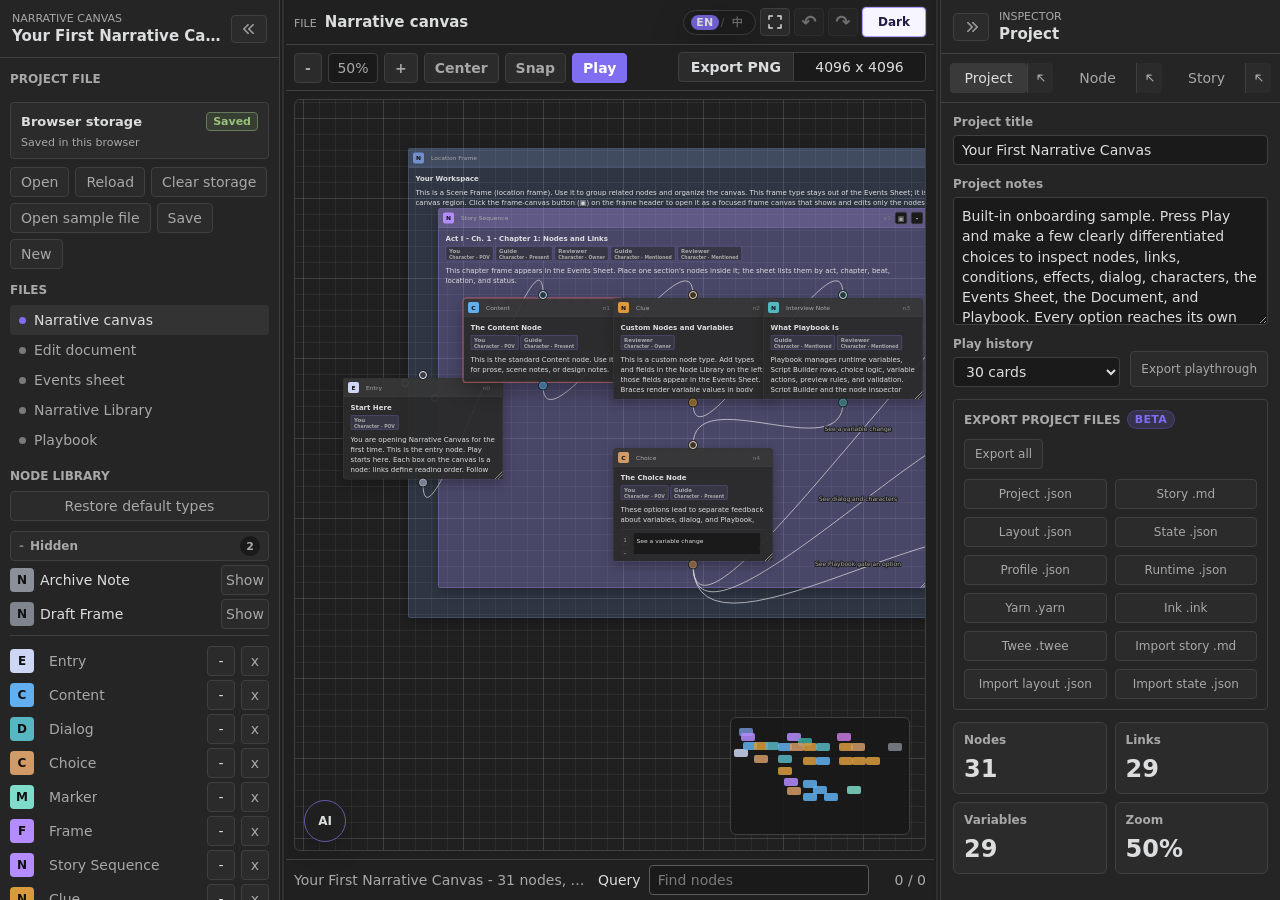
==== commit 1d573a14: "Release 1.4.0" ====
--- a/index.html
+++ b/index.html
@@ -10,7 +10,7 @@
     <link rel="icon" type="image/png" sizes="32x32" href="./assets/icons/favicon-32x32.png">
     <link rel="apple-touch-icon" sizes="180x180" href="./assets/icons/apple-touch-icon.png">
     <link rel="manifest" href="./site.webmanifest">
-    <link rel="stylesheet" href="./canvas.css?v=1.4.0-beta.1-40c717cd">
+    <link rel="stylesheet" href="./canvas.css?v=1.4.0-33c2cd75">
   </head>
   <body>
     <div class="app-shell" spellcheck="false">
@@ -600,6 +600,6 @@
       </section>
     </dialog>
 
-    <script src="./app.js?v=1.4.0-beta.1-40c717cd"></script>
+    <script src="./app.js?v=1.4.0-33c2cd75"></script>
   </body>
 </html>
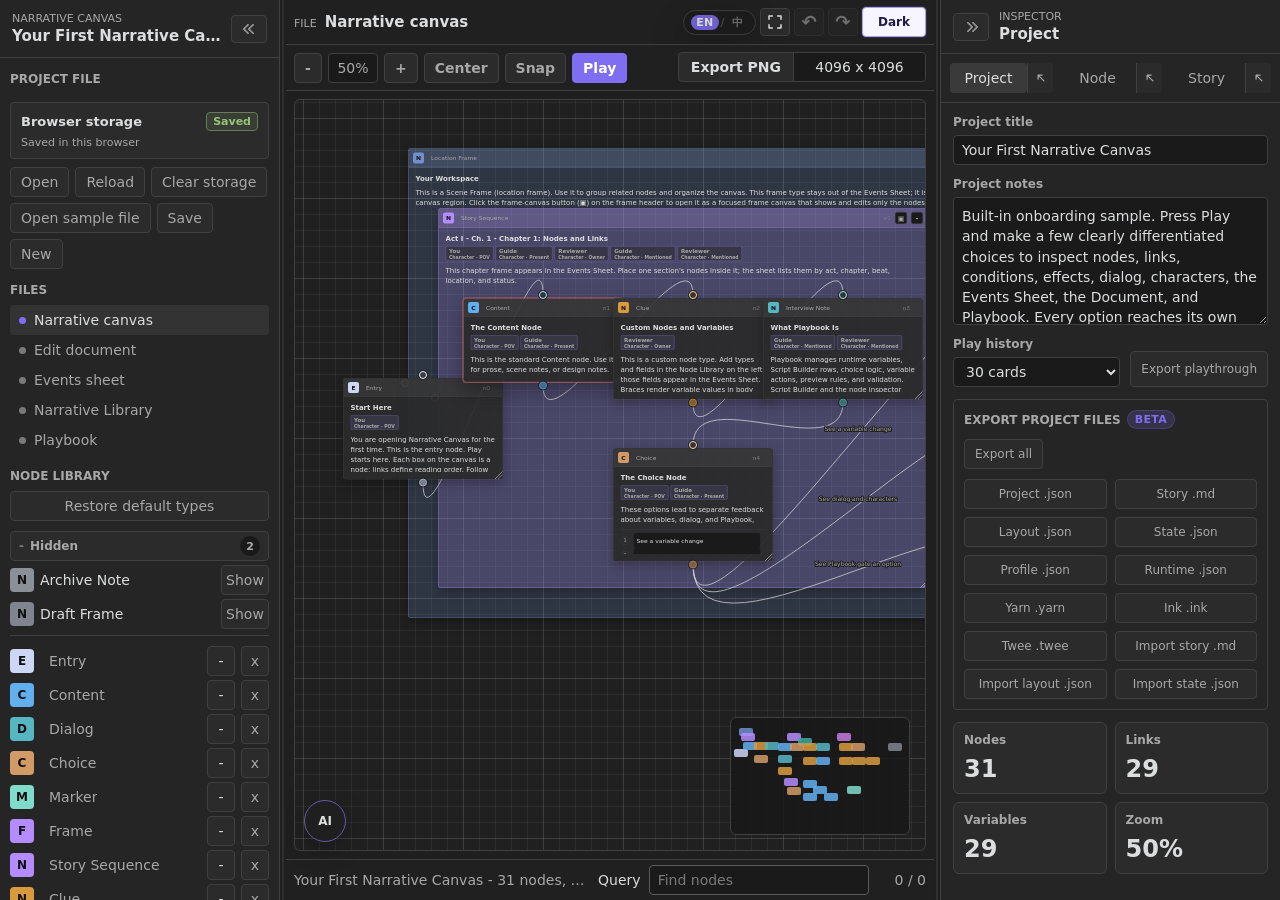
==== commit e474fc97: "Improve dark mode highlight contrast" ====
--- a/index.html
+++ b/index.html
@@ -10,7 +10,7 @@
     <link rel="icon" type="image/png" sizes="32x32" href="./assets/icons/favicon-32x32.png">
     <link rel="apple-touch-icon" sizes="180x180" href="./assets/icons/apple-touch-icon.png">
     <link rel="manifest" href="./site.webmanifest">
-    <link rel="stylesheet" href="./canvas.css?v=1.4.0-33c2cd75">
+    <link rel="stylesheet" href="./canvas.css?v=1.4.0-ce579e14">
   </head>
   <body>
     <div class="app-shell" spellcheck="false">
@@ -600,6 +600,6 @@
       </section>
     </dialog>
 
-    <script src="./app.js?v=1.4.0-33c2cd75"></script>
+    <script src="./app.js?v=1.4.0-ce579e14"></script>
   </body>
 </html>
--- a/canvas.css
+++ b/canvas.css
@@ -35,6 +35,8 @@
   --text-normal: #dcddde;
   --text-muted: #a8a8a8;
   --text-faint: #7a7a7a;
+  --nc-mark-bg: #ffd54f;
+  --nc-mark-text: #241c00;
   --text-on-accent: #ffffff;
   --interactive-accent: #7f6df2;
   --interactive-accent-hover: #9586ff;
@@ -87,6 +89,8 @@
   --text-normal: #202124;
   --text-muted: #55585e;
   --text-faint: #686b72;
+  --nc-mark-bg: #f2c94c;
+  --nc-mark-text: #241c00;
   --text-on-accent: #ffffff;
   --interactive-accent: #6f55d9;
   --interactive-accent-hover: #5d43c2;
@@ -1592,8 +1596,8 @@
 .expand-format-button mark {
   padding: 0 3px;
   border-radius: 2px;
-  background: var(--text-highlight-bg, #ffd54f);
-  color: #000;
+  background: var(--nc-mark-bg);
+  color: var(--nc-mark-text);
 }
 
 .expand-format-button u {
@@ -9417,8 +9421,8 @@
 .play-body-text mark {
   padding: 0 0.15em;
   border-radius: 3px;
-  background: var(--text-highlight-bg, #ffd54f);
-  color: inherit;
+  background: var(--nc-mark-bg);
+  color: var(--nc-mark-text);
 }
 
 .play-body-text a {
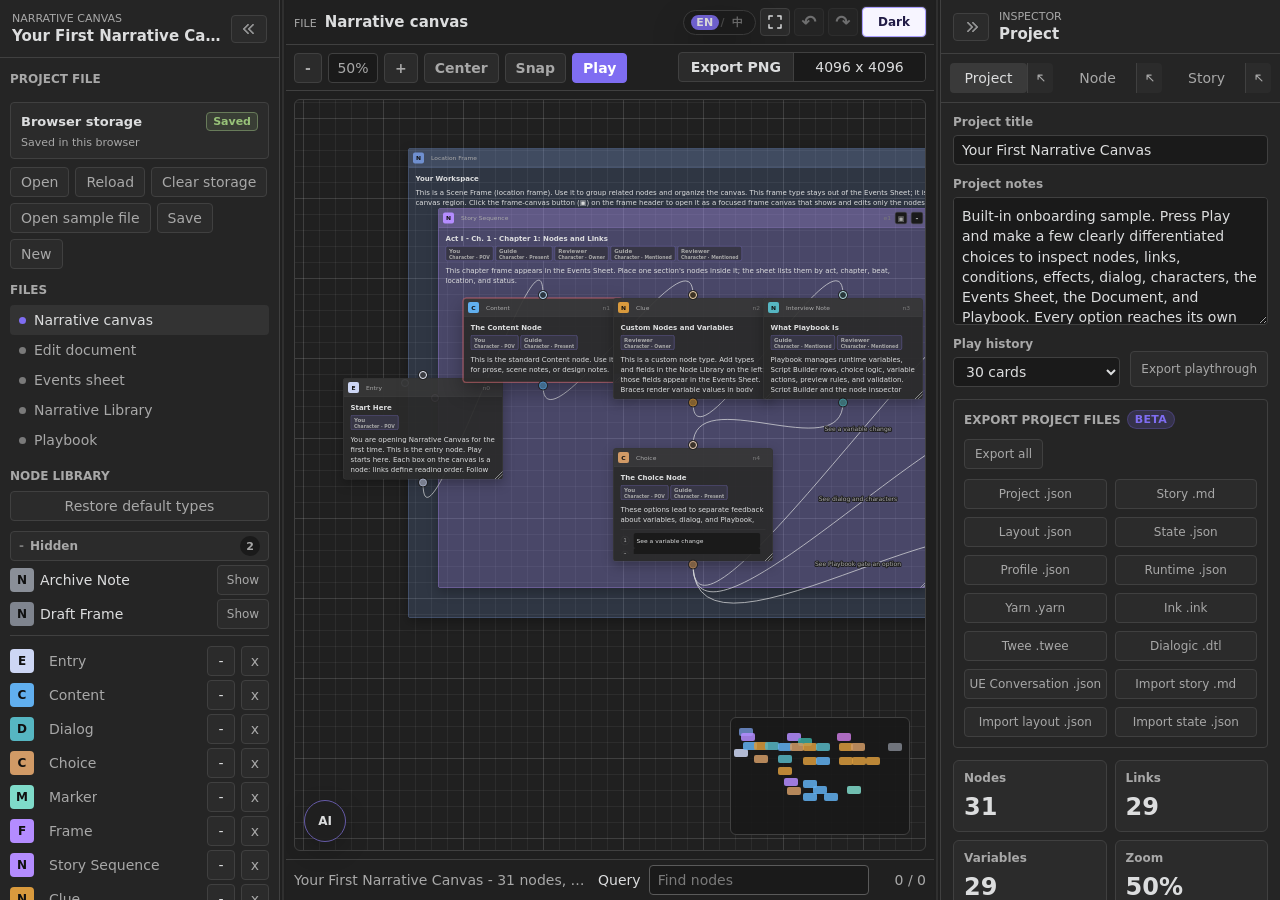
==== commit 5cdae992: "Prepare Narrative Canvas 1.4.1" ====
--- a/index.html
+++ b/index.html
@@ -10,7 +10,7 @@
     <link rel="icon" type="image/png" sizes="32x32" href="./assets/icons/favicon-32x32.png">
     <link rel="apple-touch-icon" sizes="180x180" href="./assets/icons/apple-touch-icon.png">
     <link rel="manifest" href="./site.webmanifest">
-    <link rel="stylesheet" href="./canvas.css?v=1.4.0-ce579e14">
+    <link rel="stylesheet" href="./canvas.css?v=1.4.1-6ce8b827">
   </head>
   <body>
     <div class="app-shell" spellcheck="false">
@@ -431,7 +431,14 @@
           </div>
           <button class="icon-button" type="button" data-action="close-expand-editor" aria-label="Close editor" title="Close editor">x</button>
         </header>
-        <div class="expand-editor-toolbar" role="toolbar" aria-label="Formatting">
+        <div class="expand-editor-toolbar" id="expandEditorToolbar" role="toolbar" aria-label="Formatting">
+          <select class="expand-editor-language" id="expandEditorLanguage" data-expand-rich-text-format title="Rich text language" aria-label="Rich text language">
+            <option value="markdown">Markdown</option>
+            <option value="html">HTML</option>
+            <option value="unity">Unity TextMeshPro</option>
+            <option value="bbcode">Godot / Ren'Py BBCode</option>
+            <option value="unreal">Unreal RichTextBlock</option>
+          </select>
           <button class="expand-format-button" type="button" data-action="expand-editor-format" data-format="bold" title="Bold" aria-label="Bold"><b>B</b></button>
           <button class="expand-format-button" type="button" data-action="expand-editor-format" data-format="italic" title="Italic" aria-label="Italic"><i>I</i></button>
           <button class="expand-format-button" type="button" data-action="expand-editor-format" data-format="strike" title="Strikethrough" aria-label="Strikethrough"><s>S</s></button>
@@ -450,6 +457,15 @@
           <span class="expand-editor-toolbar-sep" aria-hidden="true"></span>
           <button class="expand-format-button" type="button" data-action="expand-editor-format" data-format="codeblock" title="Code block" aria-label="Code block">{ }</button>
           <button class="expand-format-button" type="button" data-action="expand-editor-format" data-format="divider" title="Divider" aria-label="Divider">—</button>
+          <span class="expand-editor-toolbar-sep" aria-hidden="true"></span>
+          <label class="expand-color-control" title="Text color">
+            <span class="expand-color-letter" aria-hidden="true">A</span>
+            <input id="expandEditorTextColor" type="color" value="#e6e6e6" data-expand-color="text" aria-label="Text color">
+          </label>
+          <label class="expand-color-control" title="Highlight color">
+            <span class="expand-color-highlight" aria-hidden="true">H</span>
+            <input id="expandEditorHighlightColor" type="color" value="#ffd43b" data-expand-color="highlight" aria-label="Highlight color">
+          </label>
         </div>
         <div class="expand-editor-live" data-live-field>
           <div class="expand-editor-rendered play-body-text" data-live-rendered role="textbox" tabindex="0" aria-label="Formatted text, click to edit"></div>
@@ -600,6 +616,6 @@
       </section>
     </dialog>
 
-    <script src="./app.js?v=1.4.0-ce579e14"></script>
+    <script src="./app.js?v=1.4.1-6ce8b827"></script>
   </body>
 </html>
--- a/canvas.css
+++ b/canvas.css
@@ -903,7 +903,7 @@
 
 .hidden-node-row {
   display: grid;
-  grid-template-columns: 24px minmax(0, 1fr) auto;
+  grid-template-columns: 24px minmax(0, 1fr) max-content;
   align-items: center;
   gap: 6px;
 }
@@ -912,10 +912,18 @@
   cursor: default;
 }
 
-.restore-node-type-button {
-  width: 48px;
-  padding: 0;
+.hidden-node-row .restore-node-type-button {
+  width: auto;
+  min-width: 52px;
+  max-width: none;
+  padding: 0 8px;
   font-size: 12px;
+  line-height: 1;
+  white-space: nowrap;
+  word-break: keep-all;
+  overflow-wrap: normal;
+  writing-mode: horizontal-tb;
+  justify-self: end;
 }
 
 .palette-row {
@@ -1546,11 +1554,36 @@
 
 .expand-editor-toolbar {
   display: flex;
+  flex-wrap: wrap;
   align-items: center;
   gap: 4px;
   padding: 8px 12px;
   border-bottom: 1px solid var(--background-modifier-border);
   background: var(--background-secondary);
+}
+
+.expand-editor-language {
+  width: auto;
+  max-width: 170px;
+  min-height: 26px;
+  margin-right: 4px;
+  padding: 2px 24px 2px 8px;
+  overflow: hidden;
+  border: 1px solid var(--background-modifier-border);
+  border-radius: 999px;
+  background-color: var(--background-primary);
+  color: var(--text-muted);
+  font-size: 10px;
+  font-weight: 700;
+  text-overflow: ellipsis;
+  white-space: nowrap;
+  cursor: pointer;
+}
+
+.expand-editor-language:hover,
+.expand-editor-language:focus-visible {
+  border-color: var(--background-modifier-border-hover);
+  color: var(--text-normal);
 }
 
 .expand-editor-toolbar-sep {
@@ -1602,6 +1635,57 @@
 
 .expand-format-button u {
   text-underline-offset: 2px;
+}
+
+.expand-color-control {
+  position: relative;
+  display: inline-grid;
+  place-items: center;
+  width: 32px;
+  height: 28px;
+  margin: 0;
+  overflow: hidden;
+  border: 1px solid transparent;
+  border-radius: var(--radius-s);
+  cursor: pointer;
+}
+
+.expand-color-control:hover {
+  border-color: var(--background-modifier-border);
+  background: var(--background-modifier-hover);
+}
+
+.expand-color-control input[type="color"] {
+  position: absolute;
+  inset: 0;
+  width: 100%;
+  height: 100%;
+  padding: 0;
+  border: 0;
+  opacity: 0;
+  cursor: pointer;
+}
+
+.expand-color-letter,
+.expand-color-highlight {
+  z-index: 0;
+  font-size: 13px;
+  font-weight: 800;
+  line-height: 1;
+  pointer-events: none;
+}
+
+.expand-color-letter {
+  color: var(--text-normal);
+  text-decoration: underline 3px var(--expand-selected-color, #e6e6e6);
+  text-underline-offset: 3px;
+}
+
+.expand-color-highlight {
+  padding: 2px 4px;
+  border-radius: 2px;
+  background: var(--expand-selected-color, #ffd43b);
+  color: #241f00;
 }
 
 .expand-editor-header {
@@ -2514,6 +2598,32 @@
 
 .link-label:hover {
   fill: var(--text-normal);
+}
+
+.link-label-editor-wrap {
+  overflow: visible;
+  pointer-events: all;
+}
+
+.link-label-editor {
+  display: block;
+  width: 100%;
+  height: 100%;
+  box-sizing: border-box;
+  border-style: solid;
+  border-color: var(--interactive-accent);
+  outline: none;
+  background: var(--background-primary);
+  color: var(--text-normal);
+  font-family: var(--nc-font-interface);
+  line-height: 1;
+  text-align: center;
+  box-shadow: 0 6px 18px rgba(0, 0, 0, 0.32);
+  pointer-events: auto;
+}
+
+.link-label-editor::placeholder {
+  color: var(--text-faint);
 }
 
 .node-stack {
@@ -9568,6 +9678,93 @@
 /* Each choice option takes a full row of its own. */
 .play-actions .play-choice-action {
   flex: 1 1 100%;
+}
+
+.play-entry-selector {
+  padding: 14px 16px;
+  border: 1px solid color-mix(in srgb, var(--interactive-accent) 38%, var(--background-modifier-border));
+  border-radius: var(--radius-m);
+  background: color-mix(in srgb, var(--interactive-accent) 8%, var(--background-secondary));
+}
+
+.play-entry-selector-kicker {
+  display: block;
+  margin-bottom: 4px;
+  color: var(--text-accent);
+  font-family: var(--nc-font-interface);
+  font-size: 11px;
+  font-weight: 750;
+  letter-spacing: 0.08em;
+  text-transform: uppercase;
+}
+
+.play-entry-selector h3 {
+  margin: 0 0 5px;
+  color: var(--text-normal);
+  font-family: var(--nc-font-interface);
+  font-size: 18px;
+}
+
+.play-entry-selector p {
+  margin: 0;
+  color: var(--text-muted);
+  font-family: var(--nc-font-interface);
+  font-size: 13px;
+  line-height: 1.45;
+  white-space: normal;
+}
+
+.play-entry-option {
+  display: grid;
+  grid-template-columns: 34px minmax(0, 1fr) auto;
+  align-items: center;
+  gap: 10px;
+  min-height: 58px;
+  padding: 10px 12px;
+  text-align: left;
+}
+
+.play-entry-option:hover {
+  border-color: color-mix(in srgb, var(--interactive-accent) 72%, var(--background-modifier-border));
+  background: color-mix(in srgb, var(--interactive-accent) 12%, var(--background-secondary-alt));
+}
+
+.play-entry-option-number {
+  color: var(--text-accent);
+  font-family: var(--font-monospace, ui-monospace, monospace);
+  font-size: 12px;
+  font-weight: 750;
+}
+
+.play-entry-option-copy {
+  display: grid;
+  gap: 2px;
+  min-width: 0;
+}
+
+.play-entry-option-copy strong {
+  overflow: hidden;
+  color: var(--text-normal);
+  font-size: 14px;
+  text-overflow: ellipsis;
+  white-space: nowrap;
+}
+
+.play-entry-option-copy small {
+  display: -webkit-box;
+  overflow: hidden;
+  color: var(--text-muted);
+  font-size: 12px;
+  font-weight: 500;
+  line-height: 1.35;
+  -webkit-box-orient: vertical;
+  -webkit-line-clamp: 2;
+  white-space: normal;
+}
+
+.play-entry-option-arrow {
+  color: var(--text-accent);
+  font-size: 17px;
 }
 
 .play-choice-countdown {
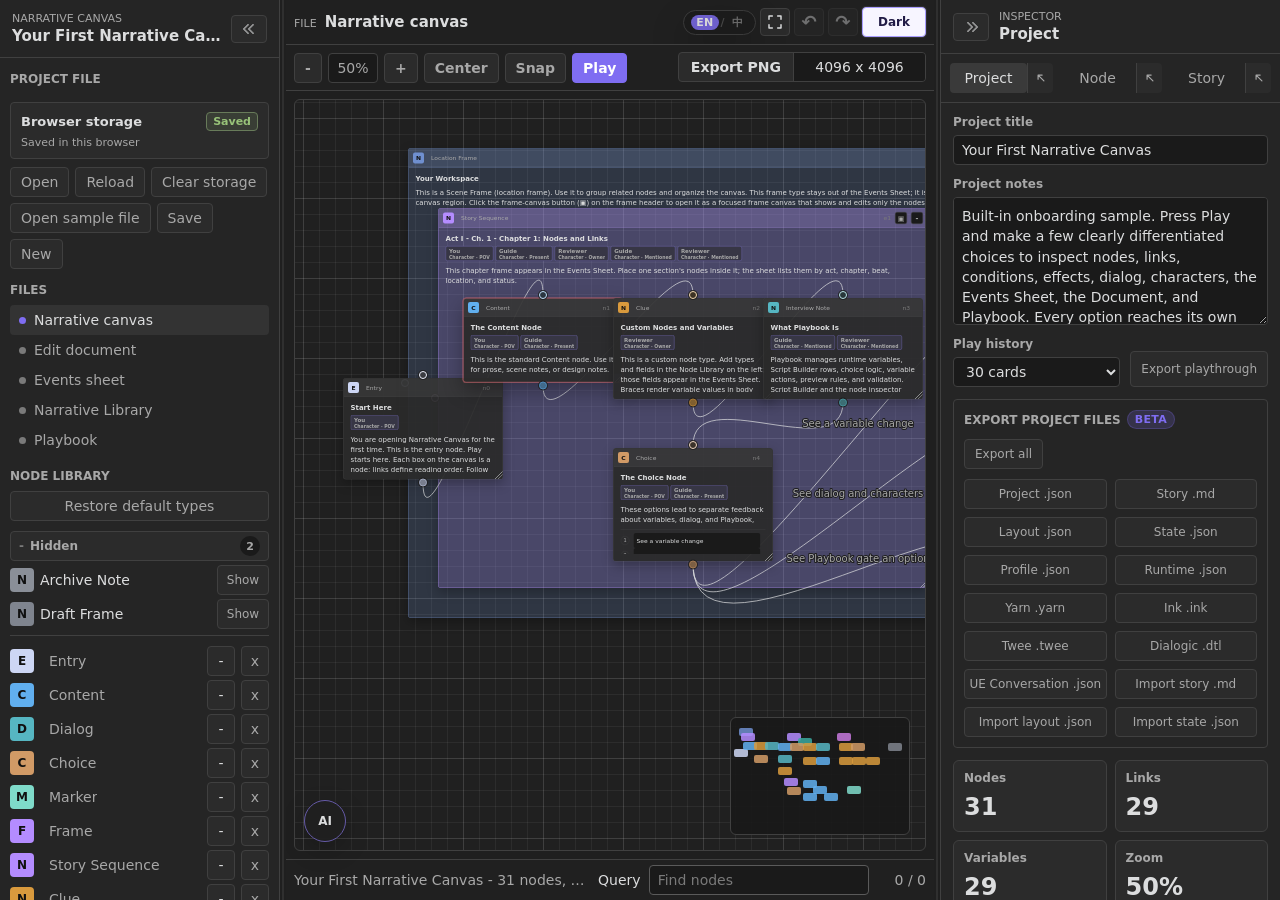
==== commit 010e4922: "Improve link label editing at canvas zoom" ====
--- a/index.html
+++ b/index.html
@@ -10,7 +10,7 @@
     <link rel="icon" type="image/png" sizes="32x32" href="./assets/icons/favicon-32x32.png">
     <link rel="apple-touch-icon" sizes="180x180" href="./assets/icons/apple-touch-icon.png">
     <link rel="manifest" href="./site.webmanifest">
-    <link rel="stylesheet" href="./canvas.css?v=1.4.1-6ce8b827">
+    <link rel="stylesheet" href="./canvas.css?v=1.4.1-5f4d7811">
   </head>
   <body>
     <div class="app-shell" spellcheck="false">
@@ -616,6 +616,6 @@
       </section>
     </dialog>
 
-    <script src="./app.js?v=1.4.1-6ce8b827"></script>
+    <script src="./app.js?v=1.4.1-5f4d7811"></script>
   </body>
 </html>
